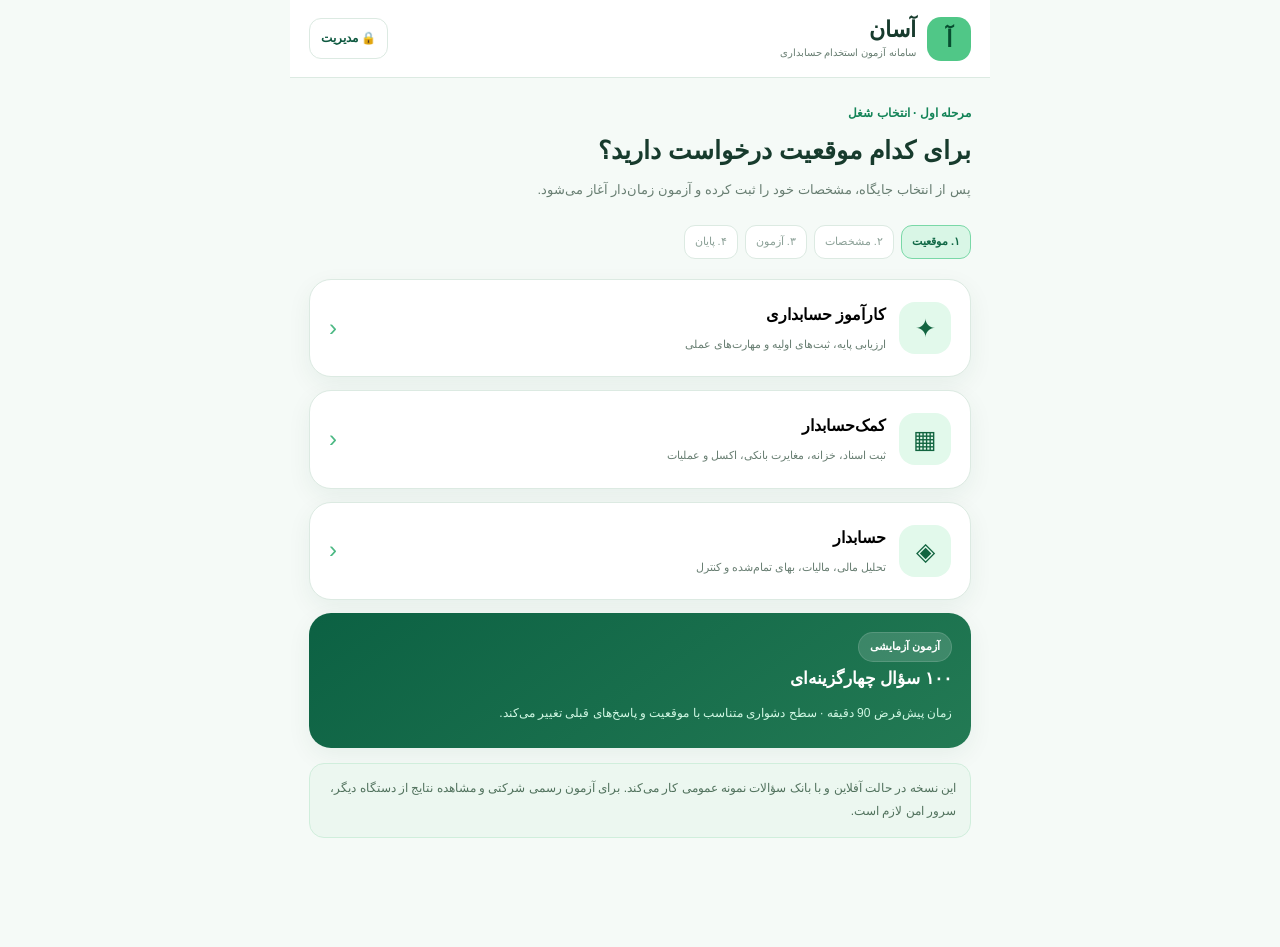
==== android-wrapper/app/src/main/assets/demo.html @ b10e557b "feat: implement hiring roles, candidate registration and 100 timed questions" ====
<!doctype html>
<html lang="fa" dir="rtl"><head><meta charset="utf-8"><meta name="viewport" content="width=device-width,initial-scale=1,viewport-fit=cover"><meta name="theme-color" content="#50C787"><title>آسان | آزمون استخدامی حسابداری</title>
<meta http-equiv="Content-Security-Policy" content="default-src 'none'; script-src 'unsafe-inline'; style-src 'unsafe-inline'; img-src data:; base-uri 'none'; form-action 'none'">
<style>
:root{--green:#50C787;--dark:#0e5940;--ink:#173b2d;--muted:#687e72;--line:#dceae2;--bg:#f5faf7;--white:#fff;--soft:#e8f8ef;--red:#b74b50;font-family:Tahoma,'Noto Sans Arabic',Arial,sans-serif;-webkit-tap-highlight-color:transparent}
*{box-sizing:border-box}body{margin:0;color:var(--ink);background:var(--bg);font-size:14px;line-height:1.95}button,input,select{font:inherit}button{cursor:pointer}button:focus-visible,input:focus-visible,select:focus-visible{outline:3px solid #107149;outline-offset:2px}button:disabled{opacity:.45;cursor:not-allowed}
.top{height:78px;background:white;border-bottom:1px solid var(--line);padding:0 19px;display:flex;align-items:center;justify-content:space-between;position:sticky;top:0;z-index:30;max-width:700px;margin:auto}.brand{display:flex;align-items:center;gap:11px}.mark{width:44px;height:44px;border-radius:14px;background:var(--green);color:#074e30;font-size:23px;font-weight:900;display:grid;place-items:center}.brand b{font-size:22px;display:block;line-height:1.3}.brand small{color:var(--muted);display:block;line-height:1.6;font-size:10px}.chip-btn{background:#fff;border:1px solid var(--line);border-radius:12px;padding:8px 11px;color:var(--dark);font-size:12px;font-weight:700}
main{max-width:700px;padding:0 19px 94px;margin:0 auto;min-height:calc(100vh - 78px)}.eyebrow{font-size:12px;color:#148458;font-weight:800;margin-top:24px}.title{font-size:25px;font-weight:900;line-height:1.5;margin:7px 0}.sub{font-size:13px;color:var(--muted);margin:5px 0 23px}.card{border:1px solid var(--line);background:#fff;border-radius:22px;padding:19px;margin:13px 0;box-shadow:0 8px 24px #174d3310}.card h3{margin:0 0 7px;font-size:17px}.card p{color:var(--muted);margin:4px 0;font-size:12px}.role{width:100%;border:1px solid var(--line);display:flex;align-items:center;gap:13px;text-align:right}.role-icon{width:52px;height:52px;border-radius:16px;background:#e2f9eb;color:#126540;font-size:25px;display:grid;place-items:center;flex:0 0 52px}.role strong{display:block;font-size:16px}.role small{color:var(--muted);font-size:11px}.arrow{margin-right:auto;font-size:24px;color:#4bb883}.bar{background:#e8f1eb;height:8px;border-radius:20px;overflow:hidden;margin:15px 0}.bar>div{background:var(--green);height:100%;transition:width .2s}.pill{display:inline-block;background:#e6f8ee;color:#176543;border:1px solid #c9efdc;border-radius:20px;padding:3px 11px;font-size:11px;font-weight:750}.hero{background:linear-gradient(145deg,#0c6143,#237a54);color:white;border:0}.hero .pill{background:#ffffff25;color:white;border-color:#ffffff22}.hero p{color:#d1f8e4}.primary{border:0;background:var(--green);border-radius:14px;min-height:50px;padding:11px 18px;color:#063d29;font-size:14px;font-weight:900}.secondary{border:1px solid var(--line);background:#fff;color:var(--ink);border-radius:14px;min-height:50px;padding:11px 18px;font-weight:750}.full{width:100%}.flex{display:flex;align-items:center;gap:10px}.space{justify-content:space-between}.col{display:flex;flex-direction:column;gap:12px}.notice{background:#ecf7f0;border:1px solid #d0eedc;color:#51725d;border-radius:15px;font-size:12px;padding:13px 14px;margin:15px 0}.danger{background:#fff4f4;border-color:#f1d5d5;color:#a13e40}.label{display:block;font-weight:750;font-size:12px;margin:15px 0 5px}.field{width:100%;height:52px;border:1px solid #d7e7dc;border-radius:13px;padding:0 14px;background:#fff;color:var(--ink);outline:none}.field:focus{border-color:#50C787;box-shadow:0 0 0 3px #50c78733}.field[dir=ltr]{text-align:left}.field-small{max-width:210px}.grid{display:grid;grid-template-columns:repeat(2,minmax(0,1fr));gap:12px}.help{color:var(--muted);font-size:11px}.check{display:flex;gap:9px;align-items:flex-start;margin:15px 0;font-size:12px}.check input{margin-top:7px;accent-color:#2eaa68}.steps{display:flex;gap:7px;align-items:center;margin:20px 0}.step{background:white;border:1px solid var(--line);border-radius:11px;color:#8ba097;font-size:11px;padding:5px 10px}.step.active{background:#d9f6e6;color:#116846;border-color:#79d8a7;font-weight:800}.row{display:flex;gap:12px;align-items:center;justify-content:space-between}.counter{background:#eaf7ef;color:#166743;border-radius:12px;padding:5px 11px;font-weight:900;font-variant-numeric:tabular-nums}.counter.warn{color:#ac4141;background:#fff2f2}.qtext{font-weight:850;line-height:2.1;font-size:16px;margin:17px 0}.opt{width:100%;min-height:56px;text-align:right;border:1px solid var(--line);border-radius:15px;margin:8px 0;padding:12px;display:flex;align-items:center;gap:10px;background:white;color:var(--ink);font-size:13px}.opt.sel{background:#eafaf0;border-color:#50C787}.opt em{font-style:normal;font-weight:850;border:1px solid #d9ebdf;border-radius:10px;width:32px;height:32px;flex:0 0 32px;display:grid;place-items:center;color:#317453}.opt.sel em{background:var(--green);border-color:var(--green);color:#06442d}.grid3{display:grid;grid-template-columns:repeat(3,minmax(0,1fr));gap:9px}.metric{border:1px solid var(--line);border-radius:16px;background:#fff;padding:11px;text-align:center}.metric b{display:block;font-size:22px;line-height:1.5}.metric small{color:var(--muted);font-size:10px}.divider{height:1px;background:var(--line);margin:18px 0}.muted{color:var(--muted)}.tiny{font-size:11px}.listrow{width:100%;text-align:right;border:0;background:transparent;padding:12px 4px;display:flex;justify-content:space-between;align-items:center;border-bottom:1px solid var(--line)}.listrow:last-child{border-bottom:0}.listrow span{font-size:12px}.answer{border:1px solid var(--line);border-radius:15px;padding:13px;margin:11px 0;font-size:12px}.answer.good{border-color:#a1debf;background:#f0faf4}.answer.bad{border-color:#f2d4d4;background:#fff8f8}.ansstate{font-weight:900}.pillgray{border:1px solid var(--line);border-radius:10px;padding:3px 8px;background:#f5f9f7;font-size:11px}.footer{text-align:center;color:#96aaa0;font-size:10px;margin:24px 0}.hide{display:none!important}
@media(max-width:420px){main{padding:0 13px 85px}.top{padding:0 13px}.card{padding:15px}.grid{grid-template-columns:1fr}.brand b{font-size:20px}.title{font-size:23px}}
</style></head><body>
<header class="top"><div class="brand"><div class="mark">آ</div><div><b>آسان</b><small>سامانه آزمون استخدام حسابداری</small></div></div><button class="chip-btn" id="adminBtn" data-act="admin">🔒 مدیریت</button></header>
<main id="root"></main>
<script>
'use strict';
// Public demonstration bank. Correct answers embedded in this sample app are NOT confidential.
const QUESTION_BANK = [{"id":"D01","topic":"اصول و مفاهیم","difficulty":"easy","text":"مانده عادی حساب «هزینه اجاره» در دفاتر چه ماهیتی دارد؟","options":["بستانکار","بدهکار","بدون ماهیت","همیشه صفر"],"answer":1},{"id":"D02","topic":"ثبت اسناد و دفاتر","difficulty":"easy","text":"شرکت یک میز اداری را نقداً به مبلغ ۲۰ میلیون ریال خریداری می‌کند. ثبت صحیح کدام است؟","options":["اثاثه بدهکار / صندوق بستانکار","صندوق بدهکار / اثاثه بستانکار","هزینه حقوق بدهکار / فروش بستانکار","بانک بدهکار / سرمایه بستانکار"],"answer":0},{"id":"D03","topic":"اصلاح و بستن حساب‌ها","difficulty":"medium","text":"بیمه یک‌ساله به مبلغ ۱۲۰ میلیون ریال در ابتدای سال به‌عنوان پیش‌پرداخت ثبت شده است. پس از گذشت ۳ ماه، هزینه بیمه چند میلیون ریال است؟","options":["۱۲۰","۹۰","۳۰","۱۰"],"answer":2},{"id":"D04","topic":"صورت‌های مالی","difficulty":"easy","text":"کدام رابطه، معادله اصلی حسابداری است؟","options":["دارایی = بدهی + حقوق مالکانه","دارایی = درآمد + هزینه","سود = دارایی + بدهی","سرمایه = فروش + موجودی"],"answer":0},{"id":"D05","topic":"استانداردهای حسابداری","difficulty":"medium","text":"با فرض مبنای تعهدی، درآمد خدمات معمولاً در چه زمانی شناسایی می‌شود؟","options":["هنگام وصول وجه در همه شرایط","پس از پایان سال مالی","هنگام ارائه خدمت و تحقق شرایط شناسایی","فقط زمان صدور چک"],"answer":2},{"id":"D06","topic":"خرید و فروش","difficulty":"easy","text":"شرکت ۵۰ میلیون ریال کالا را نسیه فروخته است. صرف‌نظر از بهای تمام‌شده و مالیات، کدام حساب بدهکار می‌شود؟","options":["فروش","حساب‌های دریافتنی","حساب‌های پرداختنی","بانک"],"answer":1},{"id":"D07","topic":"بانک و خزانه","difficulty":"medium","text":"در مغایرت بانکی، «وجه واریزی در راه» باید به کدام مانده اضافه شود؟","options":["مانده دفاتر شرکت","مانده صورت‌حساب بانک","هزینه مالی","حساب فروش"],"answer":1},{"id":"D08","topic":"حساب‌های دریافتنی و پرداختنی","difficulty":"easy","text":"وجهی که مشتری بابت فروش نسیه به شرکت بدهکار است، در چه حسابی ثبت می‌شود؟","options":["حساب‌های پرداختنی","پیش‌دریافت درآمد","حساب‌های دریافتنی","سرمایه"],"answer":2},{"id":"D09","topic":"انبار و موجودی کالا","difficulty":"medium","text":"موجودی اول دوره ۳۰، خرید خالص ۸۰ و موجودی پایان دوره ۲۰ میلیون ریال است. بهای تمام‌شده کالای فروش‌رفته چند میلیون ریال می‌شود؟","options":["۹۰","۱۳۰","۷۰","۶۰"],"answer":0},{"id":"D10","topic":"دارایی ثابت و استهلاک","difficulty":"medium","text":"بهای یک دستگاه ۱۰۰ و ارزش اسقاط ۱۰ میلیون ریال است. عمر مفید ۵ سال و روش خط مستقیم است. استهلاک سالانه چند میلیون ریال است؟","options":["۲۰","۲۲","۱۸","۱۰"],"answer":2},{"id":"D11","topic":"حقوق و دستمزد","difficulty":"easy","text":"اگر حقوق ناخالص ۵۰ و کسورات ۷ میلیون ریال باشد، حقوق خالص پرداختنی چند میلیون ریال است؟","options":["۵۷","۴۳","۵۰","۷"],"answer":1},{"id":"D12","topic":"قانون کار و بیمه","difficulty":"medium","text":"برای محاسبه دقیق حق بیمه حقوق کارکنان در یک سال مشخص، کدام اطلاعات لازم است؟","options":["فقط نام کارگاه","فقط مبلغ فروش","فقط تعداد فاکتورها","مزد مشمول و نرخ‌های قانونی همان دوره"],"answer":3},{"id":"D13","topic":"مالیات‌های مستقیم","difficulty":"medium","text":"کدام اقدام برای رسیدگی مالیاتی قابل اتکاتر است؟","options":["ثبت هزینه بدون مدرک","نگهداری اسناد مثبته هزینه‌ها","حذف فاکتورهای خرید","تغییر تاریخ اسناد پس از رسیدگی"],"answer":1},{"id":"D14","topic":"ارزش افزوده و سامانه مؤدیان","difficulty":"medium","text":"فرض کنید کالای مشمول به مبلغ ۲۰۰ میلیون ریال فروخته شود و نرخ فرضی مالیات ۱۰٪ باشد. مبلغ مالیات چند میلیون ریال است؟","options":["۲۰","۲۲۰","۱۰","۲"],"answer":0},{"id":"D15","topic":"حسابداری صنعتی","difficulty":"medium","text":"مواد مستقیم ۴۰ و دستمزد مستقیم ۳۰ میلیون ریال است. بهای اولیه تولید چند میلیون ریال است؟","options":["۱۰","۱۰۰","۷۰","۴۰"],"answer":2},{"id":"D16","topic":"حسابداری مدیریت و بودجه","difficulty":"hard","text":"قیمت فروش هر واحد ۲۰۰ هزار، هزینه متغیر هر واحد ۱۲۰ هزار و هزینه ثابت کل ۸۰ میلیون ریال است. نقطه سر‌به‌سر چند واحد است؟","options":["۶۶۷","۴۰۰","۱۶۰۰","۱۰۰۰"],"answer":3},{"id":"D17","topic":"پیمانکاری و پروژه","difficulty":"medium","text":"طبق مفروضات قراردادی، هزینه برآوردی کل پروژه ۵۰۰ و هزینه انجام‌شده قابل اتکا ۲۰۰ میلیون ریال است. درصد پیشرفت بر اساس روش هزینه به هزینه چقدر است؟","options":["۶۰٪","۴۰٪","۲۰٪","۸۰٪"],"answer":1},{"id":"D18","topic":"حسابداری شرکت‌ها","difficulty":"easy","text":"ورود نقدی ۱۰۰ میلیون ریال توسط مالک به شرکت چه اثری بر معادله حسابداری دارد؟","options":["دارایی افزایش و سرمایه کاهش","بدهی افزایش و دارایی کاهش","دارایی و حقوق مالکانه افزایش","فقط درآمد افزایش"],"answer":2},{"id":"D19","topic":"حسابرسی و کنترل داخلی","difficulty":"medium","text":"کدام کنترل برای کاهش خطر سوءاستفاده از وجوه نقد مناسب‌تر است؟","options":["تفکیک وظیفه دریافت وجه و ثبت حسابداری","واگذاری همه وظایف به یک نفر","حذف تطبیق بانک","عدم ثبت رسید"],"answer":0},{"id":"D20","topic":"اکسل و تحلیل مالی","difficulty":"easy","text":"برای جمع‌زدن سلول‌های B2 تا B10 در اکسل از کدام فرمول استفاده می‌شود؟","options":["=COUNT(B2:B10)","=SUM(B2:B10)","=AVERAGE(B2:B10)","=MAX(B2:B10)"],"answer":1},{"id":"D21","topic":"نرم‌افزار حسابداری و ERP","difficulty":"medium","text":"برای پیگیری منشأ یک ثبت مالی در نرم‌افزار حسابداری، کدام قابلیت مهم‌تر است؟","options":["تغییر رنگ منو","افزایش اندازه فونت","نمایش گزارش هواشناسی","ردیابی سند و سابقه تغییرات"],"answer":3},{"id":"D22","topic":"ارز و بازرگانی خارجی","difficulty":"hard","text":"شرکت ۱۰۰۰ واحد ارز دریافتنی دارد. نرخ تسعیر هر واحد از ۵۰۰٬۰۰۰ به ۵۲۰٬۰۰۰ ریال افزایش یافته است. سود تسعیر چند میلیون ریال است؟","options":["۵۲۰","۲۰","۵۰۰","۲"],"answer":1},{"id":"D23","topic":"حسابداری کسب‌وکارها","difficulty":"medium","text":"در فروشگاه مواد غذایی، برای کاهش خطای موجودی کالاهای تاریخ‌دار کدام کنترل مؤثرتر است؟","options":["ثبت دوره‌ای موجودی و کنترل تاریخ انقضا","ثبت فقط مبلغ فروش","حذف کد کالا","ثبت کلی خرید بدون اقلام"],"answer":0},{"id":"D24","topic":"بخش عمومی و غیرانتفاعی","difficulty":"medium","text":"کمک مالی که طبق قرارداد فقط باید صرف خرید تجهیزات شود، در گزارشگری مؤسسه غیرانتفاعی چگونه باید مدیریت شود؟","options":["مانند وجه بدون محدودیت","به‌عنوان فروش کالا","با رهگیری محدودیت مصرف مطابق چارچوب مربوط","بدون ثبت در دفاتر"],"answer":2},{"id":"D25","topic":"خطایابی و تصمیم عملی","difficulty":"hard","text":"تراز آزمایشی ۱۲ میلیون ریال اختلاف دارد و یک ثبت بدهکار ۱۲ میلیون ریالی انجام نشده است. راه درست چیست؟","options":["ثبت تصادفی در حساب بانک","شناسایی سند و اصلاح ثبت با مستندات","حذف تراز آزمایشی","دو برابرکردن حساب بستانکار"],"answer":1},{"id":"D26","topic":"اصول تعهدی","difficulty":"hard","text":"خدمات به مبلغ ۸۰ میلیون ریال در اسفند ارائه شده ولی وجه در فروردین دریافت می‌شود. با فرض تحقق شرایط شناسایی، درآمد متعلق به کدام ماه است؟","options":["فروردین","بهمن","اسفند","اردیبهشت"],"answer":2},{"id":"D27","topic":"ذخیره مطالبات","difficulty":"hard","text":"مانده حساب‌های دریافتنی ۲۰۰ میلیون ریال است. ذخیره موردنیاز پایان سال ۵٪ و مانده بستانکار ذخیره قبل از تعدیل ۳ میلیون ریال است. هزینه مطالبات مشکوک‌الوصول چند میلیون ریال است؟","options":["۷","۱۰","۱۳","۳"],"answer":0},{"id":"D28","topic":"انحرافات هزینه","difficulty":"hard","text":"مقدار واقعی مصرف ۱۱۰ واحد، مقدار استاندارد مجاز ۱۰۰ واحد و نرخ استاندارد هر واحد ۲۰ هزار ریال است. انحراف مقداری مواد چند هزار ریال نامساعد است؟","options":["۱۰۰","۱۱۰","۲۰۰","۲۰"],"answer":2},{"id":"D29","topic":"صورت جریان نقد","difficulty":"medium","text":"دریافت وجه نقد از مشتری بابت فروش عادی شرکت معمولاً در کدام گروه صورت جریان وجه نقد قرار می‌گیرد؟","options":["فعالیت‌های عملیاتی","فعالیت‌های سرمایه‌گذاری","فعالیت‌های تأمین مالی","تغییرات غیرنقدی"],"answer":0},{"id":"D30","topic":"کنترل اسناد","difficulty":"medium","text":"در بررسی یک فاکتور خرید قبل از پرداخت، کدام کنترل مناسب است؟","options":["پرداخت بدون سند","تطبیق سفارش، رسید دریافت کالا و فاکتور","ثبت پرداخت به حساب فروش","حذف تأیید مسئول خرید"],"answer":1},{"id":"P031","topic":"اصول و مفاهیم","difficulty":"easy","text":"شرکتی 80 میلیون ریال دارایی و 30 میلیون ریال بدهی دارد. حقوق مالکانه چند میلیون ریال است؟","options":["30","80","110","50"],"answer":3,"explanation":"حقوق مالکانه = دارایی منهای بدهی = 50 میلیون ریال."},{"id":"P032","topic":"صورت‌های مالی","difficulty":"medium","text":"درآمد دوره 120 و کل هزینه‌های دوره 40 میلیون ریال است. سود خالص چند میلیون ریال می‌شود؟","options":["120","160","40","80"],"answer":3,"explanation":"سود خالص = درآمد − هزینه = 80."},{"id":"P033","topic":"انبار و موجودی کالا","difficulty":"medium","text":"موجودی ابتدای دوره 80، خرید خالص 160 و موجودی پایان دوره 30 میلیون ریال است. بهای تمام‌شده کالای فروش‌رفته چقدر است؟","options":["130","210","110","270"],"answer":1,"explanation":"بهای تمام‌شده = موجودی اول + خرید خالص − موجودی پایان = 210."},{"id":"P034","topic":"دریافتنی‌ها و پرداختنی‌ها","difficulty":"easy","text":"مانده بدهی به تأمین‌کننده 80 میلیون ریال است. شرکت 30 میلیون ریال از آن را پرداخت می‌کند. مانده حساب‌های پرداختنی چقدر است؟","options":["50","110","80","30"],"answer":0,"explanation":"بدهی با پرداخت کاهش می‌یابد؛ مانده 50."},{"id":"P035","topic":"دارایی ثابت و استهلاک","difficulty":"medium","text":"بهای دارایی 800 و ارزش اسقاط آن 60 میلیون ریال است. عمر مفید ۵ سال است؛ استهلاک سالانه خط مستقیم چند میلیون ریال است؟","options":["160","740","172","148"],"answer":3,"explanation":"استهلاک = (بها − ارزش اسقاط) تقسیم بر عمر = 148."},{"id":"P036","topic":"حقوق و دستمزد","difficulty":"easy","text":"حقوق ناخالص کارمند 80 و کسورات قانونی و توافقی جمعاً 30 میلیون ریال است. خالص پرداختنی چند میلیون ریال خواهد بود؟","options":["110","50","30","80"],"answer":1,"explanation":"خالص پرداختنی = ناخالص − کسورات = 50."},{"id":"P037","topic":"ارزش افزوده و سامانه مؤدیان","difficulty":"medium","text":"در یک مثال فرضی و صرفاً محاسباتی، مبلغ فروش بدون مالیات 800 میلیون ریال و نرخ فرضی ارزش افزوده ۱۰٪ است. مالیات این فروش چند میلیون ریال می‌شود؟","options":["720","80","880","800"],"answer":1,"explanation":"۱۰٪ از 800 = 80 میلیون ریال. این نرخ فرضی است."},{"id":"P038","topic":"خرید و فروش","difficulty":"medium","text":"فروش خالص 240 و بهای تمام‌شده کالای فروش‌رفته 60 میلیون ریال است. سود ناخالص چقدر است؟","options":["180","240","60","300"],"answer":0,"explanation":"سود ناخالص = فروش خالص − بهای تمام‌شده = 180."},{"id":"P039","topic":"بانک و خزانه","difficulty":"hard","text":"مانده بانک در دفاتر شرکت 80 میلیون ریال است. بانک 8 میلیون ریال کارمزد کسر و 3 میلیون ریال سود بانکی واریز کرده که در دفاتر ثبت نشده‌اند. مانده اصلاح‌شده دفاتر چقدر می‌شود؟","options":["75","69","91","85"],"answer":0,"explanation":"از دفاتر هزینه کارمزد کم و سود اضافه می‌شود: 75."},{"id":"P040","topic":"اصلاح و بستن حساب‌ها","difficulty":"medium","text":"بیمه ۱۲ماهه به مبلغ 96 میلیون ریال در حساب پیش‌پرداخت ثبت شده است. پس از سپری‌شدن 2 ماه، هزینه بیمه شناسایی‌شده چند میلیون ریال است؟","options":["8","80","96","16"],"answer":3,"explanation":"سهم هزینه = کل پیش‌پرداخت × 2/۱۲ = 16."},{"id":"P041","topic":"ارز و بازرگانی خارجی","difficulty":"hard","text":"شرکت 1000 واحد ارز دریافتنی دارد. نرخ هر واحد از ۵۰۰٬۰۰۰ ریال به 502,000 ریال افزایش یافته است. سود تسعیر چند میلیون ریال است؟","options":["4","2","3","20"],"answer":1,"explanation":"تفاوت نرخ × تعداد ارز = 1000 × 2000 ریال = 2 میلیون ریال."},{"id":"P042","topic":"پیمانکاری و پروژه","difficulty":"medium","text":"صورت‌وضعیت تأییدشده پیمانکار 800 میلیون ریال است و بر اساس قرارداد فرضی، ۱۰٪ آن به‌عنوان سپرده حسن انجام کار نگهداری می‌شود. مبلغ قابل پرداخت پیش از سایر کسورات چند میلیون ریال است؟","options":["800","880","720","80"],"answer":2,"explanation":"۹۰٪ صورت وضعیت = 720."},{"id":"P043","topic":"حسابداری مدیریت و بودجه","difficulty":"hard","text":"هزینه ثابت دوره 800 میلیون ریال، قیمت فروش هر واحد 20 و هزینه متغیر هر واحد 10 میلیون ریال است. نقطه سربه‌سر چند واحد است؟","options":["100","40","80","160"],"answer":2,"explanation":"نقطه سربه‌سر = هزینه ثابت ÷ (قیمت فروش − هزینه متغیر) = 80 واحد."},{"id":"P044","topic":"دریافتنی‌ها و پرداختنی‌ها","difficulty":"medium","text":"مانده ناخالص حساب‌های دریافتنی 800 میلیون ریال است. شرکت بر اساس برآورد داخلی خود، ۵٪ را مشکوک‌الوصول می‌داند. ذخیره لازم چند میلیون ریال است؟","options":["160","40","80","800"],"answer":1,"explanation":"۵٪ × 800 = 40."},{"id":"P045","topic":"صنعتی و بهای تمام‌شده","difficulty":"medium","text":"مواد مستقیم 80، دستمزد مستقیم 30 و سربار ساخت 12 میلیون ریال است. مجموع هزینه‌های تولید (بدون تغییر کالای در جریان) چند میلیون ریال می‌شود؟","options":["92","152","122","110"],"answer":2,"explanation":"جمع مواد مستقیم + دستمزد مستقیم + سربار = 122."},{"id":"P046","topic":"صنعتی و بهای تمام‌شده","difficulty":"hard","text":"سربار برآوردی 800 میلیون ریال و ساعات کار مستقیم کل 100 ساعت است. سفارشی با 20 ساعت کار مستقیم، چه میزان سربار جذب می‌کند (میلیون ریال)؟","options":["800","320","640","160"],"answer":3,"explanation":"نرخ جذب = 800/100؛ ضرب در 20 ساعت = 160."},{"id":"P047","topic":"صورت‌های مالی","difficulty":"medium","text":"شرکت در این دوره 80 میلیون ریال فروش نقد و 30 میلیون ریال فروش نسیه دارد. با فرض نبود سایر جریان‌ها، وجه نقد حاصل از این فروش‌ها چند میلیون ریال است؟","options":["110","30","50","80"],"answer":3,"explanation":"فروش نسیه در لحظه فروش جریان وجه نقد ایجاد نمی‌کند؛ دریافت نقدی 80 است."},{"id":"P048","topic":"انبار و موجودی کالا","difficulty":"hard","text":"با روش FIFO، 10 واحد کالا با بهای واحد 5 و سپس 10 واحد با بهای واحد 10 میلیون ریال خریداری شده است. بهای تمام‌شده فروش 15 واحد چند میلیون ریال است؟","options":["150","125","100","75"],"answer":2,"explanation":"FIFO ابتدا لایه اول و سپس ۵ واحد از لایه دوم: 10×5+۵×10=100."},{"id":"P049","topic":"حسابرسی و کنترل داخلی","difficulty":"medium","text":"موجودی صندوق طبق دفاتر 80 و شمارش فیزیکی 30 میلیون ریال است. کسری صندوق چند میلیون ریال است؟","options":["110","50","80","30"],"answer":1,"explanation":"کسری صندوق = مانده دفاتر منهای موجودی واقعی = 50."},{"id":"P050","topic":"صورت‌های مالی","difficulty":"hard","text":"دارایی جاری 400، موجودی کالا 60 و بدهی جاری 50 میلیون ریال است. با فرض نداشتن سایر اقلام کاهنده، نسبت آنی را تا دو رقم اعشار محاسبه کنید.","options":["6.80","9.20","1.20","8.00"],"answer":0,"explanation":"نسبت آنی = (دارایی جاری − موجودی کالا) ÷ بدهی جاری = 6.80."},{"id":"P051","topic":"اصول و مفاهیم","difficulty":"easy","text":"شرکتی 120 میلیون ریال دارایی و 50 میلیون ریال بدهی دارد. حقوق مالکانه چند میلیون ریال است؟","options":["170","50","120","70"],"answer":3,"explanation":"حقوق مالکانه = دارایی منهای بدهی = 70 میلیون ریال."},{"id":"P052","topic":"صورت‌های مالی","difficulty":"medium","text":"درآمد دوره 160 و کل هزینه‌های دوره 60 میلیون ریال است. سود خالص چند میلیون ریال می‌شود؟","options":["100","220","60","160"],"answer":0,"explanation":"سود خالص = درآمد − هزینه = 100."},{"id":"P053","topic":"انبار و موجودی کالا","difficulty":"medium","text":"موجودی ابتدای دوره 120، خرید خالص 240 و موجودی پایان دوره 50 میلیون ریال است. بهای تمام‌شده کالای فروش‌رفته چقدر است؟","options":["190","310","170","410"],"answer":1,"explanation":"بهای تمام‌شده = موجودی اول + خرید خالص − موجودی پایان = 310."},{"id":"P054","topic":"دریافتنی‌ها و پرداختنی‌ها","difficulty":"easy","text":"مانده بدهی به تأمین‌کننده 120 میلیون ریال است. شرکت 50 میلیون ریال از آن را پرداخت می‌کند. مانده حساب‌های پرداختنی چقدر است؟","options":["70","170","50","120"],"answer":0,"explanation":"بدهی با پرداخت کاهش می‌یابد؛ مانده 70."},{"id":"P055","topic":"دارایی ثابت و استهلاک","difficulty":"medium","text":"بهای دارایی 1200 و ارزش اسقاط آن 100 میلیون ریال است. عمر مفید ۵ سال است؛ استهلاک سالانه خط مستقیم چند میلیون ریال است؟","options":["240","1100","220","260"],"answer":2,"explanation":"استهلاک = (بها − ارزش اسقاط) تقسیم بر عمر = 220."},{"id":"P056","topic":"حقوق و دستمزد","difficulty":"easy","text":"حقوق ناخالص کارمند 120 و کسورات قانونی و توافقی جمعاً 50 میلیون ریال است. خالص پرداختنی چند میلیون ریال خواهد بود؟","options":["120","170","50","70"],"answer":3,"explanation":"خالص پرداختنی = ناخالص − کسورات = 70."},{"id":"P057","topic":"ارزش افزوده و سامانه مؤدیان","difficulty":"medium","text":"در یک مثال فرضی و صرفاً محاسباتی، مبلغ فروش بدون مالیات 1200 میلیون ریال و نرخ فرضی ارزش افزوده ۱۰٪ است. مالیات این فروش چند میلیون ریال می‌شود؟","options":["1200","1320","1080","120"],"answer":3,"explanation":"۱۰٪ از 1200 = 120 میلیون ریال. این نرخ فرضی است."},{"id":"P058","topic":"خرید و فروش","difficulty":"medium","text":"فروش خالص 360 و بهای تمام‌شده کالای فروش‌رفته 100 میلیون ریال است. سود ناخالص چقدر است؟","options":["260","460","360","100"],"answer":0,"explanation":"سود ناخالص = فروش خالص − بهای تمام‌شده = 260."},{"id":"P059","topic":"بانک و خزانه","difficulty":"hard","text":"مانده بانک در دفاتر شرکت 120 میلیون ریال است. بانک 10 میلیون ریال کارمزد کسر و 4 میلیون ریال سود بانکی واریز کرده که در دفاتر ثبت نشده‌اند. مانده اصلاح‌شده دفاتر چقدر می‌شود؟","options":["134","114","106","126"],"answer":1,"explanation":"از دفاتر هزینه کارمزد کم و سود اضافه می‌شود: 114."},{"id":"P060","topic":"اصلاح و بستن حساب‌ها","difficulty":"medium","text":"بیمه ۱۲ماهه به مبلغ 108 میلیون ریال در حساب پیش‌پرداخت ثبت شده است. پس از سپری‌شدن 4 ماه، هزینه بیمه شناسایی‌شده چند میلیون ریال است؟","options":["108","36","9","72"],"answer":1,"explanation":"سهم هزینه = کل پیش‌پرداخت × 4/۱۲ = 36."},{"id":"P061","topic":"ارز و بازرگانی خارجی","difficulty":"hard","text":"شرکت 2000 واحد ارز دریافتنی دارد. نرخ هر واحد از ۵۰۰٬۰۰۰ ریال به 503,000 ریال افزایش یافته است. سود تسعیر چند میلیون ریال است؟","options":["6","8","60","9"],"answer":0,"explanation":"تفاوت نرخ × تعداد ارز = 2000 × 3000 ریال = 6 میلیون ریال."},{"id":"P062","topic":"پیمانکاری و پروژه","difficulty":"medium","text":"صورت‌وضعیت تأییدشده پیمانکار 1200 میلیون ریال است و بر اساس قرارداد فرضی، ۱۰٪ آن به‌عنوان سپرده حسن انجام کار نگهداری می‌شود. مبلغ قابل پرداخت پیش از سایر کسورات چند میلیون ریال است؟","options":["1200","120","1320","1080"],"answer":3,"explanation":"۹۰٪ صورت وضعیت = 1080."},{"id":"P063","topic":"حسابداری مدیریت و بودجه","difficulty":"hard","text":"هزینه ثابت دوره 1440 میلیون ریال، قیمت فروش هر واحد 25 و هزینه متغیر هر واحد 13 میلیون ریال است. نقطه سربه‌سر چند واحد است؟","options":["57","140","240","120"],"answer":3,"explanation":"نقطه سربه‌سر = هزینه ثابت ÷ (قیمت فروش − هزینه متغیر) = 120 واحد."},{"id":"P064","topic":"دریافتنی‌ها و پرداختنی‌ها","difficulty":"medium","text":"مانده ناخالص حساب‌های دریافتنی 1200 میلیون ریال است. شرکت بر اساس برآورد داخلی خود، ۵٪ را مشکوک‌الوصول می‌داند. ذخیره لازم چند میلیون ریال است؟","options":["60","120","1200","240"],"answer":0,"explanation":"۵٪ × 1200 = 60."},{"id":"P065","topic":"صنعتی و بهای تمام‌شده","difficulty":"medium","text":"مواد مستقیم 120، دستمزد مستقیم 50 و سربار ساخت 30 میلیون ریال است. مجموع هزینه‌های تولید (بدون تغییر کالای در جریان) چند میلیون ریال می‌شود؟","options":["200","250","170","150"],"answer":0,"explanation":"جمع مواد مستقیم + دستمزد مستقیم + سربار = 200."},{"id":"P066","topic":"صنعتی و بهای تمام‌شده","difficulty":"hard","text":"سربار برآوردی 1200 میلیون ریال و ساعات کار مستقیم کل 200 ساعت است. سفارشی با 40 ساعت کار مستقیم، چه میزان سربار جذب می‌کند (میلیون ریال)؟","options":["960","480","1200","240"],"answer":3,"explanation":"نرخ جذب = 1200/200؛ ضرب در 40 ساعت = 240."},{"id":"P067","topic":"صورت‌های مالی","difficulty":"medium","text":"شرکت در این دوره 120 میلیون ریال فروش نقد و 50 میلیون ریال فروش نسیه دارد. با فرض نبود سایر جریان‌ها، وجه نقد حاصل از این فروش‌ها چند میلیون ریال است؟","options":["120","170","70","50"],"answer":0,"explanation":"فروش نسیه در لحظه فروش جریان وجه نقد ایجاد نمی‌کند؛ دریافت نقدی 120 است."},{"id":"P068","topic":"انبار و موجودی کالا","difficulty":"hard","text":"با روش FIFO، 12 واحد کالا با بهای واحد 6 و سپس 12 واحد با بهای واحد 11 میلیون ریال خریداری شده است. بهای تمام‌شده فروش 17 واحد چند میلیون ریال است؟","options":["162","127","187","102"],"answer":1,"explanation":"FIFO ابتدا لایه اول و سپس ۵ واحد از لایه دوم: 12×6+۵×11=127."},{"id":"P069","topic":"حسابرسی و کنترل داخلی","difficulty":"medium","text":"موجودی صندوق طبق دفاتر 120 و شمارش فیزیکی 50 میلیون ریال است. کسری صندوق چند میلیون ریال است؟","options":["120","170","70","50"],"answer":2,"explanation":"کسری صندوق = مانده دفاتر منهای موجودی واقعی = 70."},{"id":"P070","topic":"صورت‌های مالی","difficulty":"hard","text":"دارایی جاری 600، موجودی کالا 100 و بدهی جاری 100 میلیون ریال است. با فرض نداشتن سایر اقلام کاهنده، نسبت آنی را تا دو رقم اعشار محاسبه کنید.","options":["1.00","5.00","7.00","6.00"],"answer":1,"explanation":"نسبت آنی = (دارایی جاری − موجودی کالا) ÷ بدهی جاری = 5.00."},{"id":"P071","topic":"اصول و مفاهیم","difficulty":"easy","text":"شرکتی 200 میلیون ریال دارایی و 90 میلیون ریال بدهی دارد. حقوق مالکانه چند میلیون ریال است؟","options":["200","110","290","90"],"answer":1,"explanation":"حقوق مالکانه = دارایی منهای بدهی = 110 میلیون ریال."},{"id":"P072","topic":"صورت‌های مالی","difficulty":"medium","text":"درآمد دوره 240 و کل هزینه‌های دوره 100 میلیون ریال است. سود خالص چند میلیون ریال می‌شود؟","options":["240","140","100","340"],"answer":1,"explanation":"سود خالص = درآمد − هزینه = 140."},{"id":"P073","topic":"انبار و موجودی کالا","difficulty":"medium","text":"موجودی ابتدای دوره 200، خرید خالص 400 و موجودی پایان دوره 90 میلیون ریال است. بهای تمام‌شده کالای فروش‌رفته چقدر است؟","options":["290","310","690","510"],"answer":3,"explanation":"بهای تمام‌شده = موجودی اول + خرید خالص − موجودی پایان = 510."},{"id":"P074","topic":"دریافتنی‌ها و پرداختنی‌ها","difficulty":"easy","text":"مانده بدهی به تأمین‌کننده 200 میلیون ریال است. شرکت 90 میلیون ریال از آن را پرداخت می‌کند. مانده حساب‌های پرداختنی چقدر است؟","options":["90","200","290","110"],"answer":3,"explanation":"بدهی با پرداخت کاهش می‌یابد؛ مانده 110."},{"id":"P075","topic":"دارایی ثابت و استهلاک","difficulty":"medium","text":"بهای دارایی 2000 و ارزش اسقاط آن 180 میلیون ریال است. عمر مفید ۵ سال است؛ استهلاک سالانه خط مستقیم چند میلیون ریال است؟","options":["364","436","1820","400"],"answer":0,"explanation":"استهلاک = (بها − ارزش اسقاط) تقسیم بر عمر = 364."},{"id":"P076","topic":"حقوق و دستمزد","difficulty":"easy","text":"حقوق ناخالص کارمند 200 و کسورات قانونی و توافقی جمعاً 90 میلیون ریال است. خالص پرداختنی چند میلیون ریال خواهد بود؟","options":["200","110","290","90"],"answer":1,"explanation":"خالص پرداختنی = ناخالص − کسورات = 110."},{"id":"P077","topic":"ارزش افزوده و سامانه مؤدیان","difficulty":"medium","text":"در یک مثال فرضی و صرفاً محاسباتی، مبلغ فروش بدون مالیات 2000 میلیون ریال و نرخ فرضی ارزش افزوده ۱۰٪ است. مالیات این فروش چند میلیون ریال می‌شود؟","options":["200","2200","1800","2000"],"answer":0,"explanation":"۱۰٪ از 2000 = 200 میلیون ریال. این نرخ فرضی است."},{"id":"P078","topic":"خرید و فروش","difficulty":"medium","text":"فروش خالص 600 و بهای تمام‌شده کالای فروش‌رفته 180 میلیون ریال است. سود ناخالص چقدر است؟","options":["780","600","180","420"],"answer":3,"explanation":"سود ناخالص = فروش خالص − بهای تمام‌شده = 420."},{"id":"P079","topic":"بانک و خزانه","difficulty":"hard","text":"مانده بانک در دفاتر شرکت 200 میلیون ریال است. بانک 12 میلیون ریال کارمزد کسر و 5 میلیون ریال سود بانکی واریز کرده که در دفاتر ثبت نشده‌اند. مانده اصلاح‌شده دفاتر چقدر می‌شود؟","options":["193","183","207","217"],"answer":0,"explanation":"از دفاتر هزینه کارمزد کم و سود اضافه می‌شود: 193."},{"id":"P080","topic":"اصلاح و بستن حساب‌ها","difficulty":"medium","text":"بیمه ۱۲ماهه به مبلغ 120 میلیون ریال در حساب پیش‌پرداخت ثبت شده است. پس از سپری‌شدن 6 ماه، هزینه بیمه شناسایی‌شده چند میلیون ریال است؟","options":["10","50","120","60"],"answer":3,"explanation":"سهم هزینه = کل پیش‌پرداخت × 6/۱۲ = 60."},{"id":"P081","topic":"ارز و بازرگانی خارجی","difficulty":"hard","text":"شرکت 3000 واحد ارز دریافتنی دارد. نرخ هر واحد از ۵۰۰٬۰۰۰ ریال به 504,000 ریال افزایش یافته است. سود تسعیر چند میلیون ریال است؟","options":["16","15","120","12"],"answer":3,"explanation":"تفاوت نرخ × تعداد ارز = 3000 × 4000 ریال = 12 میلیون ریال."},{"id":"P082","topic":"پیمانکاری و پروژه","difficulty":"medium","text":"صورت‌وضعیت تأییدشده پیمانکار 2000 میلیون ریال است و بر اساس قرارداد فرضی، ۱۰٪ آن به‌عنوان سپرده حسن انجام کار نگهداری می‌شود. مبلغ قابل پرداخت پیش از سایر کسورات چند میلیون ریال است؟","options":["2000","1800","200","2200"],"answer":1,"explanation":"۹۰٪ صورت وضعیت = 1800."},{"id":"P083","topic":"حسابداری مدیریت و بودجه","difficulty":"hard","text":"هزینه ثابت دوره 2100 میلیون ریال، قیمت فروش هر واحد 30 و هزینه متغیر هر واحد 16 میلیون ریال است. نقطه سربه‌سر چند واحد است؟","options":["70","170","300","150"],"answer":3,"explanation":"نقطه سربه‌سر = هزینه ثابت ÷ (قیمت فروش − هزینه متغیر) = 150 واحد."},{"id":"P084","topic":"دریافتنی‌ها و پرداختنی‌ها","difficulty":"medium","text":"مانده ناخالص حساب‌های دریافتنی 2000 میلیون ریال است. شرکت بر اساس برآورد داخلی خود، ۵٪ را مشکوک‌الوصول می‌داند. ذخیره لازم چند میلیون ریال است؟","options":["400","200","2000","100"],"answer":3,"explanation":"۵٪ × 2000 = 100."},{"id":"P085","topic":"صنعتی و بهای تمام‌شده","difficulty":"medium","text":"مواد مستقیم 200، دستمزد مستقیم 90 و سربار ساخت 45 میلیون ریال است. مجموع هزینه‌های تولید (بدون تغییر کالای در جریان) چند میلیون ریال می‌شود؟","options":["245","425","290","335"],"answer":3,"explanation":"جمع مواد مستقیم + دستمزد مستقیم + سربار = 335."},{"id":"P086","topic":"صنعتی و بهای تمام‌شده","difficulty":"hard","text":"سربار برآوردی 2000 میلیون ریال و ساعات کار مستقیم کل 250 ساعت است. سفارشی با 50 ساعت کار مستقیم، چه میزان سربار جذب می‌کند (میلیون ریال)؟","options":["2000","400","800","1600"],"answer":1,"explanation":"نرخ جذب = 2000/250؛ ضرب در 50 ساعت = 400."},{"id":"P087","topic":"صورت‌های مالی","difficulty":"medium","text":"شرکت در این دوره 200 میلیون ریال فروش نقد و 90 میلیون ریال فروش نسیه دارد. با فرض نبود سایر جریان‌ها، وجه نقد حاصل از این فروش‌ها چند میلیون ریال است؟","options":["200","290","90","110"],"answer":0,"explanation":"فروش نسیه در لحظه فروش جریان وجه نقد ایجاد نمی‌کند؛ دریافت نقدی 200 است."},{"id":"P088","topic":"انبار و موجودی کالا","difficulty":"hard","text":"با روش FIFO، 14 واحد کالا با بهای واحد 7 و سپس 14 واحد با بهای واحد 12 میلیون ریال خریداری شده است. بهای تمام‌شده فروش 19 واحد چند میلیون ریال است؟","options":["203","158","228","133"],"answer":1,"explanation":"FIFO ابتدا لایه اول و سپس ۵ واحد از لایه دوم: 14×7+۵×12=158."},{"id":"P089","topic":"حسابرسی و کنترل داخلی","difficulty":"medium","text":"موجودی صندوق طبق دفاتر 200 و شمارش فیزیکی 90 میلیون ریال است. کسری صندوق چند میلیون ریال است؟","options":["200","290","90","110"],"answer":3,"explanation":"کسری صندوق = مانده دفاتر منهای موجودی واقعی = 110."},{"id":"P090","topic":"صورت‌های مالی","difficulty":"hard","text":"دارایی جاری 1000، موجودی کالا 180 و بدهی جاری 150 میلیون ریال است. با فرض نداشتن سایر اقلام کاهنده، نسبت آنی را تا دو رقم اعشار محاسبه کنید.","options":["7.87","1.20","5.47","6.67"],"answer":2,"explanation":"نسبت آنی = (دارایی جاری − موجودی کالا) ÷ بدهی جاری = 5.47."},{"id":"P091","topic":"اصول و مفاهیم","difficulty":"easy","text":"شرکتی 350 میلیون ریال دارایی و 150 میلیون ریال بدهی دارد. حقوق مالکانه چند میلیون ریال است؟","options":["350","500","150","200"],"answer":3,"explanation":"حقوق مالکانه = دارایی منهای بدهی = 200 میلیون ریال."},{"id":"P092","topic":"صورت‌های مالی","difficulty":"medium","text":"درآمد دوره 390 و کل هزینه‌های دوره 160 میلیون ریال است. سود خالص چند میلیون ریال می‌شود؟","options":["390","550","230","160"],"answer":2,"explanation":"سود خالص = درآمد − هزینه = 230."},{"id":"P093","topic":"انبار و موجودی کالا","difficulty":"medium","text":"موجودی ابتدای دوره 350، خرید خالص 700 و موجودی پایان دوره 150 میلیون ریال است. بهای تمام‌شده کالای فروش‌رفته چقدر است؟","options":["1200","550","500","900"],"answer":3,"explanation":"بهای تمام‌شده = موجودی اول + خرید خالص − موجودی پایان = 900."},{"id":"P094","topic":"دریافتنی‌ها و پرداختنی‌ها","difficulty":"easy","text":"مانده بدهی به تأمین‌کننده 350 میلیون ریال است. شرکت 150 میلیون ریال از آن را پرداخت می‌کند. مانده حساب‌های پرداختنی چقدر است؟","options":["350","150","200","500"],"answer":2,"explanation":"بدهی با پرداخت کاهش می‌یابد؛ مانده 200."},{"id":"P095","topic":"دارایی ثابت و استهلاک","difficulty":"medium","text":"بهای دارایی 3500 و ارزش اسقاط آن 300 میلیون ریال است. عمر مفید ۵ سال است؛ استهلاک سالانه خط مستقیم چند میلیون ریال است؟","options":["700","3200","760","640"],"answer":3,"explanation":"استهلاک = (بها − ارزش اسقاط) تقسیم بر عمر = 640."},{"id":"P096","topic":"حقوق و دستمزد","difficulty":"easy","text":"حقوق ناخالص کارمند 350 و کسورات قانونی و توافقی جمعاً 150 میلیون ریال است. خالص پرداختنی چند میلیون ریال خواهد بود؟","options":["500","150","200","350"],"answer":2,"explanation":"خالص پرداختنی = ناخالص − کسورات = 200."},{"id":"P097","topic":"ارزش افزوده و سامانه مؤدیان","difficulty":"medium","text":"در یک مثال فرضی و صرفاً محاسباتی، مبلغ فروش بدون مالیات 3500 میلیون ریال و نرخ فرضی ارزش افزوده ۱۰٪ است. مالیات این فروش چند میلیون ریال می‌شود؟","options":["350","3500","3850","3150"],"answer":0,"explanation":"۱۰٪ از 3500 = 350 میلیون ریال. این نرخ فرضی است."},{"id":"P098","topic":"خرید و فروش","difficulty":"medium","text":"فروش خالص 1050 و بهای تمام‌شده کالای فروش‌رفته 300 میلیون ریال است. سود ناخالص چقدر است؟","options":["750","300","1350","1050"],"answer":0,"explanation":"سود ناخالص = فروش خالص − بهای تمام‌شده = 750."},{"id":"P099","topic":"بانک و خزانه","difficulty":"hard","text":"مانده بانک در دفاتر شرکت 350 میلیون ریال است. بانک 14 میلیون ریال کارمزد کسر و 6 میلیون ریال سود بانکی واریز کرده که در دفاتر ثبت نشده‌اند. مانده اصلاح‌شده دفاتر چقدر می‌شود؟","options":["358","330","342","370"],"answer":2,"explanation":"از دفاتر هزینه کارمزد کم و سود اضافه می‌شود: 342."},{"id":"P100","topic":"اصلاح و بستن حساب‌ها","difficulty":"medium","text":"بیمه ۱۲ماهه به مبلغ 132 میلیون ریال در حساب پیش‌پرداخت ثبت شده است. پس از سپری‌شدن 8 ماه، هزینه بیمه شناسایی‌شده چند میلیون ریال است؟","options":["44","11","88","132"],"answer":2,"explanation":"سهم هزینه = کل پیش‌پرداخت × 8/۱۲ = 88."},{"id":"P101","topic":"ارز و بازرگانی خارجی","difficulty":"hard","text":"شرکت 4000 واحد ارز دریافتنی دارد. نرخ هر واحد از ۵۰۰٬۰۰۰ ریال به 505,000 ریال افزایش یافته است. سود تسعیر چند میلیون ریال است؟","options":["24","20","25","200"],"answer":1,"explanation":"تفاوت نرخ × تعداد ارز = 4000 × 5000 ریال = 20 میلیون ریال."},{"id":"P102","topic":"پیمانکاری و پروژه","difficulty":"medium","text":"صورت‌وضعیت تأییدشده پیمانکار 3500 میلیون ریال است و بر اساس قرارداد فرضی، ۱۰٪ آن به‌عنوان سپرده حسن انجام کار نگهداری می‌شود. مبلغ قابل پرداخت پیش از سایر کسورات چند میلیون ریال است؟","options":["3850","3500","350","3150"],"answer":3,"explanation":"۹۰٪ صورت وضعیت = 3150."},{"id":"P103","topic":"حسابداری مدیریت و بودجه","difficulty":"hard","text":"هزینه ثابت دوره 3200 میلیون ریال، قیمت فروش هر واحد 35 و هزینه متغیر هر واحد 19 میلیون ریال است. نقطه سربه‌سر چند واحد است؟","options":["220","400","200","91"],"answer":2,"explanation":"نقطه سربه‌سر = هزینه ثابت ÷ (قیمت فروش − هزینه متغیر) = 200 واحد."},{"id":"P104","topic":"دریافتنی‌ها و پرداختنی‌ها","difficulty":"medium","text":"مانده ناخالص حساب‌های دریافتنی 3500 میلیون ریال است. شرکت بر اساس برآورد داخلی خود، ۵٪ را مشکوک‌الوصول می‌داند. ذخیره لازم چند میلیون ریال است؟","options":["175","3500","700","350"],"answer":0,"explanation":"۵٪ × 3500 = 175."},{"id":"P105","topic":"صنعتی و بهای تمام‌شده","difficulty":"medium","text":"مواد مستقیم 350، دستمزد مستقیم 150 و سربار ساخت 60 میلیون ریال است. مجموع هزینه‌های تولید (بدون تغییر کالای در جریان) چند میلیون ریال می‌شود؟","options":["710","410","560","500"],"answer":2,"explanation":"جمع مواد مستقیم + دستمزد مستقیم + سربار = 560."},{"id":"P106","topic":"صنعتی و بهای تمام‌شده","difficulty":"hard","text":"سربار برآوردی 3500 میلیون ریال و ساعات کار مستقیم کل 350 ساعت است. سفارشی با 70 ساعت کار مستقیم، چه میزان سربار جذب می‌کند (میلیون ریال)؟","options":["1400","3500","700","2800"],"answer":2,"explanation":"نرخ جذب = 3500/350؛ ضرب در 70 ساعت = 700."},{"id":"P107","topic":"صورت‌های مالی","difficulty":"medium","text":"شرکت در این دوره 350 میلیون ریال فروش نقد و 150 میلیون ریال فروش نسیه دارد. با فرض نبود سایر جریان‌ها، وجه نقد حاصل از این فروش‌ها چند میلیون ریال است؟","options":["350","150","500","200"],"answer":0,"explanation":"فروش نسیه در لحظه فروش جریان وجه نقد ایجاد نمی‌کند؛ دریافت نقدی 350 است."},{"id":"P108","topic":"انبار و موجودی کالا","difficulty":"hard","text":"با روش FIFO، 16 واحد کالا با بهای واحد 8 و سپس 16 واحد با بهای واحد 13 میلیون ریال خریداری شده است. بهای تمام‌شده فروش 21 واحد چند میلیون ریال است؟","options":["168","193","248","273"],"answer":1,"explanation":"FIFO ابتدا لایه اول و سپس ۵ واحد از لایه دوم: 16×8+۵×13=193."},{"id":"P109","topic":"حسابرسی و کنترل داخلی","difficulty":"medium","text":"موجودی صندوق طبق دفاتر 350 و شمارش فیزیکی 150 میلیون ریال است. کسری صندوق چند میلیون ریال است؟","options":["350","150","200","500"],"answer":2,"explanation":"کسری صندوق = مانده دفاتر منهای موجودی واقعی = 200."},{"id":"P110","topic":"صورت‌های مالی","difficulty":"hard","text":"دارایی جاری 1750، موجودی کالا 300 و بدهی جاری 200 میلیون ریال است. با فرض نداشتن سایر اقلام کاهنده، نسبت آنی را تا دو رقم اعشار محاسبه کنید.","options":["8.75","1.50","10.25","7.25"],"answer":3,"explanation":"نسبت آنی = (دارایی جاری − موجودی کالا) ÷ بدهی جاری = 7.25."}];
const roles=[{label:'کارآموز حسابداری',icon:'✦',desc:'ارزیابی پایه، ثبت‌های اولیه و مهارت‌های عملی',start:'easy'},{label:'کمک‌حسابدار',icon:'▦',desc:'ثبت اسناد، خزانه، مغایرت بانکی، اکسل و عملیات',start:'medium'},{label:'حسابدار',icon:'◈',desc:'تحلیل مالی، مالیات، بهای تمام‌شده و کنترل',start:'hard'}];
const N=100, DEFAULT_MINUTES=90, K_RECORDS='asan:records:v214', K_ACTIVE='asan:active:v214', K_PIN='asan:pin:v214', K_CONFIG='asan:settings:v214';
const $=s=>document.querySelector(s);const esc=s=>String(s??'').replace(/[&<>"']/g,c=>({'&':'&amp;','<':'&lt;','>':'&gt;','"':'&quot;',"'":'&#39;'}[c]));
function getJSON(key,def){try{let s=localStorage.getItem(key);return s?JSON.parse(s):def}catch{return def}}
function setJSON(key,value){try{localStorage.setItem(key,JSON.stringify(value));return true}catch{alert('فضای ذخیره‌سازی دستگاه در دسترس نیست. ثبت نتایج ممکن نیست.');return false}}
function randId(){return 'AS-'+Date.now().toString(36).toUpperCase()+'-'+Math.random().toString(36).slice(2,7).toUpperCase()}
const state={page:'roles',role:null,profile:null,exam:getJSON(K_ACTIVE,null),idx:0,adminOK:false,selectedId:null,modal:'',error:''};
function setting(){return getJSON(K_CONFIG,{minutes:DEFAULT_MINUTES})}
function records(){let r=getJSON(K_RECORDS,[]);return Array.isArray(r)?r:[]}
function saveActive(){if(state.exam)return setJSON(K_ACTIVE,state.exam);return true}
function go(page){state.page=page;state.error='';render();window.scrollTo(0,0)}
function remaining(){return state.exam?Math.max(0,Math.ceil((state.exam.deadline-Date.now())/1000)):0}
function fmtSecs(n){let min=Math.floor(n/60),sec=n%60;return String(min).padStart(2,'0')+':'+String(sec).padStart(2,'0')}
function profileRole(){return roles[state.role||0].label}
function stepper(active){return `<div class="steps"><span class="step ${active===1?'active':''}">۱. موقعیت</span><span class="step ${active===2?'active':''}">۲. مشخصات</span><span class="step ${active===3?'active':''}">۳. آزمون</span><span class="step ${active===4?'active':''}">۴. پایان</span></div>`}
function rolesPage(){return `<div class="eyebrow">مرحله اول · انتخاب شغل</div><h1 class="title">برای کدام موقعیت درخواست دارید؟</h1><p class="sub">پس از انتخاب جایگاه، مشخصات خود را ثبت کرده و آزمون زمان‌دار آغاز می‌شود.</p>${stepper(1)}${roles.map((r,i)=>`<button class="card role" data-role="${i}"><span class="role-icon">${r.icon}</span><span style="flex:1"><strong>${r.label}</strong><small>${r.desc}</small></span><span class="arrow">‹</span></button>`).join('')}<div class="card hero"><span class="pill">آزمون آزمایشی</span><h3>۱۰۰ سؤال چهارگزینه‌ای</h3><p>زمان پیش‌فرض ${setting().minutes} دقیقه · سطح دشواری متناسب با موقعیت و پاسخ‌های قبلی تغییر می‌کند.</p></div><div class="notice">این نسخه در حالت آفلاین و با بانک سؤالات نمونه عمومی کار می‌کند. برای آزمون رسمی شرکتی و مشاهده نتایج از دستگاه دیگر، سرور امن لازم است.</div>`}
function personalPage(){return `${stepper(2)}<div class="eyebrow">مرحله دوم · اطلاعات داوطلب</div><h1 class="title">فرم ثبت‌نام آزمون</h1><p class="sub">موقعیت انتخاب‌شده: <b>${esc(profileRole())}</b></p><form id="personalForm" class="card"><label class="label" for="name">نام و نام خانوادگی *</label><input class="field" id="name" name="name" required minlength="3" maxlength="80" autocomplete="name" placeholder="نام کامل"><label class="label" for="mobile">شماره تماس *</label><input class="field" id="mobile" name="mobile" dir="ltr" inputmode="tel" type="tel" required maxlength="18" placeholder="09123456789"><div class="grid"><div><label class="label" for="education">آخرین مدرک تحصیلی *</label><select class="field" id="education" name="education" required><option value="">انتخاب کنید</option><option>دیپلم</option><option>کاردانی</option><option>کارشناسی</option><option>کارشناسی ارشد</option><option>دکتری</option><option>سایر</option></select></div><div><label class="label" for="experience">سابقه حسابداری *</label><select class="field" id="experience" name="experience" required><option value="">انتخاب کنید</option><option>بدون سابقه</option><option>کمتر از ۱ سال</option><option>۱ تا ۳ سال</option><option>۳ تا ۵ سال</option><option>بیش از ۵ سال</option></select></div></div><label class="label" for="city">شهر محل سکونت (اختیاری)</label><input class="field" id="city" name="city" maxlength="60" placeholder="مثلاً اراک"><label class="check"><input type="checkbox" id="consent" required> <span>موافقم مشخصات و پاسخ‌های آزمون من روی این دستگاه برای بررسی مسئول استخدام ذخیره شود.</span></label><div class="notice">آزمون شامل ۱۰۰ سؤال و ${setting().minutes} دقیقه زمان است. با پایان زمان، پاسخ‌ها خودکار ثبت می‌شوند و پاسخنامه به داوطلب نمایش داده نمی‌شود.</div><div id="formError" class="tiny" style="color:var(--red)"></div><div class="flex"><button type="button" class="secondary" data-act="roles">بازگشت</button><button class="primary" style="flex:1" type="submit">ثبت اطلاعات و شروع آزمون ←</button></div></form>`}
function chooseNext(){let e=state.exam;if(!e)return null;const used=new Set(e.qids),counts={};for(let id of e.qids){const q=QUESTION_BANK.find(x=>x.id===id);if(q)counts[q.topic]=(counts[q.topic]||0)+1}let desired=roles[e.role].start;const done=e.qids.filter(id=>e.answers[id]!==undefined).slice(-2);if(done.length===2){const n=done.reduce((x,id)=>x+(e.answers[id]===QUESTION_BANK.find(q=>q.id===id).answer?1:0),0);desired=n===2?'hard':n===0?'easy':'medium'}let pool=QUESTION_BANK.filter(q=>!used.has(q.id));if(!pool.length)return null;pool.sort((a,b)=>{const x=(a.difficulty===desired?0:1)-(b.difficulty===desired?0:1);if(x)return x;const y=(counts[a.topic]||0)-(counts[b.topic]||0);if(y)return y;return ((a.id.charCodeAt(1)*11+e.seed)%53)-((b.id.charCodeAt(1)*11+e.seed)%53)});return pool[0]}
function startExam(form){let f=new FormData(form);let name=String(f.get('name')||'').trim().replace(/\s+/g,' '),mobile=String(f.get('mobile')||'').trim().replace(/[\u06f0-\u06f9]/g,x=>String(x.charCodeAt(0)-0x6f0)).replace(/[\u0660-\u0669]/g,x=>String(x.charCodeAt(0)-0x660));if(name.length<3||!/^\+?[0-9\- ]{10,18}$/.test(mobile)){alert('نام کامل و شماره تماس معتبر وارد کنید.');return}let profile={name,mobile,education:f.get('education'),experience:f.get('experience'),city:String(f.get('city')||'').trim()};if(!profile.education||!profile.experience||!$('#consent').checked){alert('تمام موارد ضروری را تکمیل و رضایت را تأیید کنید.');return}let start=Date.now();state.exam={id:randId(),role:state.role,profile,start,deadline:start+setting().minutes*60000,minutes:setting().minutes,qids:[],answers:{},seed:Math.floor(Math.random()*99999)};let q=chooseNext();if(!q)throw new Error('Question bank missing');state.exam.qids.push(q.id);state.idx=0;if(!saveActive())return;go('exam')}
function questionOf(id){return QUESTION_BANK.find(q=>q.id===id)}
function examPage(){let e=state.exam;if(!e)return rolesPage();let q=questionOf(e.qids[state.idx]);if(!q)return '<div class="notice danger">سؤالی برای نمایش پیدا نشد.</div>';let answered=Object.keys(e.answers).length;return `<div class="row" style="margin:20px 0 8px"><span class="pill">${esc(roles[e.role].label)}</span><span class="counter ${remaining()<=300?'warn':''}" id="clock">⏱ ${fmtSecs(remaining())}</span></div>${stepper(3)}<div class="row"><div><b>${esc(e.profile.name)}</b><div class="tiny muted">آزمون شماره ${esc(e.id)}</div></div><span class="tiny muted">سؤال ${state.idx+1} از ${N}</span></div><div class="bar"><div style="width:${Math.max(1,100*state.idx/N)}%"></div></div><div class="card"><div class="row"><span class="pill">${esc(q.topic)}</span><span class="pillgray">${q.difficulty==='easy'?'آسان':q.difficulty==='medium'?'متوسط':'سخت'}</span></div><div class="qtext">${esc(q.text)}</div>${q.options.map((v,i)=>`<button class="opt ${e.answers[q.id]===i?'sel':''}" data-choice="${i}"><em>${'ابجد'[i]}</em><span>${esc(v)}</span></button>`).join('')}</div><div class="row tiny muted"><span>${answered} پاسخ ثبت شده</span><span>بدون نمره منفی</span></div><div class="grid" style="margin-top:15px"><button class="secondary" data-act="prev" ${state.idx===0?'disabled':''}>سؤال قبلی</button><button class="primary" data-act="next">${state.idx+1===N?'پایان و ثبت آزمون':'سؤال بعدی ←'}</button></div><button class="secondary full" data-act="submit" style="margin-top:13px">پایان زودهنگام و ثبت پاسخ‌ها</button><div class="notice">تا پایان آزمون، پاسخ‌های شما روی همین دستگاه ذخیره می‌شوند. درصورت خروج و بازگشت، زمان‌سنج ادامه دارد.</div>`}
function chooseAnswer(index){let e=state.exam,q=questionOf(e.qids[state.idx]);if(!q)return;e.answers[q.id]=index;saveActive();render()}
function moveNext(){let e=state.exam;if(!e)return;if(remaining()<=0){complete(true);return}if(state.idx+1>=N){if(confirm('آزمون پایان یابد و پاسخ‌ها برای مسئول استخدام ثبت شود؟'))complete(false);return}if(!e.qids[state.idx+1]){let q=chooseNext();if(q)e.qids.push(q.id)}state.idx++;saveActive();render();window.scrollTo(0,0)}
function complete(timedOut){let e=state.exam;if(!e)return;let now=Date.now(),answers=e.qids.map(id=>{let q=questionOf(id);return {id,text:q.text,topic:q.topic,difficulty:q.difficulty,options:q.options,selected:e.answers[id]===undefined?null:e.answers[id],correct:q.answer,explanation:q.explanation||''}});let right=answers.filter(a=>a.selected===a.correct).length;let result={id:e.id,role:e.role,profile:e.profile,start:e.start,end:now,durationSeconds:Math.max(0,Math.floor((now-e.start)/1000)),total:N,answered:answers.filter(a=>a.selected!==null).length,right,wrong:answers.filter(a=>a.selected!==null&&a.selected!==a.correct).length,percent:Math.round(right*100/N),timedOut:!!timedOut,answers};let rec=records();rec.unshift(result);if(!setJSON(K_RECORDS,rec)){return}localStorage.removeItem(K_ACTIVE);state.exam=null;state.idx=0;state.selectedId=result.id;state.adminOK=false;go('finished')}
function finishedPage(){return `${stepper(4)}<div class="card" style="text-align:center;margin-top:35px;padding:34px 22px"><div style="font-size:48px;color:#2bae72">✓</div><h2>آزمون شما ثبت شد</h2><p>از شرکت در آزمون استخدامی آسان سپاسگزاریم.</p><div class="notice">پاسخ‌ها و نتیجه برای مشاهده مسئول استخدام روی همین دستگاه ثبت شد. نمره و کلید پاسخ برای داوطلب نمایش داده نمی‌شود.</div><p class="tiny">کد پیگیری: <b>${esc(state.selectedId||'')}</b></p><button class="primary full" data-act="new" style="margin-top:17px">ثبت داوطلب بعدی</button></div>`}
async function derivePin(pin,salt){if(!crypto||!crypto.subtle)throw new Error('رمزنگاری در این دستگاه در دسترس نیست');let enc=new TextEncoder(),material=await crypto.subtle.importKey('raw',enc.encode(pin),'PBKDF2',false,['deriveBits']);let raw=await crypto.subtle.deriveBits({name:'PBKDF2',salt:enc.encode(salt),iterations:120000,hash:'SHA-256'},material,256);return Array.from(new Uint8Array(raw)).map(b=>b.toString(16).padStart(2,'0')).join('')}
function adminPage(){if(!state.adminOK){let exists=!!localStorage.getItem(K_PIN);return `<div class="eyebrow">ویژه مسئول استخدام</div><h1 class="title">${exists?'ورود به پنل مدیریت':'فعال‌سازی پنل مدیریت'}</h1><p class="sub">پاسخ‌های داوطلبان فقط از این بخش بررسی می‌شوند.</p><form id="pinForm" class="card"><h3>${exists?'کد ۶ رقمی مدیریت':'تعیین کد ۶ رقمی مدیریت'}</h3><label class="label" for="pin">کد مدیریت</label><input class="field" type="password" inputmode="numeric" id="pin" minlength="6" maxlength="6" pattern="[0-9]{6}" required autocomplete="off" placeholder="● ● ● ● ● ●">${exists?'':`<label class="label" for="confirmPin">تکرار کد</label><input class="field" type="password" inputmode="numeric" id="confirmPin" minlength="6" maxlength="6" pattern="[0-9]{6}" required autocomplete="off" placeholder="تکرار کد">`}<p id="adminError" style="color:var(--red)"></p><button class="primary full" type="submit">${exists?'ورود به مدیریت':'ذخیره کد مدیریت'}</button></form><div class="notice danger">اطلاعات آفلاین روی این دستگاه نگهداری می‌شود. حفاظت با PIN در این نسخه آزمایشی جایگزین امنیت سرور نیست. پیش از تحویل دستگاه به داوطلب، کد مدیریت را تنظیم کنید.</div><button class="secondary full" data-act="roles">بازگشت به انتخاب شغل</button>`}return adminList()}
function adminList(){let r=records(),selected=r.find(x=>x.id===state.selectedId);if(selected)return detailPage(selected);return `<div class="row" style="margin-top:25px"><div><div class="eyebrow" style="margin:0">پنل ویژه کارفرما</div><h1 class="title">نتایج آزمون‌ها</h1></div><button class="secondary" data-act="logout">خروج امن</button></div><p class="sub">نتایج روی همین دستگاه، بدون اتصال به سرور ثبت شده‌اند.</p><div class="grid3"><div class="metric"><b>${r.length}</b><small>داوطلب</small></div><div class="metric"><b>${r.length?Math.round(r.reduce((s,x)=>s+x.percent,0)/r.length):0}٪</b><small>میانگین</small></div><div class="metric"><b>${r.filter(x=>x.timedOut).length}</b><small>اتمام زمان</small></div></div><div class="card"><div class="row"><h3>فهرست داوطلبان</h3><span class="pill">${r.length} آزمون</span></div>${r.length?r.map(x=>`<button class="listrow" data-report="${esc(x.id)}"><span><b>${esc(x.profile.name)}</b><br><span class="muted tiny">${esc(roles[x.role].label)} · ${new Date(x.end).toLocaleDateString('fa-IR')}</span></span><span class="pill">${x.percent}٪ ‹</span></button>`).join(''):'<p>هنوز هیچ آزمونی ثبت نشده است.</p>'}</div><div class="card"><h3>تنظیمات آزمون</h3><p>تعداد سؤالات در نسخه نمونه: ۱۰۰ سؤال چهارگزینه‌ای.</p><label class="label" for="duration">زمان آزمون‌های بعدی (دقیقه)</label><select id="duration" class="field"><option value="60" ${setting().minutes===60?'selected':''}>۶۰ دقیقه</option><option value="90" ${setting().minutes===90?'selected':''}>۹۰ دقیقه</option><option value="120" ${setting().minutes===120?'selected':''}>۱۲۰ دقیقه</option></select><button data-act="saveDuration" class="secondary full" style="margin-top:12px">ذخیره تنظیمات</button><button data-act="server" class="secondary full" style="margin-top:12px">اتصال به سرور اختصاصی شرکت</button></div><div class="notice danger">گزارش‌های آفلاین فقط در همین برنامه روی همین گوشی هستند؛ برای دیدن پاسخ‌ها روی گوشی مدیر یا سیستم شرکت، سرویس آنلاین اختصاصی و احراز هویت سرور لازم است.</div>`}
function detailPage(r){let rows=r.answers||[];let byTopic={};rows.forEach(x=>{let a=byTopic[x.topic]||(byTopic[x.topic]={yes:0,total:0});a.total++;if(x.selected===x.correct)a.yes++});return `<div class="row" style="margin-top:24px"><button class="secondary" data-act="backResults">← فهرست</button><button class="secondary" data-act="logout">قفل مدیریت</button></div><div class="eyebrow">پاسخنامه مخصوص کارفرما</div><h1 class="title">${esc(r.profile.name)}</h1><p class="sub">${esc(roles[r.role].label)} · ${new Date(r.end).toLocaleString('fa-IR')}</p><div class="card"><div class="row"><div><span class="tiny muted">نمره کل</span><div style="font-size:40px;font-weight:900;color:#127748">${r.percent}٪</div></div><span class="pill">${r.timedOut?'اتمام زمان':'ثبت‌شده'}</span></div><div class="grid3"><div class="metric"><b>${r.right}</b><small>صحیح</small></div><div class="metric"><b>${r.wrong}</b><small>غلط</small></div><div class="metric"><b>${N-r.answered}</b><small>بدون پاسخ</small></div></div><div class="divider"></div><div><b>مشخصات</b><p>شماره تماس: <b dir="ltr">${esc(r.profile.mobile)}</b> · مدرک: ${esc(r.profile.education)}</p><p>سابقه: ${esc(r.profile.experience)} · شهر: ${esc(r.profile.city||'ثبت نشده')}</p><p>زمان صرف‌شده: ${Math.ceil(r.durationSeconds/60)} دقیقه · کد: ${esc(r.id)}</p></div></div><div class="card"><h3>عملکرد حوزه‌ها</h3>${Object.entries(byTopic).sort((a,b)=>a[0].localeCompare(b[0])).map(([topic,x])=>`<div class="row tiny" style="padding:7px 0;border-bottom:1px solid var(--line)"><span>${esc(topic)}</span><b>${x.yes} / ${x.total}</b></div>`).join('')}</div><h3>پاسخ‌های ثبت‌شده</h3>${rows.map((x,i)=>`<div class="answer ${x.selected===x.correct?'good':'bad'}"><div class="row"><b>سؤال ${i+1} · ${esc(x.topic)}</b><span class="ansstate">${x.selected===null?'بی‌پاسخ':x.selected===x.correct?'صحیح':'غلط'}</span></div><p>${esc(x.text)}</p><div>پاسخ داوطلب: <b>${x.selected===null?'بدون پاسخ':esc(x.options[x.selected])}</b></div><div>پاسخ صحیح: <b>${esc(x.options[x.correct])}</b></div>${x.explanation?`<div class="tiny muted">${esc(x.explanation)}</div>`:''}</div>`).join('')}<button data-act="print" class="primary full" style="margin:20px 0">چاپ یا ذخیره گزارش به PDF</button><p class="footer">نتایج نمونه برای کنترل فرایند هستند، نه تصمیم قطعی استخدام.</p>`}
function render(){if(state.exam && remaining()<=0){complete(true);return}$('#root').innerHTML=state.page==='roles'?rolesPage():state.page==='personal'?personalPage():state.page==='exam'?examPage():state.page==='finished'?finishedPage():adminPage();$('#adminBtn').classList.toggle('hide',state.page==='exam'||state.page==='finished');}
async function submitPin(form){let pin=form.querySelector('#pin').value,stored=getJSON(K_PIN,null),err=$('#adminError');if(!/^\d{6}$/.test(pin)){err.textContent='کد باید دقیقاً ۶ رقم باشد.';return}try{if(!stored){let confirmPin=form.querySelector('#confirmPin').value;if(pin!==confirmPin){err.textContent='تکرار کد یکسان نیست.';return}let salt=Array.from(crypto.getRandomValues(new Uint8Array(16))).map(b=>b.toString(16).padStart(2,'0')).join('');let hash=await derivePin(pin,salt);if(!setJSON(K_PIN,{salt,hash,attempts:0,lockUntil:0}))return;state.adminOK=true;go('admin');return}if(stored.lockUntil>Date.now()){err.textContent='تلاش‌های ناموفق زیاد بوده؛ بعداً دوباره امتحان کنید.';return}let hash=await derivePin(pin,stored.salt);if(hash!==stored.hash){stored.attempts=(stored.attempts||0)+1;if(stored.attempts>=5){stored.lockUntil=Date.now()+60000;stored.attempts=0}setJSON(K_PIN,stored);err.textContent='کد مدیریت اشتباه است.';return}stored.attempts=0;stored.lockUntil=0;setJSON(K_PIN,stored);state.adminOK=true;state.selectedId=null;go('admin')}catch(e){err.textContent='این مرورگر از رمزنگاری موردنیاز پشتیبانی نمی‌کند.'}}
document.addEventListener('submit',e=>{if(e.target.id==='personalForm'){e.preventDefault();startExam(e.target)}if(e.target.id==='pinForm'){e.preventDefault();submitPin(e.target)}});
document.addEventListener('click',e=>{const role=e.target.closest('[data-role]');if(role){if(state.exam){go('exam');return}state.role=+role.dataset.role;go('personal');return}const choice=e.target.closest('[data-choice]');if(choice&&state.page==='exam'){chooseAnswer(+choice.dataset.choice);return}const report=e.target.closest('[data-report]');if(report&&state.adminOK){state.selectedId=report.dataset.report;go('admin');return}const btn=e.target.closest('[data-act]');if(!btn)return;switch(btn.dataset.act){case 'roles':go('roles');break;case 'admin':if(state.exam){go('exam');break}state.selectedId=null;go('admin');break;case 'next':moveNext();break;case 'prev':state.idx=Math.max(0,state.idx-1);go('exam');break;case 'submit':if(confirm('آزمون زودتر تمام شود؟ پاسخ‌های ثبت‌شده نهایی خواهند شد.'))complete(false);break;case 'new':state.role=null;state.selectedId=null;go('roles');break;case 'logout':state.adminOK=false;state.selectedId=null;go('roles');break;case 'backResults':state.selectedId=null;go('admin');break;case 'saveDuration':if(state.adminOK){setJSON(K_CONFIG,{minutes:+$('#duration').value});go('admin')}break;case 'server':if(state.adminOK)location.href='asan://setup';break;case 'print':if(state.adminOK)location.href='asan://print';break;}});
function tick(){if(state.exam){if(remaining()<=0){complete(true);return}if(state.page==='exam'){let el=$('#clock');if(el){el.textContent='⏱ '+fmtSecs(remaining());el.classList.toggle('warn',remaining()<=300)}}}}
setInterval(tick,1000);document.addEventListener('visibilitychange',tick);
if(state.exam){if(state.exam.qids&&state.exam.qids.length){state.idx=Math.min(state.exam.qids.length-1,N-1);state.page='exam'}else{localStorage.removeItem(K_ACTIVE);state.exam=null}}
render();
</script></body></html>
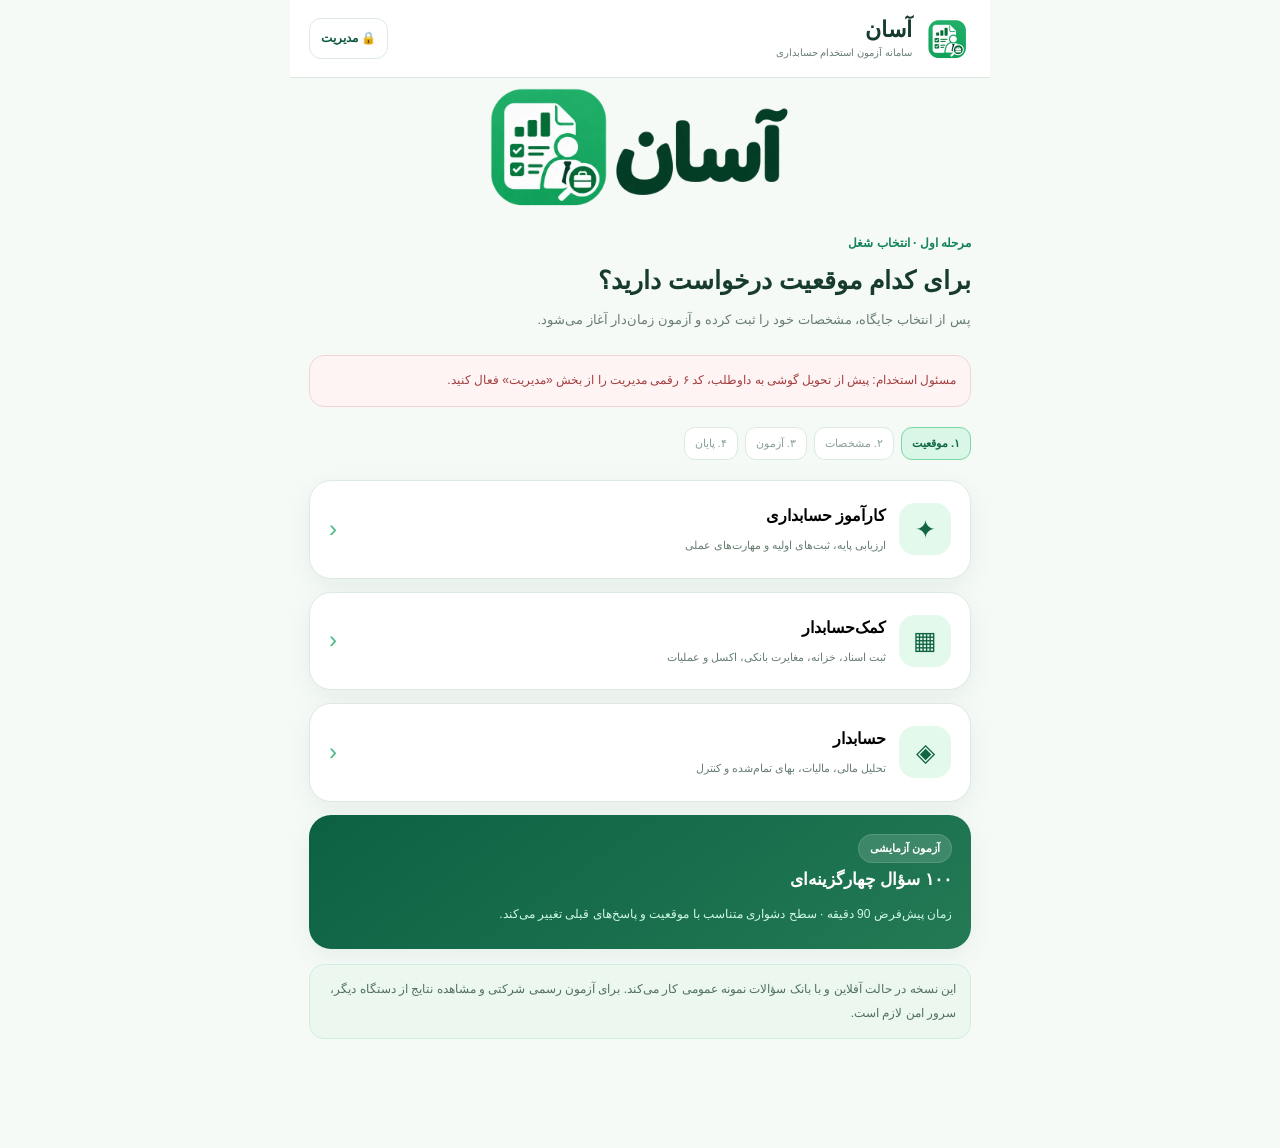
==== commit 1b8b3fa8: "feat(ui): embed Asan brand logo and interviewer statistics/option analysis" ====
--- a/android-wrapper/app/src/main/assets/demo.html
+++ b/android-wrapper/app/src/main/assets/demo.html
@@ -7,8 +7,36 @@
 .top{height:78px;background:white;border-bottom:1px solid var(--line);padding:0 19px;display:flex;align-items:center;justify-content:space-between;position:sticky;top:0;z-index:30;max-width:700px;margin:auto}.brand{display:flex;align-items:center;gap:11px}.mark{width:44px;height:44px;border-radius:14px;background:var(--green);color:#074e30;font-size:23px;font-weight:900;display:grid;place-items:center}.brand b{font-size:22px;display:block;line-height:1.3}.brand small{color:var(--muted);display:block;line-height:1.6;font-size:10px}.chip-btn{background:#fff;border:1px solid var(--line);border-radius:12px;padding:8px 11px;color:var(--dark);font-size:12px;font-weight:700}
 main{max-width:700px;padding:0 19px 94px;margin:0 auto;min-height:calc(100vh - 78px)}.eyebrow{font-size:12px;color:#148458;font-weight:800;margin-top:24px}.title{font-size:25px;font-weight:900;line-height:1.5;margin:7px 0}.sub{font-size:13px;color:var(--muted);margin:5px 0 23px}.card{border:1px solid var(--line);background:#fff;border-radius:22px;padding:19px;margin:13px 0;box-shadow:0 8px 24px #174d3310}.card h3{margin:0 0 7px;font-size:17px}.card p{color:var(--muted);margin:4px 0;font-size:12px}.role{width:100%;border:1px solid var(--line);display:flex;align-items:center;gap:13px;text-align:right}.role-icon{width:52px;height:52px;border-radius:16px;background:#e2f9eb;color:#126540;font-size:25px;display:grid;place-items:center;flex:0 0 52px}.role strong{display:block;font-size:16px}.role small{color:var(--muted);font-size:11px}.arrow{margin-right:auto;font-size:24px;color:#4bb883}.bar{background:#e8f1eb;height:8px;border-radius:20px;overflow:hidden;margin:15px 0}.bar>div{background:var(--green);height:100%;transition:width .2s}.pill{display:inline-block;background:#e6f8ee;color:#176543;border:1px solid #c9efdc;border-radius:20px;padding:3px 11px;font-size:11px;font-weight:750}.hero{background:linear-gradient(145deg,#0c6143,#237a54);color:white;border:0}.hero .pill{background:#ffffff25;color:white;border-color:#ffffff22}.hero p{color:#d1f8e4}.primary{border:0;background:var(--green);border-radius:14px;min-height:50px;padding:11px 18px;color:#063d29;font-size:14px;font-weight:900}.secondary{border:1px solid var(--line);background:#fff;color:var(--ink);border-radius:14px;min-height:50px;padding:11px 18px;font-weight:750}.full{width:100%}.flex{display:flex;align-items:center;gap:10px}.space{justify-content:space-between}.col{display:flex;flex-direction:column;gap:12px}.notice{background:#ecf7f0;border:1px solid #d0eedc;color:#51725d;border-radius:15px;font-size:12px;padding:13px 14px;margin:15px 0}.danger{background:#fff4f4;border-color:#f1d5d5;color:#a13e40}.label{display:block;font-weight:750;font-size:12px;margin:15px 0 5px}.field{width:100%;height:52px;border:1px solid #d7e7dc;border-radius:13px;padding:0 14px;background:#fff;color:var(--ink);outline:none}.field:focus{border-color:#50C787;box-shadow:0 0 0 3px #50c78733}.field[dir=ltr]{text-align:left}.field-small{max-width:210px}.grid{display:grid;grid-template-columns:repeat(2,minmax(0,1fr));gap:12px}.help{color:var(--muted);font-size:11px}.check{display:flex;gap:9px;align-items:flex-start;margin:15px 0;font-size:12px}.check input{margin-top:7px;accent-color:#2eaa68}.steps{display:flex;gap:7px;align-items:center;margin:20px 0}.step{background:white;border:1px solid var(--line);border-radius:11px;color:#8ba097;font-size:11px;padding:5px 10px}.step.active{background:#d9f6e6;color:#116846;border-color:#79d8a7;font-weight:800}.row{display:flex;gap:12px;align-items:center;justify-content:space-between}.counter{background:#eaf7ef;color:#166743;border-radius:12px;padding:5px 11px;font-weight:900;font-variant-numeric:tabular-nums}.counter.warn{color:#ac4141;background:#fff2f2}.qtext{font-weight:850;line-height:2.1;font-size:16px;margin:17px 0}.opt{width:100%;min-height:56px;text-align:right;border:1px solid var(--line);border-radius:15px;margin:8px 0;padding:12px;display:flex;align-items:center;gap:10px;background:white;color:var(--ink);font-size:13px}.opt.sel{background:#eafaf0;border-color:#50C787}.opt em{font-style:normal;font-weight:850;border:1px solid #d9ebdf;border-radius:10px;width:32px;height:32px;flex:0 0 32px;display:grid;place-items:center;color:#317453}.opt.sel em{background:var(--green);border-color:var(--green);color:#06442d}.grid3{display:grid;grid-template-columns:repeat(3,minmax(0,1fr));gap:9px}.metric{border:1px solid var(--line);border-radius:16px;background:#fff;padding:11px;text-align:center}.metric b{display:block;font-size:22px;line-height:1.5}.metric small{color:var(--muted);font-size:10px}.divider{height:1px;background:var(--line);margin:18px 0}.muted{color:var(--muted)}.tiny{font-size:11px}.listrow{width:100%;text-align:right;border:0;background:transparent;padding:12px 4px;display:flex;justify-content:space-between;align-items:center;border-bottom:1px solid var(--line)}.listrow:last-child{border-bottom:0}.listrow span{font-size:12px}.answer{border:1px solid var(--line);border-radius:15px;padding:13px;margin:11px 0;font-size:12px}.answer.good{border-color:#a1debf;background:#f0faf4}.answer.bad{border-color:#f2d4d4;background:#fff8f8}.ansstate{font-weight:900}.pillgray{border:1px solid var(--line);border-radius:10px;padding:3px 8px;background:#f5f9f7;font-size:11px}.footer{text-align:center;color:#96aaa0;font-size:10px;margin:24px 0}.hide{display:none!important}
 @media(max-width:420px){main{padding:0 13px 85px}.top{padding:0 13px}.card{padding:15px}.grid{grid-template-columns:1fr}.brand b{font-size:20px}.title{font-size:23px}}
+
+/* Asan 2.1.5 — exact brand icon and interviewer analytics */
+.brand-icon{width:48px;height:48px;object-fit:contain;flex-shrink:0}
+.welcome-brand{display:flex;align-items:center;justify-content:center;padding:10px 0 0}
+.welcome-brand img{display:block;width:min(310px,76vw);height:auto;max-height:120px;object-fit:contain}
+.analytics-tabs,.filter-chips{display:flex;gap:8px;flex-wrap:wrap;margin:12px 0 18px}
+.analytics-tabs button,.filter-chips button{border-radius:14px;background:#fff;border:1px solid var(--line);color:var(--dark);font-size:12px;font-weight:750;padding:10px 13px;min-height:40px}
+.analytics-tabs button.active,.filter-chips button.active{background:var(--green);border-color:var(--green);color:#063d29}
+.stat-grid{display:grid;grid-template-columns:repeat(2,minmax(0,1fr));gap:9px;margin:12px 0}
+.stat-tile{background:#f3fcf6;border:1px solid #d9ebdf;padding:14px;border-radius:15px;text-align:center}
+.stat-tile b{display:block;font-size:25px;color:var(--dark);line-height:1.4}
+.stat-tile small{color:var(--muted);font-size:11px}
+.statline{margin:15px 0 18px}
+.statline .stat-head{display:flex;justify-content:space-between;gap:8px;line-height:1.6;font-size:12px;font-weight:700}
+.statline .stat-head span{max-width:80%;overflow-wrap:anywhere}
+.statline .stat-head b{white-space:nowrap;color:var(--dark)}
+.statline .track{height:11px;margin-top:7px;border-radius:50px;background:#e5f2eb;overflow:hidden}
+.statline .fill{height:100%;background:var(--green);border-radius:50px;min-width:0}
+.topic-lines{display:grid;grid-template-columns:minmax(0,1fr);gap:3px}
+.option-row{display:flex;gap:10px;align-items:flex-start;border:1px solid #e1eae4;border-radius:11px;padding:9px 11px;margin:7px 0;background:#fff;line-height:1.7}
+.option-row.is-correct{border-color:#63c998;background:#e9f8ef}
+.option-row.is-chosen:not(.is-correct){border-color:#e7aaaa;background:#fff3f3}
+.option-row .opt-letter{width:24px;height:24px;border-radius:8px;background:#eef3f0;color:var(--dark);display:grid;place-items:center;flex-shrink:0;font-weight:850}
+.option-row .opt-text{flex:1;overflow-wrap:anywhere}
+.option-row .opt-tags{color:#19734b;font-weight:700;font-size:11px;white-space:nowrap}
+.answer-brief{font-size:12px;margin-top:12px;color:var(--muted)}
+.analytics-intro{font-size:12px;color:var(--muted);line-height:1.9;margin:12px 0}
+@media print{.top,.analytics-tabs,.filter-chips,button{display:none!important}.card{break-inside:avoid}.statline{break-inside:avoid}}
 </style></head><body>
-<header class="top"><div class="brand"><div class="mark">آ</div><div><b>آسان</b><small>سامانه آزمون استخدام حسابداری</small></div></div><button class="chip-btn" id="adminBtn" data-act="admin">🔒 مدیریت</button></header>
+<header class="top"><div class="brand"><img class="brand-icon" src="[data-uri]" alt="لوگوی آسان"><div><b>آسان</b><small>سامانه آزمون استخدام حسابداری</small></div></div><button class="chip-btn" id="adminBtn" data-act="admin">🔒 مدیریت</button></header>
 <main id="root"></main>
 <script>
 'use strict';
@@ -20,7 +48,7 @@
 function getJSON(key,def){try{let s=localStorage.getItem(key);return s?JSON.parse(s):def}catch{return def}}
 function setJSON(key,value){try{localStorage.setItem(key,JSON.stringify(value));return true}catch{alert('فضای ذخیره‌سازی دستگاه در دسترس نیست. ثبت نتایج ممکن نیست.');return false}}
 function randId(){return 'AS-'+Date.now().toString(36).toUpperCase()+'-'+Math.random().toString(36).slice(2,7).toUpperCase()}
-const state={page:'roles',role:null,profile:null,exam:getJSON(K_ACTIVE,null),idx:0,adminOK:false,selectedId:null,modal:'',error:''};
+const state={page:'roles',role:null,profile:null,exam:getJSON(K_ACTIVE,null),idx:0,adminOK:false,selectedId:null,adminTab:'list',statRole:'all',questionStatId:'',answerFilter:'all',modal:'',error:''};
 function setting(){return getJSON(K_CONFIG,{minutes:DEFAULT_MINUTES})}
 function records(){let r=getJSON(K_RECORDS,[]);return Array.isArray(r)?r:[]}
 function saveActive(){if(state.exam)return setJSON(K_ACTIVE,state.exam);return true}
@@ -29,7 +57,7 @@
 function fmtSecs(n){let min=Math.floor(n/60),sec=n%60;return String(min).padStart(2,'0')+':'+String(sec).padStart(2,'0')}
 function profileRole(){return roles[state.role||0].label}
 function stepper(active){return `<div class="steps"><span class="step ${active===1?'active':''}">۱. موقعیت</span><span class="step ${active===2?'active':''}">۲. مشخصات</span><span class="step ${active===3?'active':''}">۳. آزمون</span><span class="step ${active===4?'active':''}">۴. پایان</span></div>`}
-function rolesPage(){return `<div class="eyebrow">مرحله اول · انتخاب شغل</div><h1 class="title">برای کدام موقعیت درخواست دارید؟</h1><p class="sub">پس از انتخاب جایگاه، مشخصات خود را ثبت کرده و آزمون زمان‌دار آغاز می‌شود.</p>${stepper(1)}${roles.map((r,i)=>`<button class="card role" data-role="${i}"><span class="role-icon">${r.icon}</span><span style="flex:1"><strong>${r.label}</strong><small>${r.desc}</small></span><span class="arrow">‹</span></button>`).join('')}<div class="card hero"><span class="pill">آزمون آزمایشی</span><h3>۱۰۰ سؤال چهارگزینه‌ای</h3><p>زمان پیش‌فرض ${setting().minutes} دقیقه · سطح دشواری متناسب با موقعیت و پاسخ‌های قبلی تغییر می‌کند.</p></div><div class="notice">این نسخه در حالت آفلاین و با بانک سؤالات نمونه عمومی کار می‌کند. برای آزمون رسمی شرکتی و مشاهده نتایج از دستگاه دیگر، سرور امن لازم است.</div>`}
+function rolesPage(){return `<div class="welcome-brand"><img src="[data-uri]" alt="آسان، سامانه مصاحبه حسابداری"></div><div class="eyebrow">مرحله اول · انتخاب شغل</div><h1 class="title">برای کدام موقعیت درخواست دارید؟</h1><p class="sub">پس از انتخاب جایگاه، مشخصات خود را ثبت کرده و آزمون زمان‌دار آغاز می‌شود.</p>${!localStorage.getItem(K_PIN)?'<div class="notice danger">مسئول استخدام: پیش از تحویل گوشی به داوطلب، کد ۶ رقمی مدیریت را از بخش «مدیریت» فعال کنید.</div>':''}${stepper(1)}${roles.map((r,i)=>`<button class="card role" data-role="${i}"><span class="role-icon">${r.icon}</span><span style="flex:1"><strong>${r.label}</strong><small>${r.desc}</small></span><span class="arrow">‹</span></button>`).join('')}<div class="card hero"><span class="pill">آزمون آزمایشی</span><h3>۱۰۰ سؤال چهارگزینه‌ای</h3><p>زمان پیش‌فرض ${setting().minutes} دقیقه · سطح دشواری متناسب با موقعیت و پاسخ‌های قبلی تغییر می‌کند.</p></div><div class="notice">این نسخه در حالت آفلاین و با بانک سؤالات نمونه عمومی کار می‌کند. برای آزمون رسمی شرکتی و مشاهده نتایج از دستگاه دیگر، سرور امن لازم است.</div>`}
 function personalPage(){return `${stepper(2)}<div class="eyebrow">مرحله دوم · اطلاعات داوطلب</div><h1 class="title">فرم ثبت‌نام آزمون</h1><p class="sub">موقعیت انتخاب‌شده: <b>${esc(profileRole())}</b></p><form id="personalForm" class="card"><label class="label" for="name">نام و نام خانوادگی *</label><input class="field" id="name" name="name" required minlength="3" maxlength="80" autocomplete="name" placeholder="نام کامل"><label class="label" for="mobile">شماره تماس *</label><input class="field" id="mobile" name="mobile" dir="ltr" inputmode="tel" type="tel" required maxlength="18" placeholder="09123456789"><div class="grid"><div><label class="label" for="education">آخرین مدرک تحصیلی *</label><select class="field" id="education" name="education" required><option value="">انتخاب کنید</option><option>دیپلم</option><option>کاردانی</option><option>کارشناسی</option><option>کارشناسی ارشد</option><option>دکتری</option><option>سایر</option></select></div><div><label class="label" for="experience">سابقه حسابداری *</label><select class="field" id="experience" name="experience" required><option value="">انتخاب کنید</option><option>بدون سابقه</option><option>کمتر از ۱ سال</option><option>۱ تا ۳ سال</option><option>۳ تا ۵ سال</option><option>بیش از ۵ سال</option></select></div></div><label class="label" for="city">شهر محل سکونت (اختیاری)</label><input class="field" id="city" name="city" maxlength="60" placeholder="مثلاً اراک"><label class="check"><input type="checkbox" id="consent" required> <span>موافقم مشخصات و پاسخ‌های آزمون من روی این دستگاه برای بررسی مسئول استخدام ذخیره شود.</span></label><div class="notice">آزمون شامل ۱۰۰ سؤال و ${setting().minutes} دقیقه زمان است. با پایان زمان، پاسخ‌ها خودکار ثبت می‌شوند و پاسخنامه به داوطلب نمایش داده نمی‌شود.</div><div id="formError" class="tiny" style="color:var(--red)"></div><div class="flex"><button type="button" class="secondary" data-act="roles">بازگشت</button><button class="primary" style="flex:1" type="submit">ثبت اطلاعات و شروع آزمون ←</button></div></form>`}
 function chooseNext(){let e=state.exam;if(!e)return null;const used=new Set(e.qids),counts={};for(let id of e.qids){const q=QUESTION_BANK.find(x=>x.id===id);if(q)counts[q.topic]=(counts[q.topic]||0)+1}let desired=roles[e.role].start;const done=e.qids.filter(id=>e.answers[id]!==undefined).slice(-2);if(done.length===2){const n=done.reduce((x,id)=>x+(e.answers[id]===QUESTION_BANK.find(q=>q.id===id).answer?1:0),0);desired=n===2?'hard':n===0?'easy':'medium'}let pool=QUESTION_BANK.filter(q=>!used.has(q.id));if(!pool.length)return null;pool.sort((a,b)=>{const x=(a.difficulty===desired?0:1)-(b.difficulty===desired?0:1);if(x)return x;const y=(counts[a.topic]||0)-(counts[b.topic]||0);if(y)return y;return ((a.id.charCodeAt(1)*11+e.seed)%53)-((b.id.charCodeAt(1)*11+e.seed)%53)});return pool[0]}
 function startExam(form){let f=new FormData(form);let name=String(f.get('name')||'').trim().replace(/\s+/g,' '),mobile=String(f.get('mobile')||'').trim().replace(/[\u06f0-\u06f9]/g,x=>String(x.charCodeAt(0)-0x6f0)).replace(/[\u0660-\u0669]/g,x=>String(x.charCodeAt(0)-0x660));if(name.length<3||!/^\+?[0-9\- ]{10,18}$/.test(mobile)){alert('نام کامل و شماره تماس معتبر وارد کنید.');return}let profile={name,mobile,education:f.get('education'),experience:f.get('experience'),city:String(f.get('city')||'').trim()};if(!profile.education||!profile.experience||!$('#consent').checked){alert('تمام موارد ضروری را تکمیل و رضایت را تأیید کنید.');return}let start=Date.now();state.exam={id:randId(),role:state.role,profile,start,deadline:start+setting().minutes*60000,minutes:setting().minutes,qids:[],answers:{},seed:Math.floor(Math.random()*99999)};let q=chooseNext();if(!q)throw new Error('Question bank missing');state.exam.qids.push(q.id);state.idx=0;if(!saveActive())return;go('exam')}
@@ -41,12 +69,49 @@
 function finishedPage(){return `${stepper(4)}<div class="card" style="text-align:center;margin-top:35px;padding:34px 22px"><div style="font-size:48px;color:#2bae72">✓</div><h2>آزمون شما ثبت شد</h2><p>از شرکت در آزمون استخدامی آسان سپاسگزاریم.</p><div class="notice">پاسخ‌ها و نتیجه برای مشاهده مسئول استخدام روی همین دستگاه ثبت شد. نمره و کلید پاسخ برای داوطلب نمایش داده نمی‌شود.</div><p class="tiny">کد پیگیری: <b>${esc(state.selectedId||'')}</b></p><button class="primary full" data-act="new" style="margin-top:17px">ثبت داوطلب بعدی</button></div>`}
 async function derivePin(pin,salt){if(!crypto||!crypto.subtle)throw new Error('رمزنگاری در این دستگاه در دسترس نیست');let enc=new TextEncoder(),material=await crypto.subtle.importKey('raw',enc.encode(pin),'PBKDF2',false,['deriveBits']);let raw=await crypto.subtle.deriveBits({name:'PBKDF2',salt:enc.encode(salt),iterations:120000,hash:'SHA-256'},material,256);return Array.from(new Uint8Array(raw)).map(b=>b.toString(16).padStart(2,'0')).join('')}
 function adminPage(){if(!state.adminOK){let exists=!!localStorage.getItem(K_PIN);return `<div class="eyebrow">ویژه مسئول استخدام</div><h1 class="title">${exists?'ورود به پنل مدیریت':'فعال‌سازی پنل مدیریت'}</h1><p class="sub">پاسخ‌های داوطلبان فقط از این بخش بررسی می‌شوند.</p><form id="pinForm" class="card"><h3>${exists?'کد ۶ رقمی مدیریت':'تعیین کد ۶ رقمی مدیریت'}</h3><label class="label" for="pin">کد مدیریت</label><input class="field" type="password" inputmode="numeric" id="pin" minlength="6" maxlength="6" pattern="[0-9]{6}" required autocomplete="off" placeholder="● ● ● ● ● ●">${exists?'':`<label class="label" for="confirmPin">تکرار کد</label><input class="field" type="password" inputmode="numeric" id="confirmPin" minlength="6" maxlength="6" pattern="[0-9]{6}" required autocomplete="off" placeholder="تکرار کد">`}<p id="adminError" style="color:var(--red)"></p><button class="primary full" type="submit">${exists?'ورود به مدیریت':'ذخیره کد مدیریت'}</button></form><div class="notice danger">اطلاعات آفلاین روی این دستگاه نگهداری می‌شود. حفاظت با PIN در این نسخه آزمایشی جایگزین امنیت سرور نیست. پیش از تحویل دستگاه به داوطلب، کد مدیریت را تنظیم کنید.</div><button class="secondary full" data-act="roles">بازگشت به انتخاب شغل</button>`}return adminList()}
-function adminList(){let r=records(),selected=r.find(x=>x.id===state.selectedId);if(selected)return detailPage(selected);return `<div class="row" style="margin-top:25px"><div><div class="eyebrow" style="margin:0">پنل ویژه کارفرما</div><h1 class="title">نتایج آزمون‌ها</h1></div><button class="secondary" data-act="logout">خروج امن</button></div><p class="sub">نتایج روی همین دستگاه، بدون اتصال به سرور ثبت شده‌اند.</p><div class="grid3"><div class="metric"><b>${r.length}</b><small>داوطلب</small></div><div class="metric"><b>${r.length?Math.round(r.reduce((s,x)=>s+x.percent,0)/r.length):0}٪</b><small>میانگین</small></div><div class="metric"><b>${r.filter(x=>x.timedOut).length}</b><small>اتمام زمان</small></div></div><div class="card"><div class="row"><h3>فهرست داوطلبان</h3><span class="pill">${r.length} آزمون</span></div>${r.length?r.map(x=>`<button class="listrow" data-report="${esc(x.id)}"><span><b>${esc(x.profile.name)}</b><br><span class="muted tiny">${esc(roles[x.role].label)} · ${new Date(x.end).toLocaleDateString('fa-IR')}</span></span><span class="pill">${x.percent}٪ ‹</span></button>`).join(''):'<p>هنوز هیچ آزمونی ثبت نشده است.</p>'}</div><div class="card"><h3>تنظیمات آزمون</h3><p>تعداد سؤالات در نسخه نمونه: ۱۰۰ سؤال چهارگزینه‌ای.</p><label class="label" for="duration">زمان آزمون‌های بعدی (دقیقه)</label><select id="duration" class="field"><option value="60" ${setting().minutes===60?'selected':''}>۶۰ دقیقه</option><option value="90" ${setting().minutes===90?'selected':''}>۹۰ دقیقه</option><option value="120" ${setting().minutes===120?'selected':''}>۱۲۰ دقیقه</option></select><button data-act="saveDuration" class="secondary full" style="margin-top:12px">ذخیره تنظیمات</button><button data-act="server" class="secondary full" style="margin-top:12px">اتصال به سرور اختصاصی شرکت</button></div><div class="notice danger">گزارش‌های آفلاین فقط در همین برنامه روی همین گوشی هستند؛ برای دیدن پاسخ‌ها روی گوشی مدیر یا سیستم شرکت، سرویس آنلاین اختصاصی و احراز هویت سرور لازم است.</div>`}
-function detailPage(r){let rows=r.answers||[];let byTopic={};rows.forEach(x=>{let a=byTopic[x.topic]||(byTopic[x.topic]={yes:0,total:0});a.total++;if(x.selected===x.correct)a.yes++});return `<div class="row" style="margin-top:24px"><button class="secondary" data-act="backResults">← فهرست</button><button class="secondary" data-act="logout">قفل مدیریت</button></div><div class="eyebrow">پاسخنامه مخصوص کارفرما</div><h1 class="title">${esc(r.profile.name)}</h1><p class="sub">${esc(roles[r.role].label)} · ${new Date(r.end).toLocaleString('fa-IR')}</p><div class="card"><div class="row"><div><span class="tiny muted">نمره کل</span><div style="font-size:40px;font-weight:900;color:#127748">${r.percent}٪</div></div><span class="pill">${r.timedOut?'اتمام زمان':'ثبت‌شده'}</span></div><div class="grid3"><div class="metric"><b>${r.right}</b><small>صحیح</small></div><div class="metric"><b>${r.wrong}</b><small>غلط</small></div><div class="metric"><b>${N-r.answered}</b><small>بدون پاسخ</small></div></div><div class="divider"></div><div><b>مشخصات</b><p>شماره تماس: <b dir="ltr">${esc(r.profile.mobile)}</b> · مدرک: ${esc(r.profile.education)}</p><p>سابقه: ${esc(r.profile.experience)} · شهر: ${esc(r.profile.city||'ثبت نشده')}</p><p>زمان صرف‌شده: ${Math.ceil(r.durationSeconds/60)} دقیقه · کد: ${esc(r.id)}</p></div></div><div class="card"><h3>عملکرد حوزه‌ها</h3>${Object.entries(byTopic).sort((a,b)=>a[0].localeCompare(b[0])).map(([topic,x])=>`<div class="row tiny" style="padding:7px 0;border-bottom:1px solid var(--line)"><span>${esc(topic)}</span><b>${x.yes} / ${x.total}</b></div>`).join('')}</div><h3>پاسخ‌های ثبت‌شده</h3>${rows.map((x,i)=>`<div class="answer ${x.selected===x.correct?'good':'bad'}"><div class="row"><b>سؤال ${i+1} · ${esc(x.topic)}</b><span class="ansstate">${x.selected===null?'بی‌پاسخ':x.selected===x.correct?'صحیح':'غلط'}</span></div><p>${esc(x.text)}</p><div>پاسخ داوطلب: <b>${x.selected===null?'بدون پاسخ':esc(x.options[x.selected])}</b></div><div>پاسخ صحیح: <b>${esc(x.options[x.correct])}</b></div>${x.explanation?`<div class="tiny muted">${esc(x.explanation)}</div>`:''}</div>`).join('')}<button data-act="print" class="primary full" style="margin:20px 0">چاپ یا ذخیره گزارش به PDF</button><p class="footer">نتایج نمونه برای کنترل فرایند هستند، نه تصمیم قطعی استخدام.</p>`}
+function tabButtons(){return `<div class="analytics-tabs"><button data-act="showList" class="${state.adminTab==='list'?'active':''}">👥 داوطلبان و پاسخنامه</button><button data-act="showStats" class="${state.adminTab==='stats'?'active':''}">📊 آمار و تحلیل گزینه‌ها</button></div>`}
+function statLine(label,yes,total){let pct=total?Math.round(yes*100/total):0;return `<div class="statline"><div class="stat-head"><span>${esc(label)}</span><b>${pct}٪ <small>(${yes} از ${total})</small></b></div><div class="track"><div class="fill" style="width:${pct}%"></div></div></div>`}
+function statTile(n,label){return `<div class="stat-tile"><b>${esc(n)}</b><small>${esc(label)}</small></div>`}
+function statsPage(all){let rows=all.filter(r=>state.statRole==='all'||String(r.role)===state.statRole),count=rows.length;
+let selected=rows.flatMap(x=>Array.isArray(x.answers)?x.answers:[]);
+let answered=selected.filter(x=>x.selected!==null&&x.selected!==undefined),correct=answered.filter(x=>x.selected===x.correct);
+let avg=count?Math.round(rows.reduce((n,r)=>n+(Number(r.percent)||0),0)/count):0;
+let ordered=rows.map(x=>Number(x.percent)||0).sort((a,b)=>a-b),median=count?(count%2?ordered[(count-1)/2]:Math.round((ordered[count/2-1]+ordered[count/2])/2)):0;
+let labels=['همه موقعیت‌ها',...roles.map(x=>x.label)];
+let groups=[['۰ تا ۳۹',0,39],['۴۰ تا ۵۹',40,59],['۶۰ تا ۷۹',60,79],['۸۰ تا ۱۰۰',80,100]];
+let topicMap=new Map(),levelMap=new Map(),questionMap=new Map();
+for(const a of selected){
+let t=topicMap.get(a.topic)||{n:0,yes:0};t.n++;if(a.selected===a.correct)t.yes++;topicMap.set(a.topic,t);
+let lvl=a.difficulty||'medium',d=levelMap.get(lvl)||{n:0,yes:0};d.n++;if(a.selected===a.correct)d.yes++;levelMap.set(lvl,d);
+let q=questionMap.get(a.id)||{id:a.id,topic:a.topic,text:a.text,options:a.options,counts:[0,0,0,0],blank:0,n:0,correct:a.correct};q.n++;
+if(Number.isInteger(a.selected)&&a.selected>=0&&a.selected<4)q.counts[a.selected]++;else q.blank++;questionMap.set(a.id,q);
+}
+let available=Array.from(questionMap.values()).sort((a,b)=>b.n-a.n||a.id.localeCompare(b.id));let q=available.find(x=>x.id===state.questionStatId)||available[0];
+return `<div class="row" style="margin-top:22px"><div><div class="eyebrow" style="margin:0">پنل مخصوص مصاحبه‌گر</div><h1 class="title">آمار آزمون‌های استخدامی</h1></div><button class="secondary" data-act="logout">قفل</button></div>${tabButtons()}
+<div class="filter-chips">${labels.map((l,i)=>`<button data-stat-role="${i===0?'all':i-1}" class="${state.statRole===(i===0?'all':String(i-1))?'active':''}">${esc(l)}</button>`).join('')}</div>
+<div class="stat-grid">${statTile(count,'تعداد داوطلب')}${statTile(avg+'٪','میانگین امتیاز')}${statTile(median+'٪','میانه امتیاز')}${statTile(rows.filter(x=>x.timedOut).length,'اتمام زمان')}</div>
+${count?`<div class="card"><h3>توزیع نمره داوطلبان</h3><p class="analytics-intro">نمره‌های ثبت‌شده در گروه انتخابی، بدون رتبه‌بندی استخدامی خودکار.</p>${groups.map(g=>statLine('نمره '+g[0]+'٪',rows.filter(x=>x.percent>=g[1]&&x.percent<=g[2]).length,count)).join('')}</div>
+<div class="card"><h3>مقایسه سه موقعیت شغلی</h3>${roles.map((r,i)=>{let a=rows.filter(x=>x.role===i);return statLine(r.label,a.reduce((n,x)=>n+(Number(x.percent)||0),0),a.length*100)}).join('')}</div>
+<div class="card"><h3>پاسخ‌دهی و درجه سختی</h3><div class="stat-grid">${statTile(answered.length,'گزینه انتخاب‌شده')}${statTile(selected.length-answered.length,'بدون پاسخ')}</div>${[['easy','آسان'],['medium','متوسط'],['hard','سخت']].map(([k,n])=>{let d=levelMap.get(k)||{yes:0,n:0};return statLine('سؤالات '+n,d.yes,d.n)}).join('')}</div>
+<div class="card"><h3>تحلیل حوزه‌های حسابداری</h3><p class="analytics-intro">نسبت پاسخ صحیح به تعداد سؤالِ مطرح‌شده در هر حوزه.</p><div class="topic-lines">${Array.from(topicMap.entries()).sort((a,b)=>(a[1].yes/Math.max(1,a[1].n))-(b[1].yes/Math.max(1,b[1].n))).map(([name,x])=>statLine(name,x.yes,x.n)).join('')}</div></div>
+<div class="card"><h3>📊 آمار انتخاب گزینه‌های هر سؤال</h3><p class="analytics-intro">برای هر سؤال، تعداد انتخاب گزینه‌های الف، ب، ج، د و میزان بی‌پاسخ مشخص است. گزینه صحیح فقط در این پنل دیده می‌شود.</p><label class="label" for="questionStatSelect">انتخاب سؤال</label><select class="field" id="questionStatSelect">${available.map(x=>`<option value="${esc(x.id)}" ${q&&q.id===x.id?'selected':''}>${esc(x.id)} · ${esc(x.topic)}</option>`).join('')}</select>${q?`<p style="font-weight:750;margin-top:15px">${esc(q.text)}</p><span class="pill">${q.n} بار مطرح شده</span>${q.options.map((opt,i)=>statLine(['الف','ب','ج','د'][i]+' · '+opt+(i===q.correct?' ✓ گزینه صحیح':''),q.counts[i],q.n)).join('')}${statLine('بی‌پاسخ',q.blank,q.n)}`:''}</div>
+<div class="notice">این آمار فقط برای آزمون‌های ثبت‌شده روی همین گوشی است و برای تصمیم قطعی استخدام، بانک سؤال باید تأیید تخصصی و درجه سختی کالیبره شود.</div>`:`<div class="card"><p>هنوز آزمون ثبت‌شده‌ای برای این موقعیت وجود ندارد. پس از تکمیل آزمون داوطلبان، نمودارها و آمار گزینه‌ها اینجا نمایش داده می‌شوند.</p></div>`}`}
+function adminList(){let r=records(),selected=r.find(x=>x.id===state.selectedId);if(selected)return detailPage(selected);if(state.adminTab==='stats')return statsPage(r);
+return `<div class="row" style="margin-top:25px"><div><div class="eyebrow" style="margin:0">پنل ویژه مصاحبه‌گر</div><h1 class="title">نتایج آزمون‌ها</h1></div><button class="secondary" data-act="logout">قفل مدیریت</button></div>${tabButtons()}<p class="sub">برای دیدن پاسخنامه کامل، نام داوطلب را انتخاب کنید.</p><div class="grid3"><div class="metric"><b>${r.length}</b><small>داوطلب</small></div><div class="metric"><b>${r.length?Math.round(r.reduce((s,x)=>s+x.percent,0)/r.length):0}٪</b><small>میانگین</small></div><div class="metric"><b>${r.filter(x=>x.timedOut).length}</b><small>اتمام زمان</small></div></div><div class="card"><div class="row"><h3>فهرست داوطلبان</h3><span class="pill">${r.length} آزمون</span></div>${r.length?r.map(x=>`<button class="listrow" data-report="${esc(x.id)}"><span><b>${esc(x.profile.name)}</b><br><span class="muted tiny">${esc(roles[x.role].label)} · ${new Date(x.end).toLocaleDateString('fa-IR')}</span></span><span class="pill">${x.percent}٪ ‹</span></button>`).join(''):'<p>هنوز هیچ آزمونی ثبت نشده است.</p>'}</div><div class="card"><h3>تنظیمات آزمون</h3><p>تعداد سؤال در نسخه نمونه: ۱۰۰ سؤال چهارگزینه‌ای.</p><label class="label" for="duration">زمان آزمون‌های بعدی (دقیقه)</label><select id="duration" class="field"><option value="60" ${setting().minutes===60?'selected':''}>۶۰ دقیقه</option><option value="90" ${setting().minutes===90?'selected':''}>۹۰ دقیقه</option><option value="120" ${setting().minutes===120?'selected':''}>۱۲۰ دقیقه</option></select><button data-act="saveDuration" class="secondary full" style="margin-top:12px">ذخیره تنظیمات</button><button data-act="server" class="secondary full" style="margin-top:12px">اتصال به سرور اختصاصی شرکت</button></div><div class="notice danger">اطلاعات آزمون در این نسخه آزمایشی روی حافظه همین گوشی نگهداری می‌شود. رمز محلی جایگزین امنیت سرور نیست؛ برای آزمون رسمی و دسترسی از دستگاه دیگر، سرور شرکت لازم است.</div>`}
+function detailPage(r){let rows=Array.isArray(r.answers)?r.answers:[],byTopic={},byDifficulty={};rows.forEach(x=>{let t=byTopic[x.topic]||(byTopic[x.topic]={yes:0,total:0});t.total++;if(x.selected===x.correct)t.yes++;let d=byDifficulty[x.difficulty]||(byDifficulty[x.difficulty]={yes:0,total:0});d.total++;if(x.selected===x.correct)d.yes++});
+let indexed=rows.map((x,i)=>({...x,ordinal:i+1}));let selected=state.answerFilter==='correct'?indexed.filter(x=>x.selected===x.correct):state.answerFilter==='wrong'?indexed.filter(x=>x.selected!==null&&x.selected!==x.correct):state.answerFilter==='blank'?indexed.filter(x=>x.selected===null):indexed;
+return `<div class="row" style="margin-top:24px"><button class="secondary" data-act="backResults">← فهرست</button><button class="secondary" data-act="logout">قفل</button></div><div class="eyebrow">پاسخنامه مخصوص مصاحبه‌گر</div><h1 class="title">${esc(r.profile.name)}</h1><p class="sub">${esc(roles[r.role].label)} · ${new Date(r.end).toLocaleString('fa-IR')}</p><div class="card"><div class="row"><div><span class="tiny muted">نمره کل</span><div style="font-size:40px;font-weight:900;color:#127748">${r.percent}٪</div></div><span class="pill">${r.timedOut?'اتمام زمان':'ثبت‌شده'}</span></div><div class="grid3"><div class="metric"><b>${r.right}</b><small>صحیح</small></div><div class="metric"><b>${r.wrong}</b><small>غلط</small></div><div class="metric"><b>${r.total-r.answered}</b><small>بدون پاسخ</small></div></div><div class="divider"></div><div><b>مشخصات داوطلب</b><p>شماره تماس: <b dir="ltr">${esc(r.profile.mobile)}</b> · مدرک: ${esc(r.profile.education)}</p><p>سابقه: ${esc(r.profile.experience)} · شهر: ${esc(r.profile.city||'ثبت نشده')}</p><p>زمان صرف‌شده: ${Math.ceil(r.durationSeconds/60)} دقیقه · کد: ${esc(r.id)}</p></div></div>
+<div class="card"><h3>عملکرد داوطلب در مباحث</h3>${Object.entries(byTopic).sort((a,b)=>a[0].localeCompare(b[0])).map(([topic,x])=>statLine(topic,x.yes,x.total)).join('')}</div>
+<div class="card"><h3>نمره بر اساس سختی سؤال</h3>${[['easy','آسان'],['medium','متوسط'],['hard','سخت']].map(([k,label])=>{let x=byDifficulty[k]||{yes:0,total:0};return statLine(label,x.yes,x.total)}).join('')}</div>
+<div class="row"><h3>پاسخ‌های ثبت‌شده</h3><button class="secondary" data-act="showStats">آمار کل</button></div>
+<div class="filter-chips">${[['all','همه'],['correct','صحیح'],['wrong','غلط'],['blank','بی‌پاسخ']].map(([k,v])=>`<button class="${state.answerFilter===k?'active':''}" data-answer-filter="${k}">${v}</button>`).join('')}</div>
+${selected.map(x=>`<div class="answer ${x.selected===x.correct?'good':'bad'}"><div class="row"><b>سؤال ${x.ordinal} · ${esc(x.topic)}</b><span class="ansstate">${x.selected===null?'بی‌پاسخ':x.selected===x.correct?'صحیح':'غلط'}</span></div><p>${esc(x.text)}</p>${x.options.map((opt,i)=>`<div class="option-row ${i===x.correct?'is-correct':''} ${i===x.selected?'is-chosen':''}"><span class="opt-letter">${['الف','ب','ج','د'][i]}</span><span class="opt-text">${esc(opt)}</span><span class="opt-tags">${i===x.correct?'✓ صحیح':''}${i===x.selected?' · انتخاب داوطلب':''}</span></div>`).join('')}${x.explanation?`<div class="answer-brief">توضیح: ${esc(x.explanation)}</div>`:''}</div>`).join('')||'<div class="notice">سؤالی در این فیلتر وجود ندارد.</div>'}
+<button data-act="print" class="primary full" style="margin:20px 0">چاپ یا ذخیره گزارش به PDF</button><p class="footer">این ارزیابی با بانک نمونه عمومی انجام شده و معیار نهایی تصمیم استخدامی نیست.</p>`}
 function render(){if(state.exam && remaining()<=0){complete(true);return}$('#root').innerHTML=state.page==='roles'?rolesPage():state.page==='personal'?personalPage():state.page==='exam'?examPage():state.page==='finished'?finishedPage():adminPage();$('#adminBtn').classList.toggle('hide',state.page==='exam'||state.page==='finished');}
 async function submitPin(form){let pin=form.querySelector('#pin').value,stored=getJSON(K_PIN,null),err=$('#adminError');if(!/^\d{6}$/.test(pin)){err.textContent='کد باید دقیقاً ۶ رقم باشد.';return}try{if(!stored){let confirmPin=form.querySelector('#confirmPin').value;if(pin!==confirmPin){err.textContent='تکرار کد یکسان نیست.';return}let salt=Array.from(crypto.getRandomValues(new Uint8Array(16))).map(b=>b.toString(16).padStart(2,'0')).join('');let hash=await derivePin(pin,salt);if(!setJSON(K_PIN,{salt,hash,attempts:0,lockUntil:0}))return;state.adminOK=true;go('admin');return}if(stored.lockUntil>Date.now()){err.textContent='تلاش‌های ناموفق زیاد بوده؛ بعداً دوباره امتحان کنید.';return}let hash=await derivePin(pin,stored.salt);if(hash!==stored.hash){stored.attempts=(stored.attempts||0)+1;if(stored.attempts>=5){stored.lockUntil=Date.now()+60000;stored.attempts=0}setJSON(K_PIN,stored);err.textContent='کد مدیریت اشتباه است.';return}stored.attempts=0;stored.lockUntil=0;setJSON(K_PIN,stored);state.adminOK=true;state.selectedId=null;go('admin')}catch(e){err.textContent='این مرورگر از رمزنگاری موردنیاز پشتیبانی نمی‌کند.'}}
+document.addEventListener('change',e=>{if(e.target.id==='questionStatSelect'&&state.adminOK){state.questionStatId=e.target.value;go('admin')}});
 document.addEventListener('submit',e=>{if(e.target.id==='personalForm'){e.preventDefault();startExam(e.target)}if(e.target.id==='pinForm'){e.preventDefault();submitPin(e.target)}});
-document.addEventListener('click',e=>{const role=e.target.closest('[data-role]');if(role){if(state.exam){go('exam');return}state.role=+role.dataset.role;go('personal');return}const choice=e.target.closest('[data-choice]');if(choice&&state.page==='exam'){chooseAnswer(+choice.dataset.choice);return}const report=e.target.closest('[data-report]');if(report&&state.adminOK){state.selectedId=report.dataset.report;go('admin');return}const btn=e.target.closest('[data-act]');if(!btn)return;switch(btn.dataset.act){case 'roles':go('roles');break;case 'admin':if(state.exam){go('exam');break}state.selectedId=null;go('admin');break;case 'next':moveNext();break;case 'prev':state.idx=Math.max(0,state.idx-1);go('exam');break;case 'submit':if(confirm('آزمون زودتر تمام شود؟ پاسخ‌های ثبت‌شده نهایی خواهند شد.'))complete(false);break;case 'new':state.role=null;state.selectedId=null;go('roles');break;case 'logout':state.adminOK=false;state.selectedId=null;go('roles');break;case 'backResults':state.selectedId=null;go('admin');break;case 'saveDuration':if(state.adminOK){setJSON(K_CONFIG,{minutes:+$('#duration').value});go('admin')}break;case 'server':if(state.adminOK)location.href='asan://setup';break;case 'print':if(state.adminOK)location.href='asan://print';break;}});
+document.addEventListener('click',e=>{const statRole=e.target.closest('[data-stat-role]');if(statRole&&state.adminOK){state.statRole=statRole.dataset.statRole;state.questionStatId='';go('admin');return}const af=e.target.closest('[data-answer-filter]');if(af&&state.adminOK){state.answerFilter=af.dataset.answerFilter;go('admin');return}const role=e.target.closest('[data-role]');if(role){if(state.exam){go('exam');return}state.role=+role.dataset.role;go('personal');return}const choice=e.target.closest('[data-choice]');if(choice&&state.page==='exam'){chooseAnswer(+choice.dataset.choice);return}const report=e.target.closest('[data-report]');if(report&&state.adminOK){state.selectedId=report.dataset.report;state.answerFilter='all';go('admin');return}const btn=e.target.closest('[data-act]');if(!btn)return;switch(btn.dataset.act){case 'roles':go('roles');break;case 'admin':if(state.exam){go('exam');break}state.selectedId=null;state.adminTab='list';go('admin');break;case 'next':moveNext();break;case 'prev':state.idx=Math.max(0,state.idx-1);go('exam');break;case 'submit':if(confirm('آزمون زودتر تمام شود؟ پاسخ‌های ثبت‌شده نهایی خواهند شد.'))complete(false);break;case 'new':state.role=null;state.selectedId=null;go('roles');break;case 'logout':state.adminOK=false;state.selectedId=null;state.adminTab='list';go('roles');break;case 'showList':if(state.adminOK){state.adminTab='list';state.selectedId=null;go('admin')}break;case 'showStats':if(state.adminOK){state.adminTab='stats';state.selectedId=null;go('admin')}break;case 'backResults':state.selectedId=null;state.answerFilter='all';state.adminTab='list';go('admin');break;case 'saveDuration':if(state.adminOK){setJSON(K_CONFIG,{minutes:+$('#duration').value});go('admin')}break;case 'server':if(state.adminOK)location.href='asan://setup';break;case 'print':if(state.adminOK)location.href='asan://print';break;}});
 function tick(){if(state.exam){if(remaining()<=0){complete(true);return}if(state.page==='exam'){let el=$('#clock');if(el){el.textContent='⏱ '+fmtSecs(remaining());el.classList.toggle('warn',remaining()<=300)}}}}
 setInterval(tick,1000);document.addEventListener('visibilitychange',tick);
 if(state.exam){if(state.exam.qids&&state.exam.qids.length){state.idx=Math.min(state.exam.qids.length-1,N-1);state.page='exam'}else{localStorage.removeItem(K_ACTIVE);state.exam=null}}
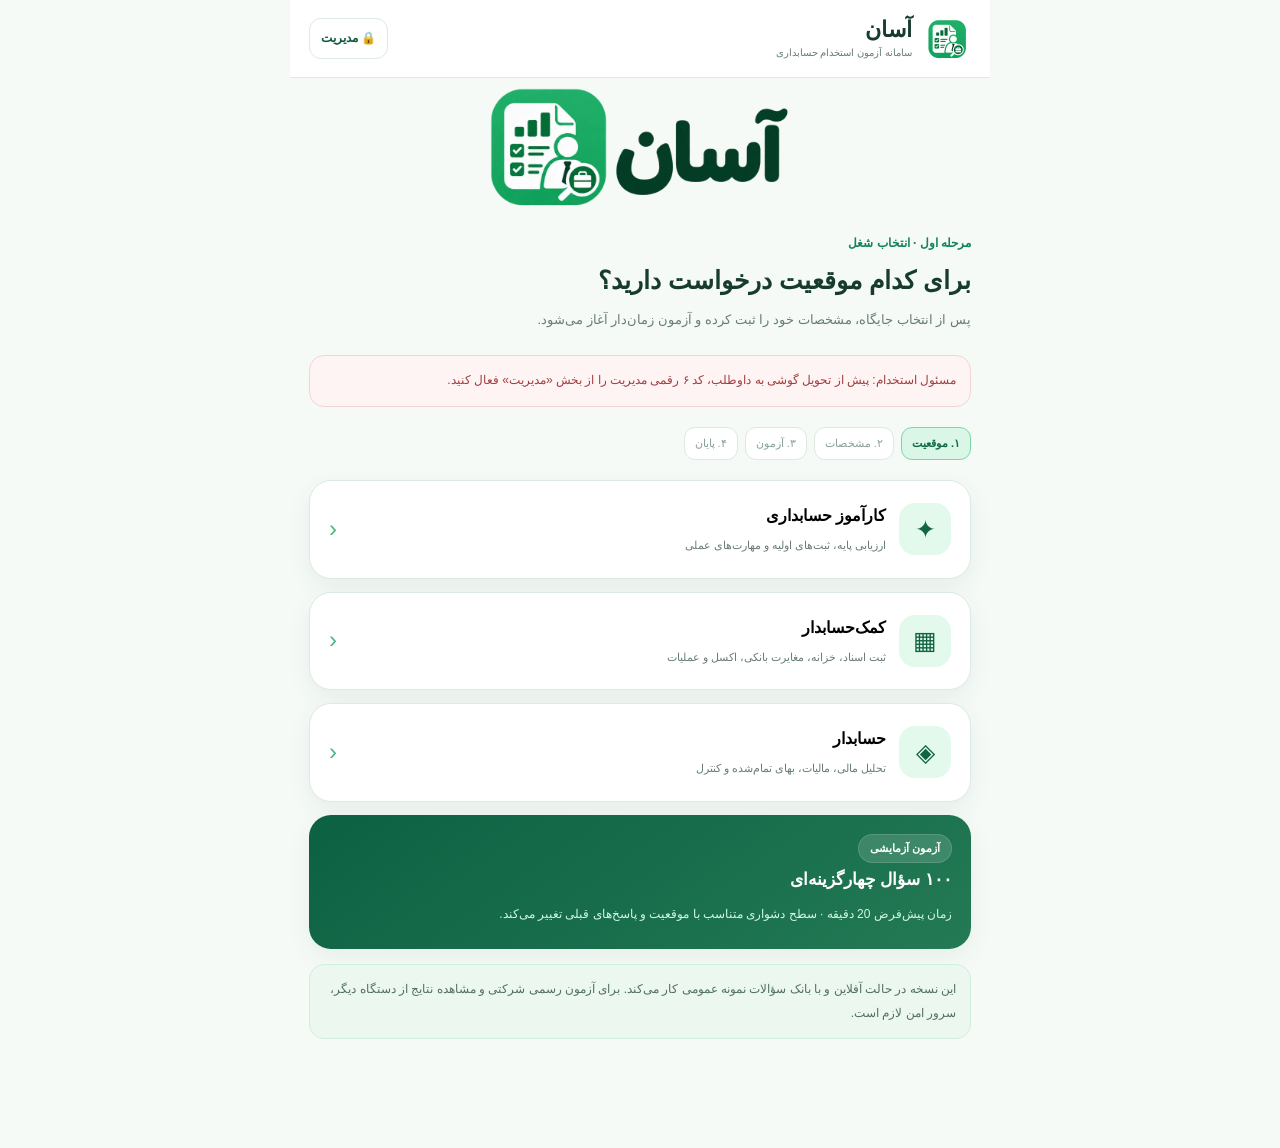
==== commit 653d7b35: "fix(exam): enforce a fixed 20-minute deadline for every new candidate exam" ====
--- a/android-wrapper/app/src/main/assets/demo.html
+++ b/android-wrapper/app/src/main/assets/demo.html
@@ -43,13 +43,13 @@
 // Public demonstration bank. Correct answers embedded in this sample app are NOT confidential.
 const QUESTION_BANK = [{"id":"D01","topic":"اصول و مفاهیم","difficulty":"easy","text":"مانده عادی حساب «هزینه اجاره» در دفاتر چه ماهیتی دارد؟","options":["بستانکار","بدهکار","بدون ماهیت","همیشه صفر"],"answer":1},{"id":"D02","topic":"ثبت اسناد و دفاتر","difficulty":"easy","text":"شرکت یک میز اداری را نقداً به مبلغ ۲۰ میلیون ریال خریداری می‌کند. ثبت صحیح کدام است؟","options":["اثاثه بدهکار / صندوق بستانکار","صندوق بدهکار / اثاثه بستانکار","هزینه حقوق بدهکار / فروش بستانکار","بانک بدهکار / سرمایه بستانکار"],"answer":0},{"id":"D03","topic":"اصلاح و بستن حساب‌ها","difficulty":"medium","text":"بیمه یک‌ساله به مبلغ ۱۲۰ میلیون ریال در ابتدای سال به‌عنوان پیش‌پرداخت ثبت شده است. پس از گذشت ۳ ماه، هزینه بیمه چند میلیون ریال است؟","options":["۱۲۰","۹۰","۳۰","۱۰"],"answer":2},{"id":"D04","topic":"صورت‌های مالی","difficulty":"easy","text":"کدام رابطه، معادله اصلی حسابداری است؟","options":["دارایی = بدهی + حقوق مالکانه","دارایی = درآمد + هزینه","سود = دارایی + بدهی","سرمایه = فروش + موجودی"],"answer":0},{"id":"D05","topic":"استانداردهای حسابداری","difficulty":"medium","text":"با فرض مبنای تعهدی، درآمد خدمات معمولاً در چه زمانی شناسایی می‌شود؟","options":["هنگام وصول وجه در همه شرایط","پس از پایان سال مالی","هنگام ارائه خدمت و تحقق شرایط شناسایی","فقط زمان صدور چک"],"answer":2},{"id":"D06","topic":"خرید و فروش","difficulty":"easy","text":"شرکت ۵۰ میلیون ریال کالا را نسیه فروخته است. صرف‌نظر از بهای تمام‌شده و مالیات، کدام حساب بدهکار می‌شود؟","options":["فروش","حساب‌های دریافتنی","حساب‌های پرداختنی","بانک"],"answer":1},{"id":"D07","topic":"بانک و خزانه","difficulty":"medium","text":"در مغایرت بانکی، «وجه واریزی در راه» باید به کدام مانده اضافه شود؟","options":["مانده دفاتر شرکت","مانده صورت‌حساب بانک","هزینه مالی","حساب فروش"],"answer":1},{"id":"D08","topic":"حساب‌های دریافتنی و پرداختنی","difficulty":"easy","text":"وجهی که مشتری بابت فروش نسیه به شرکت بدهکار است، در چه حسابی ثبت می‌شود؟","options":["حساب‌های پرداختنی","پیش‌دریافت درآمد","حساب‌های دریافتنی","سرمایه"],"answer":2},{"id":"D09","topic":"انبار و موجودی کالا","difficulty":"medium","text":"موجودی اول دوره ۳۰، خرید خالص ۸۰ و موجودی پایان دوره ۲۰ میلیون ریال است. بهای تمام‌شده کالای فروش‌رفته چند میلیون ریال می‌شود؟","options":["۹۰","۱۳۰","۷۰","۶۰"],"answer":0},{"id":"D10","topic":"دارایی ثابت و استهلاک","difficulty":"medium","text":"بهای یک دستگاه ۱۰۰ و ارزش اسقاط ۱۰ میلیون ریال است. عمر مفید ۵ سال و روش خط مستقیم است. استهلاک سالانه چند میلیون ریال است؟","options":["۲۰","۲۲","۱۸","۱۰"],"answer":2},{"id":"D11","topic":"حقوق و دستمزد","difficulty":"easy","text":"اگر حقوق ناخالص ۵۰ و کسورات ۷ میلیون ریال باشد، حقوق خالص پرداختنی چند میلیون ریال است؟","options":["۵۷","۴۳","۵۰","۷"],"answer":1},{"id":"D12","topic":"قانون کار و بیمه","difficulty":"medium","text":"برای محاسبه دقیق حق بیمه حقوق کارکنان در یک سال مشخص، کدام اطلاعات لازم است؟","options":["فقط نام کارگاه","فقط مبلغ فروش","فقط تعداد فاکتورها","مزد مشمول و نرخ‌های قانونی همان دوره"],"answer":3},{"id":"D13","topic":"مالیات‌های مستقیم","difficulty":"medium","text":"کدام اقدام برای رسیدگی مالیاتی قابل اتکاتر است؟","options":["ثبت هزینه بدون مدرک","نگهداری اسناد مثبته هزینه‌ها","حذف فاکتورهای خرید","تغییر تاریخ اسناد پس از رسیدگی"],"answer":1},{"id":"D14","topic":"ارزش افزوده و سامانه مؤدیان","difficulty":"medium","text":"فرض کنید کالای مشمول به مبلغ ۲۰۰ میلیون ریال فروخته شود و نرخ فرضی مالیات ۱۰٪ باشد. مبلغ مالیات چند میلیون ریال است؟","options":["۲۰","۲۲۰","۱۰","۲"],"answer":0},{"id":"D15","topic":"حسابداری صنعتی","difficulty":"medium","text":"مواد مستقیم ۴۰ و دستمزد مستقیم ۳۰ میلیون ریال است. بهای اولیه تولید چند میلیون ریال است؟","options":["۱۰","۱۰۰","۷۰","۴۰"],"answer":2},{"id":"D16","topic":"حسابداری مدیریت و بودجه","difficulty":"hard","text":"قیمت فروش هر واحد ۲۰۰ هزار، هزینه متغیر هر واحد ۱۲۰ هزار و هزینه ثابت کل ۸۰ میلیون ریال است. نقطه سر‌به‌سر چند واحد است؟","options":["۶۶۷","۴۰۰","۱۶۰۰","۱۰۰۰"],"answer":3},{"id":"D17","topic":"پیمانکاری و پروژه","difficulty":"medium","text":"طبق مفروضات قراردادی، هزینه برآوردی کل پروژه ۵۰۰ و هزینه انجام‌شده قابل اتکا ۲۰۰ میلیون ریال است. درصد پیشرفت بر اساس روش هزینه به هزینه چقدر است؟","options":["۶۰٪","۴۰٪","۲۰٪","۸۰٪"],"answer":1},{"id":"D18","topic":"حسابداری شرکت‌ها","difficulty":"easy","text":"ورود نقدی ۱۰۰ میلیون ریال توسط مالک به شرکت چه اثری بر معادله حسابداری دارد؟","options":["دارایی افزایش و سرمایه کاهش","بدهی افزایش و دارایی کاهش","دارایی و حقوق مالکانه افزایش","فقط درآمد افزایش"],"answer":2},{"id":"D19","topic":"حسابرسی و کنترل داخلی","difficulty":"medium","text":"کدام کنترل برای کاهش خطر سوءاستفاده از وجوه نقد مناسب‌تر است؟","options":["تفکیک وظیفه دریافت وجه و ثبت حسابداری","واگذاری همه وظایف به یک نفر","حذف تطبیق بانک","عدم ثبت رسید"],"answer":0},{"id":"D20","topic":"اکسل و تحلیل مالی","difficulty":"easy","text":"برای جمع‌زدن سلول‌های B2 تا B10 در اکسل از کدام فرمول استفاده می‌شود؟","options":["=COUNT(B2:B10)","=SUM(B2:B10)","=AVERAGE(B2:B10)","=MAX(B2:B10)"],"answer":1},{"id":"D21","topic":"نرم‌افزار حسابداری و ERP","difficulty":"medium","text":"برای پیگیری منشأ یک ثبت مالی در نرم‌افزار حسابداری، کدام قابلیت مهم‌تر است؟","options":["تغییر رنگ منو","افزایش اندازه فونت","نمایش گزارش هواشناسی","ردیابی سند و سابقه تغییرات"],"answer":3},{"id":"D22","topic":"ارز و بازرگانی خارجی","difficulty":"hard","text":"شرکت ۱۰۰۰ واحد ارز دریافتنی دارد. نرخ تسعیر هر واحد از ۵۰۰٬۰۰۰ به ۵۲۰٬۰۰۰ ریال افزایش یافته است. سود تسعیر چند میلیون ریال است؟","options":["۵۲۰","۲۰","۵۰۰","۲"],"answer":1},{"id":"D23","topic":"حسابداری کسب‌وکارها","difficulty":"medium","text":"در فروشگاه مواد غذایی، برای کاهش خطای موجودی کالاهای تاریخ‌دار کدام کنترل مؤثرتر است؟","options":["ثبت دوره‌ای موجودی و کنترل تاریخ انقضا","ثبت فقط مبلغ فروش","حذف کد کالا","ثبت کلی خرید بدون اقلام"],"answer":0},{"id":"D24","topic":"بخش عمومی و غیرانتفاعی","difficulty":"medium","text":"کمک مالی که طبق قرارداد فقط باید صرف خرید تجهیزات شود، در گزارشگری مؤسسه غیرانتفاعی چگونه باید مدیریت شود؟","options":["مانند وجه بدون محدودیت","به‌عنوان فروش کالا","با رهگیری محدودیت مصرف مطابق چارچوب مربوط","بدون ثبت در دفاتر"],"answer":2},{"id":"D25","topic":"خطایابی و تصمیم عملی","difficulty":"hard","text":"تراز آزمایشی ۱۲ میلیون ریال اختلاف دارد و یک ثبت بدهکار ۱۲ میلیون ریالی انجام نشده است. راه درست چیست؟","options":["ثبت تصادفی در حساب بانک","شناسایی سند و اصلاح ثبت با مستندات","حذف تراز آزمایشی","دو برابرکردن حساب بستانکار"],"answer":1},{"id":"D26","topic":"اصول تعهدی","difficulty":"hard","text":"خدمات به مبلغ ۸۰ میلیون ریال در اسفند ارائه شده ولی وجه در فروردین دریافت می‌شود. با فرض تحقق شرایط شناسایی، درآمد متعلق به کدام ماه است؟","options":["فروردین","بهمن","اسفند","اردیبهشت"],"answer":2},{"id":"D27","topic":"ذخیره مطالبات","difficulty":"hard","text":"مانده حساب‌های دریافتنی ۲۰۰ میلیون ریال است. ذخیره موردنیاز پایان سال ۵٪ و مانده بستانکار ذخیره قبل از تعدیل ۳ میلیون ریال است. هزینه مطالبات مشکوک‌الوصول چند میلیون ریال است؟","options":["۷","۱۰","۱۳","۳"],"answer":0},{"id":"D28","topic":"انحرافات هزینه","difficulty":"hard","text":"مقدار واقعی مصرف ۱۱۰ واحد، مقدار استاندارد مجاز ۱۰۰ واحد و نرخ استاندارد هر واحد ۲۰ هزار ریال است. انحراف مقداری مواد چند هزار ریال نامساعد است؟","options":["۱۰۰","۱۱۰","۲۰۰","۲۰"],"answer":2},{"id":"D29","topic":"صورت جریان نقد","difficulty":"medium","text":"دریافت وجه نقد از مشتری بابت فروش عادی شرکت معمولاً در کدام گروه صورت جریان وجه نقد قرار می‌گیرد؟","options":["فعالیت‌های عملیاتی","فعالیت‌های سرمایه‌گذاری","فعالیت‌های تأمین مالی","تغییرات غیرنقدی"],"answer":0},{"id":"D30","topic":"کنترل اسناد","difficulty":"medium","text":"در بررسی یک فاکتور خرید قبل از پرداخت، کدام کنترل مناسب است؟","options":["پرداخت بدون سند","تطبیق سفارش، رسید دریافت کالا و فاکتور","ثبت پرداخت به حساب فروش","حذف تأیید مسئول خرید"],"answer":1},{"id":"P031","topic":"اصول و مفاهیم","difficulty":"easy","text":"شرکتی 80 میلیون ریال دارایی و 30 میلیون ریال بدهی دارد. حقوق مالکانه چند میلیون ریال است؟","options":["30","80","110","50"],"answer":3,"explanation":"حقوق مالکانه = دارایی منهای بدهی = 50 میلیون ریال."},{"id":"P032","topic":"صورت‌های مالی","difficulty":"medium","text":"درآمد دوره 120 و کل هزینه‌های دوره 40 میلیون ریال است. سود خالص چند میلیون ریال می‌شود؟","options":["120","160","40","80"],"answer":3,"explanation":"سود خالص = درآمد − هزینه = 80."},{"id":"P033","topic":"انبار و موجودی کالا","difficulty":"medium","text":"موجودی ابتدای دوره 80، خرید خالص 160 و موجودی پایان دوره 30 میلیون ریال است. بهای تمام‌شده کالای فروش‌رفته چقدر است؟","options":["130","210","110","270"],"answer":1,"explanation":"بهای تمام‌شده = موجودی اول + خرید خالص − موجودی پایان = 210."},{"id":"P034","topic":"دریافتنی‌ها و پرداختنی‌ها","difficulty":"easy","text":"مانده بدهی به تأمین‌کننده 80 میلیون ریال است. شرکت 30 میلیون ریال از آن را پرداخت می‌کند. مانده حساب‌های پرداختنی چقدر است؟","options":["50","110","80","30"],"answer":0,"explanation":"بدهی با پرداخت کاهش می‌یابد؛ مانده 50."},{"id":"P035","topic":"دارایی ثابت و استهلاک","difficulty":"medium","text":"بهای دارایی 800 و ارزش اسقاط آن 60 میلیون ریال است. عمر مفید ۵ سال است؛ استهلاک سالانه خط مستقیم چند میلیون ریال است؟","options":["160","740","172","148"],"answer":3,"explanation":"استهلاک = (بها − ارزش اسقاط) تقسیم بر عمر = 148."},{"id":"P036","topic":"حقوق و دستمزد","difficulty":"easy","text":"حقوق ناخالص کارمند 80 و کسورات قانونی و توافقی جمعاً 30 میلیون ریال است. خالص پرداختنی چند میلیون ریال خواهد بود؟","options":["110","50","30","80"],"answer":1,"explanation":"خالص پرداختنی = ناخالص − کسورات = 50."},{"id":"P037","topic":"ارزش افزوده و سامانه مؤدیان","difficulty":"medium","text":"در یک مثال فرضی و صرفاً محاسباتی، مبلغ فروش بدون مالیات 800 میلیون ریال و نرخ فرضی ارزش افزوده ۱۰٪ است. مالیات این فروش چند میلیون ریال می‌شود؟","options":["720","80","880","800"],"answer":1,"explanation":"۱۰٪ از 800 = 80 میلیون ریال. این نرخ فرضی است."},{"id":"P038","topic":"خرید و فروش","difficulty":"medium","text":"فروش خالص 240 و بهای تمام‌شده کالای فروش‌رفته 60 میلیون ریال است. سود ناخالص چقدر است؟","options":["180","240","60","300"],"answer":0,"explanation":"سود ناخالص = فروش خالص − بهای تمام‌شده = 180."},{"id":"P039","topic":"بانک و خزانه","difficulty":"hard","text":"مانده بانک در دفاتر شرکت 80 میلیون ریال است. بانک 8 میلیون ریال کارمزد کسر و 3 میلیون ریال سود بانکی واریز کرده که در دفاتر ثبت نشده‌اند. مانده اصلاح‌شده دفاتر چقدر می‌شود؟","options":["75","69","91","85"],"answer":0,"explanation":"از دفاتر هزینه کارمزد کم و سود اضافه می‌شود: 75."},{"id":"P040","topic":"اصلاح و بستن حساب‌ها","difficulty":"medium","text":"بیمه ۱۲ماهه به مبلغ 96 میلیون ریال در حساب پیش‌پرداخت ثبت شده است. پس از سپری‌شدن 2 ماه، هزینه بیمه شناسایی‌شده چند میلیون ریال است؟","options":["8","80","96","16"],"answer":3,"explanation":"سهم هزینه = کل پیش‌پرداخت × 2/۱۲ = 16."},{"id":"P041","topic":"ارز و بازرگانی خارجی","difficulty":"hard","text":"شرکت 1000 واحد ارز دریافتنی دارد. نرخ هر واحد از ۵۰۰٬۰۰۰ ریال به 502,000 ریال افزایش یافته است. سود تسعیر چند میلیون ریال است؟","options":["4","2","3","20"],"answer":1,"explanation":"تفاوت نرخ × تعداد ارز = 1000 × 2000 ریال = 2 میلیون ریال."},{"id":"P042","topic":"پیمانکاری و پروژه","difficulty":"medium","text":"صورت‌وضعیت تأییدشده پیمانکار 800 میلیون ریال است و بر اساس قرارداد فرضی، ۱۰٪ آن به‌عنوان سپرده حسن انجام کار نگهداری می‌شود. مبلغ قابل پرداخت پیش از سایر کسورات چند میلیون ریال است؟","options":["800","880","720","80"],"answer":2,"explanation":"۹۰٪ صورت وضعیت = 720."},{"id":"P043","topic":"حسابداری مدیریت و بودجه","difficulty":"hard","text":"هزینه ثابت دوره 800 میلیون ریال، قیمت فروش هر واحد 20 و هزینه متغیر هر واحد 10 میلیون ریال است. نقطه سربه‌سر چند واحد است؟","options":["100","40","80","160"],"answer":2,"explanation":"نقطه سربه‌سر = هزینه ثابت ÷ (قیمت فروش − هزینه متغیر) = 80 واحد."},{"id":"P044","topic":"دریافتنی‌ها و پرداختنی‌ها","difficulty":"medium","text":"مانده ناخالص حساب‌های دریافتنی 800 میلیون ریال است. شرکت بر اساس برآورد داخلی خود، ۵٪ را مشکوک‌الوصول می‌داند. ذخیره لازم چند میلیون ریال است؟","options":["160","40","80","800"],"answer":1,"explanation":"۵٪ × 800 = 40."},{"id":"P045","topic":"صنعتی و بهای تمام‌شده","difficulty":"medium","text":"مواد مستقیم 80، دستمزد مستقیم 30 و سربار ساخت 12 میلیون ریال است. مجموع هزینه‌های تولید (بدون تغییر کالای در جریان) چند میلیون ریال می‌شود؟","options":["92","152","122","110"],"answer":2,"explanation":"جمع مواد مستقیم + دستمزد مستقیم + سربار = 122."},{"id":"P046","topic":"صنعتی و بهای تمام‌شده","difficulty":"hard","text":"سربار برآوردی 800 میلیون ریال و ساعات کار مستقیم کل 100 ساعت است. سفارشی با 20 ساعت کار مستقیم، چه میزان سربار جذب می‌کند (میلیون ریال)؟","options":["800","320","640","160"],"answer":3,"explanation":"نرخ جذب = 800/100؛ ضرب در 20 ساعت = 160."},{"id":"P047","topic":"صورت‌های مالی","difficulty":"medium","text":"شرکت در این دوره 80 میلیون ریال فروش نقد و 30 میلیون ریال فروش نسیه دارد. با فرض نبود سایر جریان‌ها، وجه نقد حاصل از این فروش‌ها چند میلیون ریال است؟","options":["110","30","50","80"],"answer":3,"explanation":"فروش نسیه در لحظه فروش جریان وجه نقد ایجاد نمی‌کند؛ دریافت نقدی 80 است."},{"id":"P048","topic":"انبار و موجودی کالا","difficulty":"hard","text":"با روش FIFO، 10 واحد کالا با بهای واحد 5 و سپس 10 واحد با بهای واحد 10 میلیون ریال خریداری شده است. بهای تمام‌شده فروش 15 واحد چند میلیون ریال است؟","options":["150","125","100","75"],"answer":2,"explanation":"FIFO ابتدا لایه اول و سپس ۵ واحد از لایه دوم: 10×5+۵×10=100."},{"id":"P049","topic":"حسابرسی و کنترل داخلی","difficulty":"medium","text":"موجودی صندوق طبق دفاتر 80 و شمارش فیزیکی 30 میلیون ریال است. کسری صندوق چند میلیون ریال است؟","options":["110","50","80","30"],"answer":1,"explanation":"کسری صندوق = مانده دفاتر منهای موجودی واقعی = 50."},{"id":"P050","topic":"صورت‌های مالی","difficulty":"hard","text":"دارایی جاری 400، موجودی کالا 60 و بدهی جاری 50 میلیون ریال است. با فرض نداشتن سایر اقلام کاهنده، نسبت آنی را تا دو رقم اعشار محاسبه کنید.","options":["6.80","9.20","1.20","8.00"],"answer":0,"explanation":"نسبت آنی = (دارایی جاری − موجودی کالا) ÷ بدهی جاری = 6.80."},{"id":"P051","topic":"اصول و مفاهیم","difficulty":"easy","text":"شرکتی 120 میلیون ریال دارایی و 50 میلیون ریال بدهی دارد. حقوق مالکانه چند میلیون ریال است؟","options":["170","50","120","70"],"answer":3,"explanation":"حقوق مالکانه = دارایی منهای بدهی = 70 میلیون ریال."},{"id":"P052","topic":"صورت‌های مالی","difficulty":"medium","text":"درآمد دوره 160 و کل هزینه‌های دوره 60 میلیون ریال است. سود خالص چند میلیون ریال می‌شود؟","options":["100","220","60","160"],"answer":0,"explanation":"سود خالص = درآمد − هزینه = 100."},{"id":"P053","topic":"انبار و موجودی کالا","difficulty":"medium","text":"موجودی ابتدای دوره 120، خرید خالص 240 و موجودی پایان دوره 50 میلیون ریال است. بهای تمام‌شده کالای فروش‌رفته چقدر است؟","options":["190","310","170","410"],"answer":1,"explanation":"بهای تمام‌شده = موجودی اول + خرید خالص − موجودی پایان = 310."},{"id":"P054","topic":"دریافتنی‌ها و پرداختنی‌ها","difficulty":"easy","text":"مانده بدهی به تأمین‌کننده 120 میلیون ریال است. شرکت 50 میلیون ریال از آن را پرداخت می‌کند. مانده حساب‌های پرداختنی چقدر است؟","options":["70","170","50","120"],"answer":0,"explanation":"بدهی با پرداخت کاهش می‌یابد؛ مانده 70."},{"id":"P055","topic":"دارایی ثابت و استهلاک","difficulty":"medium","text":"بهای دارایی 1200 و ارزش اسقاط آن 100 میلیون ریال است. عمر مفید ۵ سال است؛ استهلاک سالانه خط مستقیم چند میلیون ریال است؟","options":["240","1100","220","260"],"answer":2,"explanation":"استهلاک = (بها − ارزش اسقاط) تقسیم بر عمر = 220."},{"id":"P056","topic":"حقوق و دستمزد","difficulty":"easy","text":"حقوق ناخالص کارمند 120 و کسورات قانونی و توافقی جمعاً 50 میلیون ریال است. خالص پرداختنی چند میلیون ریال خواهد بود؟","options":["120","170","50","70"],"answer":3,"explanation":"خالص پرداختنی = ناخالص − کسورات = 70."},{"id":"P057","topic":"ارزش افزوده و سامانه مؤدیان","difficulty":"medium","text":"در یک مثال فرضی و صرفاً محاسباتی، مبلغ فروش بدون مالیات 1200 میلیون ریال و نرخ فرضی ارزش افزوده ۱۰٪ است. مالیات این فروش چند میلیون ریال می‌شود؟","options":["1200","1320","1080","120"],"answer":3,"explanation":"۱۰٪ از 1200 = 120 میلیون ریال. این نرخ فرضی است."},{"id":"P058","topic":"خرید و فروش","difficulty":"medium","text":"فروش خالص 360 و بهای تمام‌شده کالای فروش‌رفته 100 میلیون ریال است. سود ناخالص چقدر است؟","options":["260","460","360","100"],"answer":0,"explanation":"سود ناخالص = فروش خالص − بهای تمام‌شده = 260."},{"id":"P059","topic":"بانک و خزانه","difficulty":"hard","text":"مانده بانک در دفاتر شرکت 120 میلیون ریال است. بانک 10 میلیون ریال کارمزد کسر و 4 میلیون ریال سود بانکی واریز کرده که در دفاتر ثبت نشده‌اند. مانده اصلاح‌شده دفاتر چقدر می‌شود؟","options":["134","114","106","126"],"answer":1,"explanation":"از دفاتر هزینه کارمزد کم و سود اضافه می‌شود: 114."},{"id":"P060","topic":"اصلاح و بستن حساب‌ها","difficulty":"medium","text":"بیمه ۱۲ماهه به مبلغ 108 میلیون ریال در حساب پیش‌پرداخت ثبت شده است. پس از سپری‌شدن 4 ماه، هزینه بیمه شناسایی‌شده چند میلیون ریال است؟","options":["108","36","9","72"],"answer":1,"explanation":"سهم هزینه = کل پیش‌پرداخت × 4/۱۲ = 36."},{"id":"P061","topic":"ارز و بازرگانی خارجی","difficulty":"hard","text":"شرکت 2000 واحد ارز دریافتنی دارد. نرخ هر واحد از ۵۰۰٬۰۰۰ ریال به 503,000 ریال افزایش یافته است. سود تسعیر چند میلیون ریال است؟","options":["6","8","60","9"],"answer":0,"explanation":"تفاوت نرخ × تعداد ارز = 2000 × 3000 ریال = 6 میلیون ریال."},{"id":"P062","topic":"پیمانکاری و پروژه","difficulty":"medium","text":"صورت‌وضعیت تأییدشده پیمانکار 1200 میلیون ریال است و بر اساس قرارداد فرضی، ۱۰٪ آن به‌عنوان سپرده حسن انجام کار نگهداری می‌شود. مبلغ قابل پرداخت پیش از سایر کسورات چند میلیون ریال است؟","options":["1200","120","1320","1080"],"answer":3,"explanation":"۹۰٪ صورت وضعیت = 1080."},{"id":"P063","topic":"حسابداری مدیریت و بودجه","difficulty":"hard","text":"هزینه ثابت دوره 1440 میلیون ریال، قیمت فروش هر واحد 25 و هزینه متغیر هر واحد 13 میلیون ریال است. نقطه سربه‌سر چند واحد است؟","options":["57","140","240","120"],"answer":3,"explanation":"نقطه سربه‌سر = هزینه ثابت ÷ (قیمت فروش − هزینه متغیر) = 120 واحد."},{"id":"P064","topic":"دریافتنی‌ها و پرداختنی‌ها","difficulty":"medium","text":"مانده ناخالص حساب‌های دریافتنی 1200 میلیون ریال است. شرکت بر اساس برآورد داخلی خود، ۵٪ را مشکوک‌الوصول می‌داند. ذخیره لازم چند میلیون ریال است؟","options":["60","120","1200","240"],"answer":0,"explanation":"۵٪ × 1200 = 60."},{"id":"P065","topic":"صنعتی و بهای تمام‌شده","difficulty":"medium","text":"مواد مستقیم 120، دستمزد مستقیم 50 و سربار ساخت 30 میلیون ریال است. مجموع هزینه‌های تولید (بدون تغییر کالای در جریان) چند میلیون ریال می‌شود؟","options":["200","250","170","150"],"answer":0,"explanation":"جمع مواد مستقیم + دستمزد مستقیم + سربار = 200."},{"id":"P066","topic":"صنعتی و بهای تمام‌شده","difficulty":"hard","text":"سربار برآوردی 1200 میلیون ریال و ساعات کار مستقیم کل 200 ساعت است. سفارشی با 40 ساعت کار مستقیم، چه میزان سربار جذب می‌کند (میلیون ریال)؟","options":["960","480","1200","240"],"answer":3,"explanation":"نرخ جذب = 1200/200؛ ضرب در 40 ساعت = 240."},{"id":"P067","topic":"صورت‌های مالی","difficulty":"medium","text":"شرکت در این دوره 120 میلیون ریال فروش نقد و 50 میلیون ریال فروش نسیه دارد. با فرض نبود سایر جریان‌ها، وجه نقد حاصل از این فروش‌ها چند میلیون ریال است؟","options":["120","170","70","50"],"answer":0,"explanation":"فروش نسیه در لحظه فروش جریان وجه نقد ایجاد نمی‌کند؛ دریافت نقدی 120 است."},{"id":"P068","topic":"انبار و موجودی کالا","difficulty":"hard","text":"با روش FIFO، 12 واحد کالا با بهای واحد 6 و سپس 12 واحد با بهای واحد 11 میلیون ریال خریداری شده است. بهای تمام‌شده فروش 17 واحد چند میلیون ریال است؟","options":["162","127","187","102"],"answer":1,"explanation":"FIFO ابتدا لایه اول و سپس ۵ واحد از لایه دوم: 12×6+۵×11=127."},{"id":"P069","topic":"حسابرسی و کنترل داخلی","difficulty":"medium","text":"موجودی صندوق طبق دفاتر 120 و شمارش فیزیکی 50 میلیون ریال است. کسری صندوق چند میلیون ریال است؟","options":["120","170","70","50"],"answer":2,"explanation":"کسری صندوق = مانده دفاتر منهای موجودی واقعی = 70."},{"id":"P070","topic":"صورت‌های مالی","difficulty":"hard","text":"دارایی جاری 600، موجودی کالا 100 و بدهی جاری 100 میلیون ریال است. با فرض نداشتن سایر اقلام کاهنده، نسبت آنی را تا دو رقم اعشار محاسبه کنید.","options":["1.00","5.00","7.00","6.00"],"answer":1,"explanation":"نسبت آنی = (دارایی جاری − موجودی کالا) ÷ بدهی جاری = 5.00."},{"id":"P071","topic":"اصول و مفاهیم","difficulty":"easy","text":"شرکتی 200 میلیون ریال دارایی و 90 میلیون ریال بدهی دارد. حقوق مالکانه چند میلیون ریال است؟","options":["200","110","290","90"],"answer":1,"explanation":"حقوق مالکانه = دارایی منهای بدهی = 110 میلیون ریال."},{"id":"P072","topic":"صورت‌های مالی","difficulty":"medium","text":"درآمد دوره 240 و کل هزینه‌های دوره 100 میلیون ریال است. سود خالص چند میلیون ریال می‌شود؟","options":["240","140","100","340"],"answer":1,"explanation":"سود خالص = درآمد − هزینه = 140."},{"id":"P073","topic":"انبار و موجودی کالا","difficulty":"medium","text":"موجودی ابتدای دوره 200، خرید خالص 400 و موجودی پایان دوره 90 میلیون ریال است. بهای تمام‌شده کالای فروش‌رفته چقدر است؟","options":["290","310","690","510"],"answer":3,"explanation":"بهای تمام‌شده = موجودی اول + خرید خالص − موجودی پایان = 510."},{"id":"P074","topic":"دریافتنی‌ها و پرداختنی‌ها","difficulty":"easy","text":"مانده بدهی به تأمین‌کننده 200 میلیون ریال است. شرکت 90 میلیون ریال از آن را پرداخت می‌کند. مانده حساب‌های پرداختنی چقدر است؟","options":["90","200","290","110"],"answer":3,"explanation":"بدهی با پرداخت کاهش می‌یابد؛ مانده 110."},{"id":"P075","topic":"دارایی ثابت و استهلاک","difficulty":"medium","text":"بهای دارایی 2000 و ارزش اسقاط آن 180 میلیون ریال است. عمر مفید ۵ سال است؛ استهلاک سالانه خط مستقیم چند میلیون ریال است؟","options":["364","436","1820","400"],"answer":0,"explanation":"استهلاک = (بها − ارزش اسقاط) تقسیم بر عمر = 364."},{"id":"P076","topic":"حقوق و دستمزد","difficulty":"easy","text":"حقوق ناخالص کارمند 200 و کسورات قانونی و توافقی جمعاً 90 میلیون ریال است. خالص پرداختنی چند میلیون ریال خواهد بود؟","options":["200","110","290","90"],"answer":1,"explanation":"خالص پرداختنی = ناخالص − کسورات = 110."},{"id":"P077","topic":"ارزش افزوده و سامانه مؤدیان","difficulty":"medium","text":"در یک مثال فرضی و صرفاً محاسباتی، مبلغ فروش بدون مالیات 2000 میلیون ریال و نرخ فرضی ارزش افزوده ۱۰٪ است. مالیات این فروش چند میلیون ریال می‌شود؟","options":["200","2200","1800","2000"],"answer":0,"explanation":"۱۰٪ از 2000 = 200 میلیون ریال. این نرخ فرضی است."},{"id":"P078","topic":"خرید و فروش","difficulty":"medium","text":"فروش خالص 600 و بهای تمام‌شده کالای فروش‌رفته 180 میلیون ریال است. سود ناخالص چقدر است؟","options":["780","600","180","420"],"answer":3,"explanation":"سود ناخالص = فروش خالص − بهای تمام‌شده = 420."},{"id":"P079","topic":"بانک و خزانه","difficulty":"hard","text":"مانده بانک در دفاتر شرکت 200 میلیون ریال است. بانک 12 میلیون ریال کارمزد کسر و 5 میلیون ریال سود بانکی واریز کرده که در دفاتر ثبت نشده‌اند. مانده اصلاح‌شده دفاتر چقدر می‌شود؟","options":["193","183","207","217"],"answer":0,"explanation":"از دفاتر هزینه کارمزد کم و سود اضافه می‌شود: 193."},{"id":"P080","topic":"اصلاح و بستن حساب‌ها","difficulty":"medium","text":"بیمه ۱۲ماهه به مبلغ 120 میلیون ریال در حساب پیش‌پرداخت ثبت شده است. پس از سپری‌شدن 6 ماه، هزینه بیمه شناسایی‌شده چند میلیون ریال است؟","options":["10","50","120","60"],"answer":3,"explanation":"سهم هزینه = کل پیش‌پرداخت × 6/۱۲ = 60."},{"id":"P081","topic":"ارز و بازرگانی خارجی","difficulty":"hard","text":"شرکت 3000 واحد ارز دریافتنی دارد. نرخ هر واحد از ۵۰۰٬۰۰۰ ریال به 504,000 ریال افزایش یافته است. سود تسعیر چند میلیون ریال است؟","options":["16","15","120","12"],"answer":3,"explanation":"تفاوت نرخ × تعداد ارز = 3000 × 4000 ریال = 12 میلیون ریال."},{"id":"P082","topic":"پیمانکاری و پروژه","difficulty":"medium","text":"صورت‌وضعیت تأییدشده پیمانکار 2000 میلیون ریال است و بر اساس قرارداد فرضی، ۱۰٪ آن به‌عنوان سپرده حسن انجام کار نگهداری می‌شود. مبلغ قابل پرداخت پیش از سایر کسورات چند میلیون ریال است؟","options":["2000","1800","200","2200"],"answer":1,"explanation":"۹۰٪ صورت وضعیت = 1800."},{"id":"P083","topic":"حسابداری مدیریت و بودجه","difficulty":"hard","text":"هزینه ثابت دوره 2100 میلیون ریال، قیمت فروش هر واحد 30 و هزینه متغیر هر واحد 16 میلیون ریال است. نقطه سربه‌سر چند واحد است؟","options":["70","170","300","150"],"answer":3,"explanation":"نقطه سربه‌سر = هزینه ثابت ÷ (قیمت فروش − هزینه متغیر) = 150 واحد."},{"id":"P084","topic":"دریافتنی‌ها و پرداختنی‌ها","difficulty":"medium","text":"مانده ناخالص حساب‌های دریافتنی 2000 میلیون ریال است. شرکت بر اساس برآورد داخلی خود، ۵٪ را مشکوک‌الوصول می‌داند. ذخیره لازم چند میلیون ریال است؟","options":["400","200","2000","100"],"answer":3,"explanation":"۵٪ × 2000 = 100."},{"id":"P085","topic":"صنعتی و بهای تمام‌شده","difficulty":"medium","text":"مواد مستقیم 200، دستمزد مستقیم 90 و سربار ساخت 45 میلیون ریال است. مجموع هزینه‌های تولید (بدون تغییر کالای در جریان) چند میلیون ریال می‌شود؟","options":["245","425","290","335"],"answer":3,"explanation":"جمع مواد مستقیم + دستمزد مستقیم + سربار = 335."},{"id":"P086","topic":"صنعتی و بهای تمام‌شده","difficulty":"hard","text":"سربار برآوردی 2000 میلیون ریال و ساعات کار مستقیم کل 250 ساعت است. سفارشی با 50 ساعت کار مستقیم، چه میزان سربار جذب می‌کند (میلیون ریال)؟","options":["2000","400","800","1600"],"answer":1,"explanation":"نرخ جذب = 2000/250؛ ضرب در 50 ساعت = 400."},{"id":"P087","topic":"صورت‌های مالی","difficulty":"medium","text":"شرکت در این دوره 200 میلیون ریال فروش نقد و 90 میلیون ریال فروش نسیه دارد. با فرض نبود سایر جریان‌ها، وجه نقد حاصل از این فروش‌ها چند میلیون ریال است؟","options":["200","290","90","110"],"answer":0,"explanation":"فروش نسیه در لحظه فروش جریان وجه نقد ایجاد نمی‌کند؛ دریافت نقدی 200 است."},{"id":"P088","topic":"انبار و موجودی کالا","difficulty":"hard","text":"با روش FIFO، 14 واحد کالا با بهای واحد 7 و سپس 14 واحد با بهای واحد 12 میلیون ریال خریداری شده است. بهای تمام‌شده فروش 19 واحد چند میلیون ریال است؟","options":["203","158","228","133"],"answer":1,"explanation":"FIFO ابتدا لایه اول و سپس ۵ واحد از لایه دوم: 14×7+۵×12=158."},{"id":"P089","topic":"حسابرسی و کنترل داخلی","difficulty":"medium","text":"موجودی صندوق طبق دفاتر 200 و شمارش فیزیکی 90 میلیون ریال است. کسری صندوق چند میلیون ریال است؟","options":["200","290","90","110"],"answer":3,"explanation":"کسری صندوق = مانده دفاتر منهای موجودی واقعی = 110."},{"id":"P090","topic":"صورت‌های مالی","difficulty":"hard","text":"دارایی جاری 1000، موجودی کالا 180 و بدهی جاری 150 میلیون ریال است. با فرض نداشتن سایر اقلام کاهنده، نسبت آنی را تا دو رقم اعشار محاسبه کنید.","options":["7.87","1.20","5.47","6.67"],"answer":2,"explanation":"نسبت آنی = (دارایی جاری − موجودی کالا) ÷ بدهی جاری = 5.47."},{"id":"P091","topic":"اصول و مفاهیم","difficulty":"easy","text":"شرکتی 350 میلیون ریال دارایی و 150 میلیون ریال بدهی دارد. حقوق مالکانه چند میلیون ریال است؟","options":["350","500","150","200"],"answer":3,"explanation":"حقوق مالکانه = دارایی منهای بدهی = 200 میلیون ریال."},{"id":"P092","topic":"صورت‌های مالی","difficulty":"medium","text":"درآمد دوره 390 و کل هزینه‌های دوره 160 میلیون ریال است. سود خالص چند میلیون ریال می‌شود؟","options":["390","550","230","160"],"answer":2,"explanation":"سود خالص = درآمد − هزینه = 230."},{"id":"P093","topic":"انبار و موجودی کالا","difficulty":"medium","text":"موجودی ابتدای دوره 350، خرید خالص 700 و موجودی پایان دوره 150 میلیون ریال است. بهای تمام‌شده کالای فروش‌رفته چقدر است؟","options":["1200","550","500","900"],"answer":3,"explanation":"بهای تمام‌شده = موجودی اول + خرید خالص − موجودی پایان = 900."},{"id":"P094","topic":"دریافتنی‌ها و پرداختنی‌ها","difficulty":"easy","text":"مانده بدهی به تأمین‌کننده 350 میلیون ریال است. شرکت 150 میلیون ریال از آن را پرداخت می‌کند. مانده حساب‌های پرداختنی چقدر است؟","options":["350","150","200","500"],"answer":2,"explanation":"بدهی با پرداخت کاهش می‌یابد؛ مانده 200."},{"id":"P095","topic":"دارایی ثابت و استهلاک","difficulty":"medium","text":"بهای دارایی 3500 و ارزش اسقاط آن 300 میلیون ریال است. عمر مفید ۵ سال است؛ استهلاک سالانه خط مستقیم چند میلیون ریال است؟","options":["700","3200","760","640"],"answer":3,"explanation":"استهلاک = (بها − ارزش اسقاط) تقسیم بر عمر = 640."},{"id":"P096","topic":"حقوق و دستمزد","difficulty":"easy","text":"حقوق ناخالص کارمند 350 و کسورات قانونی و توافقی جمعاً 150 میلیون ریال است. خالص پرداختنی چند میلیون ریال خواهد بود؟","options":["500","150","200","350"],"answer":2,"explanation":"خالص پرداختنی = ناخالص − کسورات = 200."},{"id":"P097","topic":"ارزش افزوده و سامانه مؤدیان","difficulty":"medium","text":"در یک مثال فرضی و صرفاً محاسباتی، مبلغ فروش بدون مالیات 3500 میلیون ریال و نرخ فرضی ارزش افزوده ۱۰٪ است. مالیات این فروش چند میلیون ریال می‌شود؟","options":["350","3500","3850","3150"],"answer":0,"explanation":"۱۰٪ از 3500 = 350 میلیون ریال. این نرخ فرضی است."},{"id":"P098","topic":"خرید و فروش","difficulty":"medium","text":"فروش خالص 1050 و بهای تمام‌شده کالای فروش‌رفته 300 میلیون ریال است. سود ناخالص چقدر است؟","options":["750","300","1350","1050"],"answer":0,"explanation":"سود ناخالص = فروش خالص − بهای تمام‌شده = 750."},{"id":"P099","topic":"بانک و خزانه","difficulty":"hard","text":"مانده بانک در دفاتر شرکت 350 میلیون ریال است. بانک 14 میلیون ریال کارمزد کسر و 6 میلیون ریال سود بانکی واریز کرده که در دفاتر ثبت نشده‌اند. مانده اصلاح‌شده دفاتر چقدر می‌شود؟","options":["358","330","342","370"],"answer":2,"explanation":"از دفاتر هزینه کارمزد کم و سود اضافه می‌شود: 342."},{"id":"P100","topic":"اصلاح و بستن حساب‌ها","difficulty":"medium","text":"بیمه ۱۲ماهه به مبلغ 132 میلیون ریال در حساب پیش‌پرداخت ثبت شده است. پس از سپری‌شدن 8 ماه، هزینه بیمه شناسایی‌شده چند میلیون ریال است؟","options":["44","11","88","132"],"answer":2,"explanation":"سهم هزینه = کل پیش‌پرداخت × 8/۱۲ = 88."},{"id":"P101","topic":"ارز و بازرگانی خارجی","difficulty":"hard","text":"شرکت 4000 واحد ارز دریافتنی دارد. نرخ هر واحد از ۵۰۰٬۰۰۰ ریال به 505,000 ریال افزایش یافته است. سود تسعیر چند میلیون ریال است؟","options":["24","20","25","200"],"answer":1,"explanation":"تفاوت نرخ × تعداد ارز = 4000 × 5000 ریال = 20 میلیون ریال."},{"id":"P102","topic":"پیمانکاری و پروژه","difficulty":"medium","text":"صورت‌وضعیت تأییدشده پیمانکار 3500 میلیون ریال است و بر اساس قرارداد فرضی، ۱۰٪ آن به‌عنوان سپرده حسن انجام کار نگهداری می‌شود. مبلغ قابل پرداخت پیش از سایر کسورات چند میلیون ریال است؟","options":["3850","3500","350","3150"],"answer":3,"explanation":"۹۰٪ صورت وضعیت = 3150."},{"id":"P103","topic":"حسابداری مدیریت و بودجه","difficulty":"hard","text":"هزینه ثابت دوره 3200 میلیون ریال، قیمت فروش هر واحد 35 و هزینه متغیر هر واحد 19 میلیون ریال است. نقطه سربه‌سر چند واحد است؟","options":["220","400","200","91"],"answer":2,"explanation":"نقطه سربه‌سر = هزینه ثابت ÷ (قیمت فروش − هزینه متغیر) = 200 واحد."},{"id":"P104","topic":"دریافتنی‌ها و پرداختنی‌ها","difficulty":"medium","text":"مانده ناخالص حساب‌های دریافتنی 3500 میلیون ریال است. شرکت بر اساس برآورد داخلی خود، ۵٪ را مشکوک‌الوصول می‌داند. ذخیره لازم چند میلیون ریال است؟","options":["175","3500","700","350"],"answer":0,"explanation":"۵٪ × 3500 = 175."},{"id":"P105","topic":"صنعتی و بهای تمام‌شده","difficulty":"medium","text":"مواد مستقیم 350، دستمزد مستقیم 150 و سربار ساخت 60 میلیون ریال است. مجموع هزینه‌های تولید (بدون تغییر کالای در جریان) چند میلیون ریال می‌شود؟","options":["710","410","560","500"],"answer":2,"explanation":"جمع مواد مستقیم + دستمزد مستقیم + سربار = 560."},{"id":"P106","topic":"صنعتی و بهای تمام‌شده","difficulty":"hard","text":"سربار برآوردی 3500 میلیون ریال و ساعات کار مستقیم کل 350 ساعت است. سفارشی با 70 ساعت کار مستقیم، چه میزان سربار جذب می‌کند (میلیون ریال)؟","options":["1400","3500","700","2800"],"answer":2,"explanation":"نرخ جذب = 3500/350؛ ضرب در 70 ساعت = 700."},{"id":"P107","topic":"صورت‌های مالی","difficulty":"medium","text":"شرکت در این دوره 350 میلیون ریال فروش نقد و 150 میلیون ریال فروش نسیه دارد. با فرض نبود سایر جریان‌ها، وجه نقد حاصل از این فروش‌ها چند میلیون ریال است؟","options":["350","150","500","200"],"answer":0,"explanation":"فروش نسیه در لحظه فروش جریان وجه نقد ایجاد نمی‌کند؛ دریافت نقدی 350 است."},{"id":"P108","topic":"انبار و موجودی کالا","difficulty":"hard","text":"با روش FIFO، 16 واحد کالا با بهای واحد 8 و سپس 16 واحد با بهای واحد 13 میلیون ریال خریداری شده است. بهای تمام‌شده فروش 21 واحد چند میلیون ریال است؟","options":["168","193","248","273"],"answer":1,"explanation":"FIFO ابتدا لایه اول و سپس ۵ واحد از لایه دوم: 16×8+۵×13=193."},{"id":"P109","topic":"حسابرسی و کنترل داخلی","difficulty":"medium","text":"موجودی صندوق طبق دفاتر 350 و شمارش فیزیکی 150 میلیون ریال است. کسری صندوق چند میلیون ریال است؟","options":["350","150","200","500"],"answer":2,"explanation":"کسری صندوق = مانده دفاتر منهای موجودی واقعی = 200."},{"id":"P110","topic":"صورت‌های مالی","difficulty":"hard","text":"دارایی جاری 1750، موجودی کالا 300 و بدهی جاری 200 میلیون ریال است. با فرض نداشتن سایر اقلام کاهنده، نسبت آنی را تا دو رقم اعشار محاسبه کنید.","options":["8.75","1.50","10.25","7.25"],"answer":3,"explanation":"نسبت آنی = (دارایی جاری − موجودی کالا) ÷ بدهی جاری = 7.25."}];
 const roles=[{label:'کارآموز حسابداری',icon:'✦',desc:'ارزیابی پایه، ثبت‌های اولیه و مهارت‌های عملی',start:'easy'},{label:'کمک‌حسابدار',icon:'▦',desc:'ثبت اسناد، خزانه، مغایرت بانکی، اکسل و عملیات',start:'medium'},{label:'حسابدار',icon:'◈',desc:'تحلیل مالی، مالیات، بهای تمام‌شده و کنترل',start:'hard'}];
-const N=100, DEFAULT_MINUTES=90, K_RECORDS='asan:records:v214', K_ACTIVE='asan:active:v214', K_PIN='asan:pin:v214', K_CONFIG='asan:settings:v214';
+const N=100, DEFAULT_MINUTES=20, K_RECORDS='asan:records:v214', K_ACTIVE='asan:active:v214', K_PIN='asan:pin:v214', K_CONFIG='asan:settings:v214';
 const $=s=>document.querySelector(s);const esc=s=>String(s??'').replace(/[&<>"']/g,c=>({'&':'&amp;','<':'&lt;','>':'&gt;','"':'&quot;',"'":'&#39;'}[c]));
 function getJSON(key,def){try{let s=localStorage.getItem(key);return s?JSON.parse(s):def}catch{return def}}
 function setJSON(key,value){try{localStorage.setItem(key,JSON.stringify(value));return true}catch{alert('فضای ذخیره‌سازی دستگاه در دسترس نیست. ثبت نتایج ممکن نیست.');return false}}
 function randId(){return 'AS-'+Date.now().toString(36).toUpperCase()+'-'+Math.random().toString(36).slice(2,7).toUpperCase()}
 const state={page:'roles',role:null,profile:null,exam:getJSON(K_ACTIVE,null),idx:0,adminOK:false,selectedId:null,adminTab:'list',statRole:'all',questionStatId:'',answerFilter:'all',modal:'',error:''};
-function setting(){return getJSON(K_CONFIG,{minutes:DEFAULT_MINUTES})}
+function setting(){return {minutes:DEFAULT_MINUTES}}
 function records(){let r=getJSON(K_RECORDS,[]);return Array.isArray(r)?r:[]}
 function saveActive(){if(state.exam)return setJSON(K_ACTIVE,state.exam);return true}
 function go(page){state.page=page;state.error='';render();window.scrollTo(0,0)}
@@ -60,7 +60,7 @@
 function rolesPage(){return `<div class="welcome-brand"><img src="[data-uri]" alt="آسان، سامانه مصاحبه حسابداری"></div><div class="eyebrow">مرحله اول · انتخاب شغل</div><h1 class="title">برای کدام موقعیت درخواست دارید؟</h1><p class="sub">پس از انتخاب جایگاه، مشخصات خود را ثبت کرده و آزمون زمان‌دار آغاز می‌شود.</p>${!localStorage.getItem(K_PIN)?'<div class="notice danger">مسئول استخدام: پیش از تحویل گوشی به داوطلب، کد ۶ رقمی مدیریت را از بخش «مدیریت» فعال کنید.</div>':''}${stepper(1)}${roles.map((r,i)=>`<button class="card role" data-role="${i}"><span class="role-icon">${r.icon}</span><span style="flex:1"><strong>${r.label}</strong><small>${r.desc}</small></span><span class="arrow">‹</span></button>`).join('')}<div class="card hero"><span class="pill">آزمون آزمایشی</span><h3>۱۰۰ سؤال چهارگزینه‌ای</h3><p>زمان پیش‌فرض ${setting().minutes} دقیقه · سطح دشواری متناسب با موقعیت و پاسخ‌های قبلی تغییر می‌کند.</p></div><div class="notice">این نسخه در حالت آفلاین و با بانک سؤالات نمونه عمومی کار می‌کند. برای آزمون رسمی شرکتی و مشاهده نتایج از دستگاه دیگر، سرور امن لازم است.</div>`}
 function personalPage(){return `${stepper(2)}<div class="eyebrow">مرحله دوم · اطلاعات داوطلب</div><h1 class="title">فرم ثبت‌نام آزمون</h1><p class="sub">موقعیت انتخاب‌شده: <b>${esc(profileRole())}</b></p><form id="personalForm" class="card"><label class="label" for="name">نام و نام خانوادگی *</label><input class="field" id="name" name="name" required minlength="3" maxlength="80" autocomplete="name" placeholder="نام کامل"><label class="label" for="mobile">شماره تماس *</label><input class="field" id="mobile" name="mobile" dir="ltr" inputmode="tel" type="tel" required maxlength="18" placeholder="09123456789"><div class="grid"><div><label class="label" for="education">آخرین مدرک تحصیلی *</label><select class="field" id="education" name="education" required><option value="">انتخاب کنید</option><option>دیپلم</option><option>کاردانی</option><option>کارشناسی</option><option>کارشناسی ارشد</option><option>دکتری</option><option>سایر</option></select></div><div><label class="label" for="experience">سابقه حسابداری *</label><select class="field" id="experience" name="experience" required><option value="">انتخاب کنید</option><option>بدون سابقه</option><option>کمتر از ۱ سال</option><option>۱ تا ۳ سال</option><option>۳ تا ۵ سال</option><option>بیش از ۵ سال</option></select></div></div><label class="label" for="city">شهر محل سکونت (اختیاری)</label><input class="field" id="city" name="city" maxlength="60" placeholder="مثلاً اراک"><label class="check"><input type="checkbox" id="consent" required> <span>موافقم مشخصات و پاسخ‌های آزمون من روی این دستگاه برای بررسی مسئول استخدام ذخیره شود.</span></label><div class="notice">آزمون شامل ۱۰۰ سؤال و ${setting().minutes} دقیقه زمان است. با پایان زمان، پاسخ‌ها خودکار ثبت می‌شوند و پاسخنامه به داوطلب نمایش داده نمی‌شود.</div><div id="formError" class="tiny" style="color:var(--red)"></div><div class="flex"><button type="button" class="secondary" data-act="roles">بازگشت</button><button class="primary" style="flex:1" type="submit">ثبت اطلاعات و شروع آزمون ←</button></div></form>`}
 function chooseNext(){let e=state.exam;if(!e)return null;const used=new Set(e.qids),counts={};for(let id of e.qids){const q=QUESTION_BANK.find(x=>x.id===id);if(q)counts[q.topic]=(counts[q.topic]||0)+1}let desired=roles[e.role].start;const done=e.qids.filter(id=>e.answers[id]!==undefined).slice(-2);if(done.length===2){const n=done.reduce((x,id)=>x+(e.answers[id]===QUESTION_BANK.find(q=>q.id===id).answer?1:0),0);desired=n===2?'hard':n===0?'easy':'medium'}let pool=QUESTION_BANK.filter(q=>!used.has(q.id));if(!pool.length)return null;pool.sort((a,b)=>{const x=(a.difficulty===desired?0:1)-(b.difficulty===desired?0:1);if(x)return x;const y=(counts[a.topic]||0)-(counts[b.topic]||0);if(y)return y;return ((a.id.charCodeAt(1)*11+e.seed)%53)-((b.id.charCodeAt(1)*11+e.seed)%53)});return pool[0]}
-function startExam(form){let f=new FormData(form);let name=String(f.get('name')||'').trim().replace(/\s+/g,' '),mobile=String(f.get('mobile')||'').trim().replace(/[\u06f0-\u06f9]/g,x=>String(x.charCodeAt(0)-0x6f0)).replace(/[\u0660-\u0669]/g,x=>String(x.charCodeAt(0)-0x660));if(name.length<3||!/^\+?[0-9\- ]{10,18}$/.test(mobile)){alert('نام کامل و شماره تماس معتبر وارد کنید.');return}let profile={name,mobile,education:f.get('education'),experience:f.get('experience'),city:String(f.get('city')||'').trim()};if(!profile.education||!profile.experience||!$('#consent').checked){alert('تمام موارد ضروری را تکمیل و رضایت را تأیید کنید.');return}let start=Date.now();state.exam={id:randId(),role:state.role,profile,start,deadline:start+setting().minutes*60000,minutes:setting().minutes,qids:[],answers:{},seed:Math.floor(Math.random()*99999)};let q=chooseNext();if(!q)throw new Error('Question bank missing');state.exam.qids.push(q.id);state.idx=0;if(!saveActive())return;go('exam')}
+function startExam(form){let f=new FormData(form);let name=String(f.get('name')||'').trim().replace(/\s+/g,' '),mobile=String(f.get('mobile')||'').trim().replace(/[\u06f0-\u06f9]/g,x=>String(x.charCodeAt(0)-0x6f0)).replace(/[\u0660-\u0669]/g,x=>String(x.charCodeAt(0)-0x660));if(name.length<3||!/^\+?[0-9\- ]{10,18}$/.test(mobile)){alert('نام کامل و شماره تماس معتبر وارد کنید.');return}let profile={name,mobile,education:f.get('education'),experience:f.get('experience'),city:String(f.get('city')||'').trim()};if(!profile.education||!profile.experience||!$('#consent').checked){alert('تمام موارد ضروری را تکمیل و رضایت را تأیید کنید.');return}let start=Date.now();state.exam={id:randId(),role:state.role,profile,start,deadline:start+DEFAULT_MINUTES*60000,minutes:DEFAULT_MINUTES,qids:[],answers:{},seed:Math.floor(Math.random()*99999)};let q=chooseNext();if(!q)throw new Error('Question bank missing');state.exam.qids.push(q.id);state.idx=0;if(!saveActive())return;go('exam')}
 function questionOf(id){return QUESTION_BANK.find(q=>q.id===id)}
 function examPage(){let e=state.exam;if(!e)return rolesPage();let q=questionOf(e.qids[state.idx]);if(!q)return '<div class="notice danger">سؤالی برای نمایش پیدا نشد.</div>';let answered=Object.keys(e.answers).length;return `<div class="row" style="margin:20px 0 8px"><span class="pill">${esc(roles[e.role].label)}</span><span class="counter ${remaining()<=300?'warn':''}" id="clock">⏱ ${fmtSecs(remaining())}</span></div>${stepper(3)}<div class="row"><div><b>${esc(e.profile.name)}</b><div class="tiny muted">آزمون شماره ${esc(e.id)}</div></div><span class="tiny muted">سؤال ${state.idx+1} از ${N}</span></div><div class="bar"><div style="width:${Math.max(1,100*state.idx/N)}%"></div></div><div class="card"><div class="row"><span class="pill">${esc(q.topic)}</span><span class="pillgray">${q.difficulty==='easy'?'آسان':q.difficulty==='medium'?'متوسط':'سخت'}</span></div><div class="qtext">${esc(q.text)}</div>${q.options.map((v,i)=>`<button class="opt ${e.answers[q.id]===i?'sel':''}" data-choice="${i}"><em>${'ابجد'[i]}</em><span>${esc(v)}</span></button>`).join('')}</div><div class="row tiny muted"><span>${answered} پاسخ ثبت شده</span><span>بدون نمره منفی</span></div><div class="grid" style="margin-top:15px"><button class="secondary" data-act="prev" ${state.idx===0?'disabled':''}>سؤال قبلی</button><button class="primary" data-act="next">${state.idx+1===N?'پایان و ثبت آزمون':'سؤال بعدی ←'}</button></div><button class="secondary full" data-act="submit" style="margin-top:13px">پایان زودهنگام و ثبت پاسخ‌ها</button><div class="notice">تا پایان آزمون، پاسخ‌های شما روی همین دستگاه ذخیره می‌شوند. درصورت خروج و بازگشت، زمان‌سنج ادامه دارد.</div>`}
 function chooseAnswer(index){let e=state.exam,q=questionOf(e.qids[state.idx]);if(!q)return;e.answers[q.id]=index;saveActive();render()}
@@ -97,7 +97,7 @@
 <div class="card"><h3>📊 آمار انتخاب گزینه‌های هر سؤال</h3><p class="analytics-intro">برای هر سؤال، تعداد انتخاب گزینه‌های الف، ب، ج، د و میزان بی‌پاسخ مشخص است. گزینه صحیح فقط در این پنل دیده می‌شود.</p><label class="label" for="questionStatSelect">انتخاب سؤال</label><select class="field" id="questionStatSelect">${available.map(x=>`<option value="${esc(x.id)}" ${q&&q.id===x.id?'selected':''}>${esc(x.id)} · ${esc(x.topic)}</option>`).join('')}</select>${q?`<p style="font-weight:750;margin-top:15px">${esc(q.text)}</p><span class="pill">${q.n} بار مطرح شده</span>${q.options.map((opt,i)=>statLine(['الف','ب','ج','د'][i]+' · '+opt+(i===q.correct?' ✓ گزینه صحیح':''),q.counts[i],q.n)).join('')}${statLine('بی‌پاسخ',q.blank,q.n)}`:''}</div>
 <div class="notice">این آمار فقط برای آزمون‌های ثبت‌شده روی همین گوشی است و برای تصمیم قطعی استخدام، بانک سؤال باید تأیید تخصصی و درجه سختی کالیبره شود.</div>`:`<div class="card"><p>هنوز آزمون ثبت‌شده‌ای برای این موقعیت وجود ندارد. پس از تکمیل آزمون داوطلبان، نمودارها و آمار گزینه‌ها اینجا نمایش داده می‌شوند.</p></div>`}`}
 function adminList(){let r=records(),selected=r.find(x=>x.id===state.selectedId);if(selected)return detailPage(selected);if(state.adminTab==='stats')return statsPage(r);
-return `<div class="row" style="margin-top:25px"><div><div class="eyebrow" style="margin:0">پنل ویژه مصاحبه‌گر</div><h1 class="title">نتایج آزمون‌ها</h1></div><button class="secondary" data-act="logout">قفل مدیریت</button></div>${tabButtons()}<p class="sub">برای دیدن پاسخنامه کامل، نام داوطلب را انتخاب کنید.</p><div class="grid3"><div class="metric"><b>${r.length}</b><small>داوطلب</small></div><div class="metric"><b>${r.length?Math.round(r.reduce((s,x)=>s+x.percent,0)/r.length):0}٪</b><small>میانگین</small></div><div class="metric"><b>${r.filter(x=>x.timedOut).length}</b><small>اتمام زمان</small></div></div><div class="card"><div class="row"><h3>فهرست داوطلبان</h3><span class="pill">${r.length} آزمون</span></div>${r.length?r.map(x=>`<button class="listrow" data-report="${esc(x.id)}"><span><b>${esc(x.profile.name)}</b><br><span class="muted tiny">${esc(roles[x.role].label)} · ${new Date(x.end).toLocaleDateString('fa-IR')}</span></span><span class="pill">${x.percent}٪ ‹</span></button>`).join(''):'<p>هنوز هیچ آزمونی ثبت نشده است.</p>'}</div><div class="card"><h3>تنظیمات آزمون</h3><p>تعداد سؤال در نسخه نمونه: ۱۰۰ سؤال چهارگزینه‌ای.</p><label class="label" for="duration">زمان آزمون‌های بعدی (دقیقه)</label><select id="duration" class="field"><option value="60" ${setting().minutes===60?'selected':''}>۶۰ دقیقه</option><option value="90" ${setting().minutes===90?'selected':''}>۹۰ دقیقه</option><option value="120" ${setting().minutes===120?'selected':''}>۱۲۰ دقیقه</option></select><button data-act="saveDuration" class="secondary full" style="margin-top:12px">ذخیره تنظیمات</button><button data-act="server" class="secondary full" style="margin-top:12px">اتصال به سرور اختصاصی شرکت</button></div><div class="notice danger">اطلاعات آزمون در این نسخه آزمایشی روی حافظه همین گوشی نگهداری می‌شود. رمز محلی جایگزین امنیت سرور نیست؛ برای آزمون رسمی و دسترسی از دستگاه دیگر، سرور شرکت لازم است.</div>`}
+return `<div class="row" style="margin-top:25px"><div><div class="eyebrow" style="margin:0">پنل ویژه مصاحبه‌گر</div><h1 class="title">نتایج آزمون‌ها</h1></div><button class="secondary" data-act="logout">قفل مدیریت</button></div>${tabButtons()}<p class="sub">برای دیدن پاسخنامه کامل، نام داوطلب را انتخاب کنید.</p><div class="grid3"><div class="metric"><b>${r.length}</b><small>داوطلب</small></div><div class="metric"><b>${r.length?Math.round(r.reduce((s,x)=>s+x.percent,0)/r.length):0}٪</b><small>میانگین</small></div><div class="metric"><b>${r.filter(x=>x.timedOut).length}</b><small>اتمام زمان</small></div></div><div class="card"><div class="row"><h3>فهرست داوطلبان</h3><span class="pill">${r.length} آزمون</span></div>${r.length?r.map(x=>`<button class="listrow" data-report="${esc(x.id)}"><span><b>${esc(x.profile.name)}</b><br><span class="muted tiny">${esc(roles[x.role].label)} · ${new Date(x.end).toLocaleDateString('fa-IR')}</span></span><span class="pill">${x.percent}٪ ‹</span></button>`).join(''):'<p>هنوز هیچ آزمونی ثبت نشده است.</p>'}</div><div class="card"><h3>تنظیمات آزمون</h3><p>تعداد سؤال در نسخه نمونه: ۱۰۰ سؤال چهارگزینه‌ای.</p><div class="notice">⏱ زمان ثابت هر آزمون جدید: <b>۲۰ دقیقه</b>. زمان‌سنج از شروع آزمون فعال است و پس از پایان، پاسخ‌ها خودکار ثبت می‌شوند.</div><button data-act="server" class="secondary full" style="margin-top:12px">اتصال به سرور اختصاصی شرکت</button></div><div class="notice danger">اطلاعات آزمون در این نسخه آزمایشی روی حافظه همین گوشی نگهداری می‌شود. رمز محلی جایگزین امنیت سرور نیست؛ برای آزمون رسمی و دسترسی از دستگاه دیگر، سرور شرکت لازم است.</div>`}
 function detailPage(r){let rows=Array.isArray(r.answers)?r.answers:[],byTopic={},byDifficulty={};rows.forEach(x=>{let t=byTopic[x.topic]||(byTopic[x.topic]={yes:0,total:0});t.total++;if(x.selected===x.correct)t.yes++;let d=byDifficulty[x.difficulty]||(byDifficulty[x.difficulty]={yes:0,total:0});d.total++;if(x.selected===x.correct)d.yes++});
 let indexed=rows.map((x,i)=>({...x,ordinal:i+1}));let selected=state.answerFilter==='correct'?indexed.filter(x=>x.selected===x.correct):state.answerFilter==='wrong'?indexed.filter(x=>x.selected!==null&&x.selected!==x.correct):state.answerFilter==='blank'?indexed.filter(x=>x.selected===null):indexed;
 return `<div class="row" style="margin-top:24px"><button class="secondary" data-act="backResults">← فهرست</button><button class="secondary" data-act="logout">قفل</button></div><div class="eyebrow">پاسخنامه مخصوص مصاحبه‌گر</div><h1 class="title">${esc(r.profile.name)}</h1><p class="sub">${esc(roles[r.role].label)} · ${new Date(r.end).toLocaleString('fa-IR')}</p><div class="card"><div class="row"><div><span class="tiny muted">نمره کل</span><div style="font-size:40px;font-weight:900;color:#127748">${r.percent}٪</div></div><span class="pill">${r.timedOut?'اتمام زمان':'ثبت‌شده'}</span></div><div class="grid3"><div class="metric"><b>${r.right}</b><small>صحیح</small></div><div class="metric"><b>${r.wrong}</b><small>غلط</small></div><div class="metric"><b>${r.total-r.answered}</b><small>بدون پاسخ</small></div></div><div class="divider"></div><div><b>مشخصات داوطلب</b><p>شماره تماس: <b dir="ltr">${esc(r.profile.mobile)}</b> · مدرک: ${esc(r.profile.education)}</p><p>سابقه: ${esc(r.profile.experience)} · شهر: ${esc(r.profile.city||'ثبت نشده')}</p><p>زمان صرف‌شده: ${Math.ceil(r.durationSeconds/60)} دقیقه · کد: ${esc(r.id)}</p></div></div>
@@ -105,13 +105,13 @@
 <div class="card"><h3>نمره بر اساس سختی سؤال</h3>${[['easy','آسان'],['medium','متوسط'],['hard','سخت']].map(([k,label])=>{let x=byDifficulty[k]||{yes:0,total:0};return statLine(label,x.yes,x.total)}).join('')}</div>
 <div class="row"><h3>پاسخ‌های ثبت‌شده</h3><button class="secondary" data-act="showStats">آمار کل</button></div>
 <div class="filter-chips">${[['all','همه'],['correct','صحیح'],['wrong','غلط'],['blank','بی‌پاسخ']].map(([k,v])=>`<button class="${state.answerFilter===k?'active':''}" data-answer-filter="${k}">${v}</button>`).join('')}</div>
-${selected.map(x=>`<div class="answer ${x.selected===x.correct?'good':'bad'}"><div class="row"><b>سؤال ${x.ordinal} · ${esc(x.topic)}</b><span class="ansstate">${x.selected===null?'بی‌پاسخ':x.selected===x.correct?'صحیح':'غلط'}</span></div><p>${esc(x.text)}</p>${x.options.map((opt,i)=>`<div class="option-row ${i===x.correct?'is-correct':''} ${i===x.selected?'is-chosen':''}"><span class="opt-letter">${['الف','ب','ج','د'][i]}</span><span class="opt-text">${esc(opt)}</span><span class="opt-tags">${i===x.correct?'✓ صحیح':''}${i===x.selected?' · انتخاب داوطلب':''}</span></div>`).join('')}${x.explanation?`<div class="answer-brief">توضیح: ${esc(x.explanation)}</div>`:''}</div>`).join('')||'<div class="notice">سؤالی در این فیلتر وجود ندارد.</div>'}
+${selected.map(x=>`<div class="answer ${x.selected===x.correct?'good':'bad'}"><div class="row"><b>سؤال ${x.ordinal} · ${esc(x.topic)}</b><span class="ansstate">${x.selected===null?'بی‌پاسخ':x.selected===x.correct?'صحیح':'غلط'}</span></div><p>${esc(x.text)}</p>${x.options.map((opt,i)=>`<div class="option-row ${i===x.correct?'is-correct':''} ${i===x.selected?'is-chosen':''}"><span class="opt-letter">${['الف','ب','ج','د'][i]}</span><span class="opt-text">${esc(opt)}</span><span class="opt-tags">${i===x.correct?'✓ پاسخ صحیح:':''}${i===x.selected?' · انتخاب داوطلب':''}</span></div>`).join('')}${x.explanation?`<div class="answer-brief">توضیح: ${esc(x.explanation)}</div>`:''}</div>`).join('')||'<div class="notice">سؤالی در این فیلتر وجود ندارد.</div>'}
 <button data-act="print" class="primary full" style="margin:20px 0">چاپ یا ذخیره گزارش به PDF</button><p class="footer">این ارزیابی با بانک نمونه عمومی انجام شده و معیار نهایی تصمیم استخدامی نیست.</p>`}
 function render(){if(state.exam && remaining()<=0){complete(true);return}$('#root').innerHTML=state.page==='roles'?rolesPage():state.page==='personal'?personalPage():state.page==='exam'?examPage():state.page==='finished'?finishedPage():adminPage();$('#adminBtn').classList.toggle('hide',state.page==='exam'||state.page==='finished');}
 async function submitPin(form){let pin=form.querySelector('#pin').value,stored=getJSON(K_PIN,null),err=$('#adminError');if(!/^\d{6}$/.test(pin)){err.textContent='کد باید دقیقاً ۶ رقم باشد.';return}try{if(!stored){let confirmPin=form.querySelector('#confirmPin').value;if(pin!==confirmPin){err.textContent='تکرار کد یکسان نیست.';return}let salt=Array.from(crypto.getRandomValues(new Uint8Array(16))).map(b=>b.toString(16).padStart(2,'0')).join('');let hash=await derivePin(pin,salt);if(!setJSON(K_PIN,{salt,hash,attempts:0,lockUntil:0}))return;state.adminOK=true;go('admin');return}if(stored.lockUntil>Date.now()){err.textContent='تلاش‌های ناموفق زیاد بوده؛ بعداً دوباره امتحان کنید.';return}let hash=await derivePin(pin,stored.salt);if(hash!==stored.hash){stored.attempts=(stored.attempts||0)+1;if(stored.attempts>=5){stored.lockUntil=Date.now()+60000;stored.attempts=0}setJSON(K_PIN,stored);err.textContent='کد مدیریت اشتباه است.';return}stored.attempts=0;stored.lockUntil=0;setJSON(K_PIN,stored);state.adminOK=true;state.selectedId=null;go('admin')}catch(e){err.textContent='این مرورگر از رمزنگاری موردنیاز پشتیبانی نمی‌کند.'}}
 document.addEventListener('change',e=>{if(e.target.id==='questionStatSelect'&&state.adminOK){state.questionStatId=e.target.value;go('admin')}});
 document.addEventListener('submit',e=>{if(e.target.id==='personalForm'){e.preventDefault();startExam(e.target)}if(e.target.id==='pinForm'){e.preventDefault();submitPin(e.target)}});
-document.addEventListener('click',e=>{const statRole=e.target.closest('[data-stat-role]');if(statRole&&state.adminOK){state.statRole=statRole.dataset.statRole;state.questionStatId='';go('admin');return}const af=e.target.closest('[data-answer-filter]');if(af&&state.adminOK){state.answerFilter=af.dataset.answerFilter;go('admin');return}const role=e.target.closest('[data-role]');if(role){if(state.exam){go('exam');return}state.role=+role.dataset.role;go('personal');return}const choice=e.target.closest('[data-choice]');if(choice&&state.page==='exam'){chooseAnswer(+choice.dataset.choice);return}const report=e.target.closest('[data-report]');if(report&&state.adminOK){state.selectedId=report.dataset.report;state.answerFilter='all';go('admin');return}const btn=e.target.closest('[data-act]');if(!btn)return;switch(btn.dataset.act){case 'roles':go('roles');break;case 'admin':if(state.exam){go('exam');break}state.selectedId=null;state.adminTab='list';go('admin');break;case 'next':moveNext();break;case 'prev':state.idx=Math.max(0,state.idx-1);go('exam');break;case 'submit':if(confirm('آزمون زودتر تمام شود؟ پاسخ‌های ثبت‌شده نهایی خواهند شد.'))complete(false);break;case 'new':state.role=null;state.selectedId=null;go('roles');break;case 'logout':state.adminOK=false;state.selectedId=null;state.adminTab='list';go('roles');break;case 'showList':if(state.adminOK){state.adminTab='list';state.selectedId=null;go('admin')}break;case 'showStats':if(state.adminOK){state.adminTab='stats';state.selectedId=null;go('admin')}break;case 'backResults':state.selectedId=null;state.answerFilter='all';state.adminTab='list';go('admin');break;case 'saveDuration':if(state.adminOK){setJSON(K_CONFIG,{minutes:+$('#duration').value});go('admin')}break;case 'server':if(state.adminOK)location.href='asan://setup';break;case 'print':if(state.adminOK)location.href='asan://print';break;}});
+document.addEventListener('click',e=>{const statRole=e.target.closest('[data-stat-role]');if(statRole&&state.adminOK){state.statRole=statRole.dataset.statRole;state.questionStatId='';go('admin');return}const af=e.target.closest('[data-answer-filter]');if(af&&state.adminOK){state.answerFilter=af.dataset.answerFilter;go('admin');return}const role=e.target.closest('[data-role]');if(role){if(state.exam){go('exam');return}state.role=+role.dataset.role;go('personal');return}const choice=e.target.closest('[data-choice]');if(choice&&state.page==='exam'){chooseAnswer(+choice.dataset.choice);return}const report=e.target.closest('[data-report]');if(report&&state.adminOK){state.selectedId=report.dataset.report;state.answerFilter='all';go('admin');return}const btn=e.target.closest('[data-act]');if(!btn)return;switch(btn.dataset.act){case 'roles':go('roles');break;case 'admin':if(state.exam){go('exam');break}state.selectedId=null;state.adminTab='list';go('admin');break;case 'next':moveNext();break;case 'prev':state.idx=Math.max(0,state.idx-1);go('exam');break;case 'submit':if(confirm('آزمون زودتر تمام شود؟ پاسخ‌های ثبت‌شده نهایی خواهند شد.'))complete(false);break;case 'new':state.role=null;state.selectedId=null;go('roles');break;case 'logout':state.adminOK=false;state.selectedId=null;state.adminTab='list';go('roles');break;case 'showList':if(state.adminOK){state.adminTab='list';state.selectedId=null;go('admin')}break;case 'showStats':if(state.adminOK){state.adminTab='stats';state.selectedId=null;go('admin')}break;case 'backResults':state.selectedId=null;state.answerFilter='all';state.adminTab='list';go('admin');break;case 'server':if(state.adminOK)location.href='asan://setup';break;case 'print':if(state.adminOK)location.href='asan://print';break;}});
 function tick(){if(state.exam){if(remaining()<=0){complete(true);return}if(state.page==='exam'){let el=$('#clock');if(el){el.textContent='⏱ '+fmtSecs(remaining());el.classList.toggle('warn',remaining()<=300)}}}}
 setInterval(tick,1000);document.addEventListener('visibilitychange',tick);
 if(state.exam){if(state.exam.qids&&state.exam.qids.length){state.idx=Math.min(state.exam.qids.length-1,N-1);state.page='exam'}else{localStorage.removeItem(K_ACTIVE);state.exam=null}}
